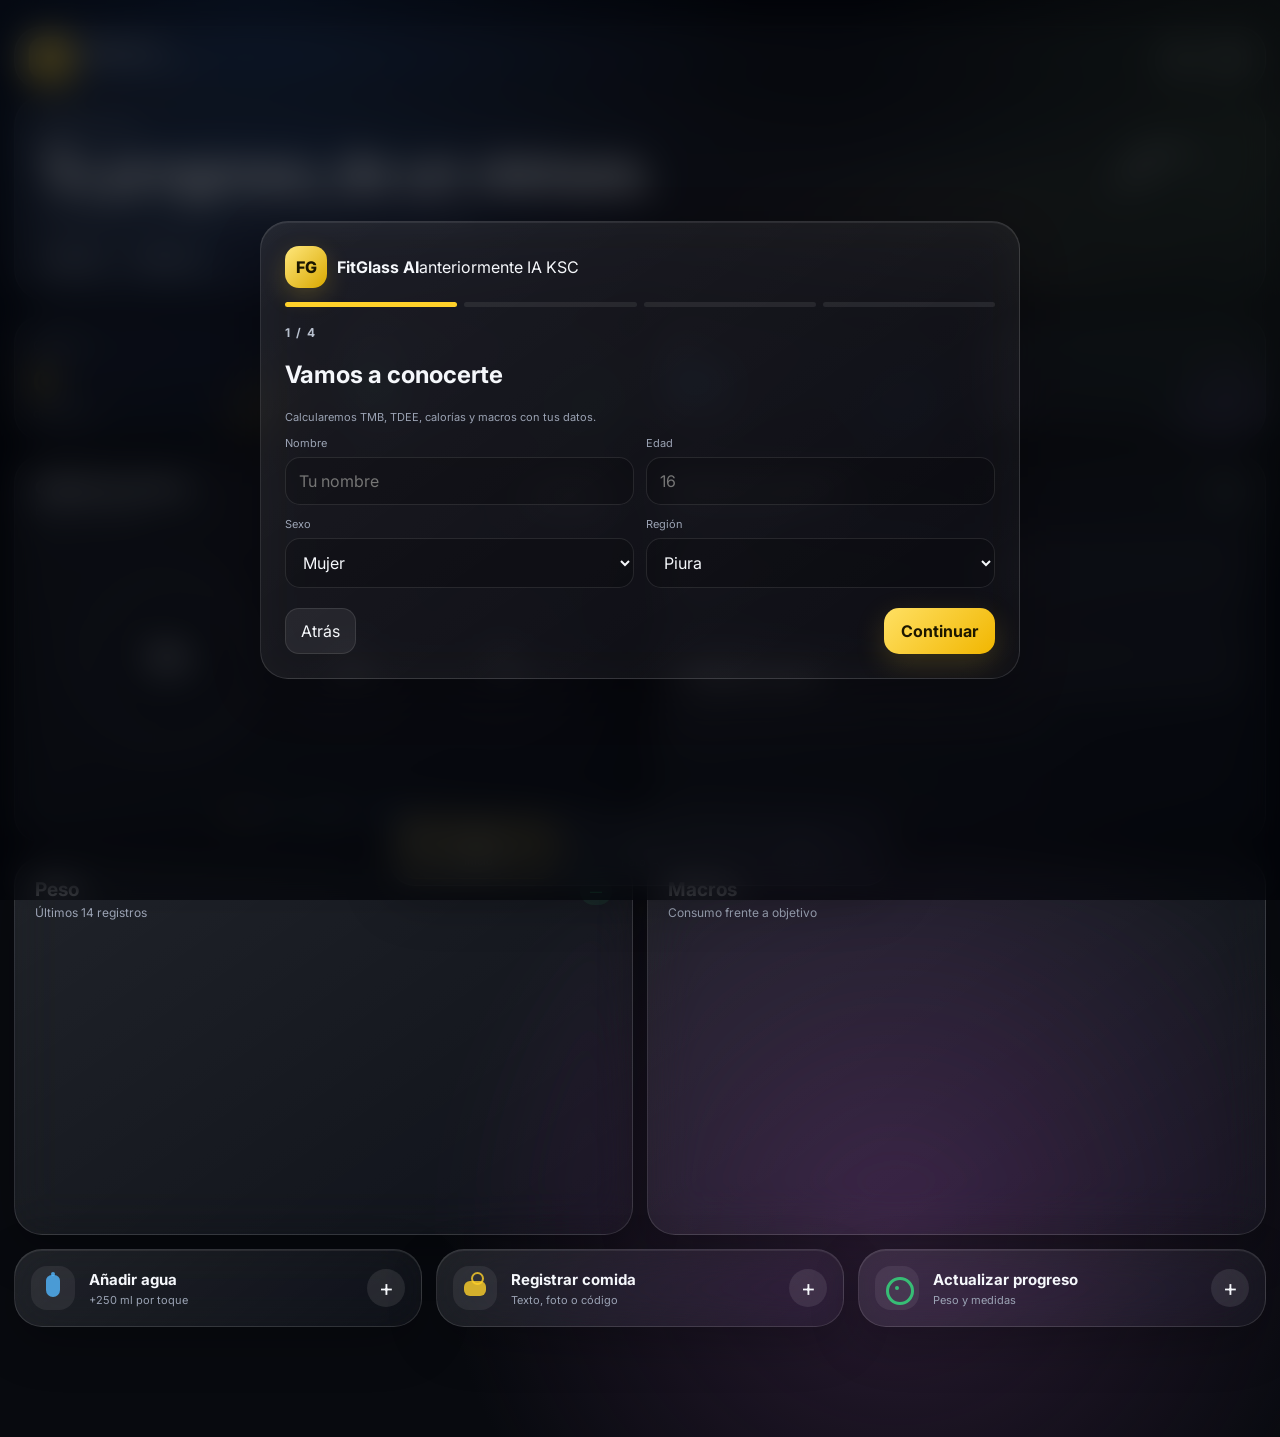
==== index.html @ 75a575fc "Add files via upload" ====
<!doctype html>
<html lang="es">
<head>
  <meta charset="utf-8">
  <meta name="viewport" content="width=device-width,initial-scale=1,viewport-fit=cover">
  <meta name="theme-color" content="#0b0d12">
  <meta name="description" content="FitGlass AI — anteriormente IA KSC. Aplicación web de nutrición inteligente para Eureka.">
  <link rel="manifest" href="manifest.json">
  <link rel="icon" href="data:image/svg+xml,%3Csvg xmlns='http://www.w3.org/2000/svg' viewBox='0 0 64 64'%3E%3Crect rx='18' width='64' height='64' fill='%2311141b'/%3E%3Ccircle cx='32' cy='32' r='20' fill='none' stroke='%23ffd12a' stroke-width='5' stroke-dasharray='82 44'/%3E%3Ccircle cx='32' cy='32' r='11' fill='%23fff' fill-opacity='.12'/%3E%3C/svg%3E">
  <title>FitGlass AI — anteriormente IA KSC</title>
  <link rel="preconnect" href="https://fonts.googleapis.com">
  <link rel="preconnect" href="https://fonts.gstatic.com" crossorigin>
  <link href="https://fonts.googleapis.com/css2?family=Inter:wght@400;500;600;700;800&display=swap" rel="stylesheet">
  <link rel="stylesheet" href="styles.css">
</head>
<body>
  <div class="ambient ambient-a"></div>
  <div class="ambient ambient-b"></div>
  <div class="ambient ambient-c"></div>
  <div class="noise"></div>

  <div id="onboarding" class="screen-overlay hidden">
    <div class="glass onboarding-card">
      <div class="brand-row"><div class="brand-mark">FG</div><div><strong>FitGlass AI</strong><span>anteriormente IA KSC</span></div></div>
      <div class="stepper" id="stepper"></div>
      <div id="onboardingContent"></div>
    </div>
  </div>

  <header class="topbar glass">
    <div class="brand-row">
      <div class="brand-mark glow">FG</div>
      <div class="brand-copy"><strong>FitGlass AI</strong><span>anteriormente IA KSC</span></div>
    </div>
    <div class="top-actions">
      <button class="icon-btn" id="profileBtn" title="Perfil" aria-label="Perfil"><span class="svg-icon person"></span></button>
      <button class="icon-btn" id="settingsBtn" title="Ajustes" aria-label="Ajustes"><span class="svg-icon gear"></span></button>
    </div>
  </header>

  <main class="app-shell">
    <section id="view-home" class="view active">
      <div class="hero glass-strong">
        <div class="hero-copy">
          <div class="eyebrow" id="greeting">Buenos días</div>
          <h1 id="heroTitle">Tu progreso, de un vistazo.</h1>
          <p id="heroSubtitle">Configura tu perfil para calcular tus objetivos nutricionales.</p>
          <div class="hero-meta"><span class="pill" id="regionPill">Región —</span><span class="pill" id="goalPill">Objetivo —</span></div>
        </div>
        <div class="profile-orb"><img id="profileImage" alt="Foto de perfil"><div class="orb-ring"></div></div>
      </div>

      <div class="grid-4 stats-grid">
        <article class="glass stat-card accent-yellow"><span>Calorías</span><strong id="caloriesValue">0</strong><small>de <b id="caloriesGoal">0</b> kcal</small></article>
        <article class="glass stat-card accent-green"><span>Proteína</span><strong id="proteinValue">0 g</strong><small>meta <b id="proteinGoal">0 g</b></small></article>
        <article class="glass stat-card accent-blue"><span>Agua</span><strong id="waterValue">0.0 L</strong><small>meta <b id="waterGoal">2.5 L</b></small></article>
        <article class="glass stat-card accent-purple"><span>Peso</span><strong id="weightValue">—</strong><small>meta <b id="targetWeightValue">—</b></small></article>
      </div>

      <div class="grid-2 main-grid">
        <article class="glass panel ring-panel">
          <div class="panel-head"><div><h2>Objetivos de hoy</h2><p>Balance nutricional</p></div><button class="tiny-btn" id="quickMealBtn">+ Añadir</button></div>
          <div class="rings-wrap">
            <div class="ring" data-ring="calories"><svg viewBox="0 0 200 200"><circle class="ring-track" cx="100" cy="100" r="78"></circle><circle class="ring-progress yellow" cx="100" cy="100" r="78"></circle></svg><div class="ring-center"><strong id="ringCalories">0%</strong><span>calorías</span></div></div>
            <div class="ring ring-small" data-ring="protein"><svg viewBox="0 0 200 200"><circle class="ring-track" cx="100" cy="100" r="78"></circle><circle class="ring-progress green" cx="100" cy="100" r="78"></circle></svg><div class="ring-center"><strong id="ringProtein">0%</strong><span>proteína</span></div></div>
            <div class="ring ring-small" data-ring="water"><svg viewBox="0 0 200 200"><circle class="ring-track" cx="100" cy="100" r="78"></circle><circle class="ring-progress blue" cx="100" cy="100" r="78"></circle></svg><div class="ring-center"><strong id="ringWater">0%</strong><span>agua</span></div></div>
          </div>
          <div class="legend-row"><span><i class="dot yellow"></i>Calorías</span><span><i class="dot green"></i>Proteína</span><span><i class="dot blue"></i>Agua</span></div>
        </article>

        <article class="glass panel">
          <div class="panel-head"><div><h2>Panorama regional</h2><p id="regionalTitle">Selecciona tu región</p></div><span class="region-badge" id="regionBadge">—</span></div>
          <div class="regional-grid">
            <div class="metric-tile"><span>Contexto</span><strong id="regionalContext">—</strong></div>
            <div class="metric-tile"><span>Foco</span><strong id="regionalFocus">—</strong></div>
            <div class="metric-tile wide"><span>Consejo del día</span><strong id="regionalTip">Configura tu perfil.</strong></div>
          </div>
          <div class="mini-note">Los indicadores regionales son educativos. No constituyen diagnóstico médico.</div>
        </article>
      </div>

      <div class="grid-2 main-grid">
        <article class="glass panel chart-panel"><div class="panel-head"><div><h2>Peso</h2><p>Últimos 14 registros</p></div><span id="weightDelta" class="delta">—</span></div><svg id="weightChart" class="chart" viewBox="0 0 700 250" preserveAspectRatio="none"></svg></article>
        <article class="glass panel chart-panel"><div class="panel-head"><div><h2>Macros</h2><p>Consumo frente a objetivo</p></div></div><div id="macroBars" class="macro-bars"></div></article>
      </div>

      <div class="grid-3 main-grid">
        <article class="glass panel action-card" data-action="water"><div class="action-icon water-icon"></div><div><h3>Añadir agua</h3><p>+250 ml por toque</p></div><button class="round-plus">+</button></article>
        <article class="glass panel action-card" data-action="meal"><div class="action-icon meal-icon"></div><div><h3>Registrar comida</h3><p>Texto, foto o código</p></div><button class="round-plus">+</button></article>
        <article class="glass panel action-card" data-action="progress"><div class="action-icon progress-icon"></div><div><h3>Actualizar progreso</h3><p>Peso y medidas</p></div><button class="round-plus">+</button></article>
      </div>
    </section>

    <section id="view-scan" class="view">
      <div class="glass-strong section-header"><div><div class="eyebrow">Cámara + visión</div><h1>Foto IA</h1><p>Analiza un plato y conviértelo en un registro nutricional.</p></div><span class="status-chip" id="cameraStatus">Cámara lista</span></div>
      <div class="scan-layout">
        <article class="glass camera-card">
          <video id="cameraPreview" autoplay playsinline muted></video>
          <div id="cameraPlaceholder" class="camera-placeholder"><div class="camera-mark"></div><h2>Activa la cámara</h2><p>El navegador solicitará permiso la primera vez.</p><button class="primary-btn" id="enableCameraBtn">Permitir cámara</button></div>
          <div class="camera-controls"><button class="icon-btn big" id="uploadPhotoBtn" title="Subir foto"><span class="svg-icon image"></span></button><button class="shutter" id="captureBtn" title="Tomar foto"></button><button class="icon-btn big" id="stopCameraBtn" title="Apagar cámara"><span class="svg-icon close"></span></button></div>
          <input type="file" id="photoInput" accept="image/*" capture="environment" hidden>
        </article>
        <article class="glass panel result-card">
          <div class="panel-head"><div><h2>Análisis</h2><p>IA nutricional</p></div><span class="ai-badge">AI</span></div>
          <div id="analysisResult" class="analysis-empty"><div class="sparkle"></div><h3>Aún no hay análisis</h3><p>Toma una foto de tu comida para iniciar.</p></div>
        </article>
      </div>
      <div class="glass panel privacy-note"><span class="shield"></span><div><strong>Permisos y privacidad</strong><p>La cámara solo se activa después de tu permiso. Las fotos pueden permanecer localmente en tu dispositivo, según el modo elegido.</p></div></div>
    </section>

    <section id="view-coach" class="view">
      <div class="glass-strong section-header"><div><div class="eyebrow">Asistente restringido</div><h1>Coach</h1><p>Solo responde sobre nutrición, alimentación y bienestar relacionado.</p></div><span class="status-chip green">Nutrición</span></div>
      <div class="coach-layout">
        <article class="glass panel chat-panel"><div id="chatMessages" class="chat-messages"></div><div class="chat-composer"><textarea id="chatInput" rows="1" placeholder="Pregunta sobre nutrición…"></textarea><button class="primary-btn" id="sendChatBtn">Enviar</button></div></article>
        <aside class="glass panel coach-side"><h2>Contexto de tu perfil</h2><div id="coachProfile"></div><div class="coach-rule"><span class="shield"></span><p>El Coach puede orientar. No diagnostica enfermedades ni sustituye a profesionales de salud.</p></div></aside>
      </div>
    </section>
  </main>

  <nav class="bottom-nav glass" aria-label="Navegación">
    <button class="nav-item active" data-view="home"><span class="svg-icon home"></span><span>Inicio</span></button>
    <button class="nav-item" data-view="scan"><span class="svg-icon image"></span><span>Foto IA</span></button>
    <button class="nav-item" data-view="coach"><span class="svg-icon spark"></span><span>Coach</span></button>
  </nav>

  <div id="toast" class="toast"></div>
  <div id="modalHost"></div>

  <script src="config.js"></script>
  <script src="app.js"></script>
</body>
</html>
---- styles.css ----
:root{
  --bg:#080a0f;--bg2:#11151d;--glass:rgba(22,26,35,.58);--glass2:rgba(16,20,28,.78);--border:rgba(255,255,255,.12);--text:#f5f7fb;--muted:#9ba3b4;--yellow:#ffd12a;--green:#35e07f;--blue:#53b8ff;--purple:#b58cff;--danger:#ff6b77;--shadow:0 20px 80px rgba(0,0,0,.32);--blur:24px;--ease:cubic-bezier(.2,.8,.2,1)
}
*{box-sizing:border-box}html,body{margin:0;min-height:100%;font-family:Inter,system-ui,sans-serif;background:radial-gradient(circle at 20% 0%,#152642 0,transparent 28%),radial-gradient(circle at 100% 10%,#283028 0,transparent 24%),radial-gradient(circle at 70% 85%,#2a1b32 0,transparent 30%),var(--bg);color:var(--text);overflow-x:hidden}body{padding:14px 14px 110px}
button,input,textarea,select{font:inherit}button{border:0;color:inherit;cursor:pointer}.hidden{display:none!important}
.ambient{position:fixed;z-index:-2;border-radius:999px;filter:blur(70px);opacity:.35;pointer-events:none;mix-blend-mode:screen}.ambient-a{width:38vw;height:38vw;left:-8vw;top:8vh;background:#204b9a;animation:floatA 18s ease-in-out infinite}.ambient-b{width:32vw;height:32vw;right:-7vw;top:26vh;background:#693a97;animation:floatB 22s ease-in-out infinite}.ambient-c{width:42vw;height:28vw;left:28vw;bottom:-14vw;background:#146b64;animation:floatC 20s ease-in-out infinite}.noise{position:fixed;inset:0;pointer-events:none;z-index:-1;opacity:.03;background-image:url("data:image/svg+xml,%3Csvg xmlns='http://www.w3.org/2000/svg' width='160' height='160' viewBox='0 0 160 160'%3E%3Cfilter id='n'%3E%3CfeTurbulence type='fractalNoise' baseFrequency='.9' numOctaves='3' stitchTiles='stitch'/%3E%3C/filter%3E%3Crect width='100%25' height='100%25' filter='url(%23n)' opacity='.35'/%3E%3C/svg%3E")}
@keyframes floatA{50%{transform:translate(10vw,4vh) scale(1.1)}}@keyframes floatB{50%{transform:translate(-8vw,-5vh) scale(.9)}}@keyframes floatC{50%{transform:translate(5vw,-6vh)}}
.glass,.glass-strong{background:linear-gradient(145deg,rgba(255,255,255,.10),rgba(255,255,255,.035));border:1px solid var(--border);backdrop-filter:blur(var(--blur)) saturate(160%);-webkit-backdrop-filter:blur(var(--blur)) saturate(160%);box-shadow:inset 0 1px 0 rgba(255,255,255,.08),0 16px 50px rgba(0,0,0,.24)}.glass{border-radius:28px}.glass-strong{border-radius:32px;background:linear-gradient(150deg,rgba(255,255,255,.13),rgba(255,255,255,.04))}
.topbar{max-width:1320px;margin:0 auto 16px;padding:10px 14px;display:flex;align-items:center;justify-content:space-between;position:sticky;top:12px;z-index:30}.brand-row{display:flex;align-items:center;gap:10px}.brand-mark{width:42px;height:42px;border-radius:14px;display:grid;place-items:center;background:linear-gradient(135deg,#ffe77c,#d9a800);color:#1b1600;font-weight:800;box-shadow:0 8px 24px rgba(255,210,43,.2)}.brand-mark.glow{box-shadow:0 0 0 1px rgba(255,255,255,.12),0 10px 30px rgba(255,210,43,.22)}.brand-copy{display:flex;flex-direction:column;line-height:1.05}.brand-copy span{font-size:11px;color:var(--muted);margin-top:4px}.brand-copy strong{font-size:15px}.top-actions{display:flex;gap:8px}.icon-btn{width:42px;height:42px;border-radius:14px;background:rgba(255,255,255,.07);border:1px solid rgba(255,255,255,.08);display:grid;place-items:center;transition:.25s var(--ease)}.icon-btn:hover{transform:translateY(-2px);background:rgba(255,255,255,.12)}
.app-shell{max-width:1320px;margin:auto}.view{display:none;animation:enter .45s var(--ease)}.view.active{display:block}@keyframes enter{from{opacity:0;transform:translateY(8px)}to{opacity:1;transform:none}}
.hero{padding:24px;display:flex;justify-content:space-between;align-items:center;gap:20px;min-height:190px;overflow:hidden;position:relative}.hero:after{content:"";position:absolute;inset:auto -10% -48% 35%;height:240px;background:radial-gradient(circle,#fff4a8 0,transparent 62%);opacity:.08;filter:blur(20px)}.hero-copy{max-width:800px}.eyebrow{font-size:12px;font-weight:700;letter-spacing:.13em;text-transform:uppercase;color:#b9c1cf}.hero h1,.section-header h1{font-size:clamp(30px,5vw,54px);line-height:1.02;margin:10px 0 8px;letter-spacing:-.035em}.hero p,.section-header p{color:var(--muted);margin:0;max-width:680px}.hero-meta{display:flex;gap:8px;margin-top:16px;flex-wrap:wrap}.pill,.status-chip,.region-badge,.ai-badge{padding:8px 12px;border-radius:999px;background:rgba(255,255,255,.08);border:1px solid rgba(255,255,255,.1);font-size:12px}.profile-orb{width:150px;height:150px;flex:none;position:relative;display:grid;place-items:center}.profile-orb img{width:110px;height:110px;border-radius:50%;object-fit:cover;border:1px solid rgba(255,255,255,.2);box-shadow:0 15px 45px rgba(0,0,0,.35)}.orb-ring{position:absolute;inset:6px;border-radius:50%;border:1px solid rgba(255,255,255,.18);box-shadow:inset 0 0 40px rgba(255,255,255,.05)}
.grid-4{display:grid;grid-template-columns:repeat(4,1fr);gap:14px;margin-top:14px}.grid-3{display:grid;grid-template-columns:repeat(3,1fr);gap:14px}.grid-2{display:grid;grid-template-columns:repeat(2,1fr);gap:14px}.main-grid{margin-top:14px}.stats-grid .stat-card{min-height:120px;padding:18px;position:relative;overflow:hidden}.stat-card:after{content:"";position:absolute;right:-30px;bottom:-45px;width:120px;height:120px;border-radius:50%;filter:blur(16px);opacity:.12;background:currentColor}.stat-card span{font-size:13px;color:var(--muted)}.stat-card strong{display:block;font-size:30px;margin:9px 0 3px;letter-spacing:-.03em}.stat-card small{color:var(--muted)}.accent-yellow{color:var(--yellow)}.accent-green{color:var(--green)}.accent-blue{color:var(--blue)}.accent-purple{color:var(--purple)}
.panel{padding:20px;min-height:100%}.panel-head{display:flex;justify-content:space-between;gap:16px;align-items:flex-start}.panel-head h2{margin:0;font-size:19px}.panel-head p{margin:4px 0 0;color:var(--muted);font-size:12px}.tiny-btn{padding:9px 12px;border-radius:12px;background:rgba(255,255,255,.07);border:1px solid rgba(255,255,255,.1)}
.rings-wrap{display:flex;justify-content:center;align-items:center;gap:4px;min-height:290px}.ring{width:210px;height:210px;position:relative}.ring-small{width:150px;height:150px}.ring svg{width:100%;height:100%;transform:rotate(-90deg)}.ring-track,.ring-progress{fill:none;stroke-width:11}.ring-track{stroke:rgba(255,255,255,.08)}.ring-progress{stroke-linecap:round;stroke-dasharray:490;stroke-dashoffset:490;transition:stroke-dashoffset .8s var(--ease)}.yellow{stroke:var(--yellow)}.green{stroke:var(--green)}.blue{stroke:var(--blue)}.ring-center{position:absolute;inset:0;display:grid;place-content:center;text-align:center}.ring-center strong{font-size:28px}.ring-small .ring-center strong{font-size:21px}.ring-center span{font-size:11px;color:var(--muted)}.legend-row{display:flex;justify-content:center;gap:20px;color:var(--muted);font-size:11px;flex-wrap:wrap}.dot{display:inline-block;width:7px;height:7px;border-radius:50%;margin-right:5px}.dot.yellow{background:var(--yellow)}.dot.green{background:var(--green)}.dot.blue{background:var(--blue)}
.regional-grid{display:grid;grid-template-columns:1fr 1fr;gap:10px;margin-top:18px}.metric-tile{padding:14px;border-radius:18px;background:rgba(255,255,255,.045);border:1px solid rgba(255,255,255,.06)}.metric-tile.wide{grid-column:1/-1}.metric-tile span{font-size:11px;color:var(--muted)}.metric-tile strong{display:block;margin-top:6px;font-size:15px;line-height:1.35}.mini-note{margin-top:14px;color:#7e8695;font-size:10px;line-height:1.5}
.chart{width:100%;height:280px;margin-top:10px}.delta{font-size:12px;color:var(--green);padding:6px 10px;background:rgba(53,224,127,.08);border-radius:999px}.macro-bars{display:flex;flex-direction:column;gap:18px;margin-top:28px}.macro-row{display:grid;grid-template-columns:86px 1fr 55px;gap:10px;align-items:center;font-size:12px}.macro-row label{color:var(--muted)}.bar{height:12px;border-radius:999px;background:rgba(255,255,255,.06);overflow:hidden}.bar i{display:block;height:100%;border-radius:inherit;transform-origin:left;transition:transform .7s var(--ease);transform:scaleX(0)}.bar.yellow i{background:var(--yellow)}.bar.green i{background:var(--green)}.bar.blue i{background:var(--blue)}.macro-row b{text-align:right}
.action-card{display:flex;align-items:center;gap:14px;padding:16px}.action-card h3{margin:0 0 4px;font-size:15px}.action-card p{margin:0;font-size:11px;color:var(--muted)}.action-icon{width:44px;height:44px;border-radius:16px;background:rgba(255,255,255,.07);position:relative;flex:none}.action-icon:before,.action-icon:after{content:"";position:absolute;background:currentColor;border-radius:8px;opacity:.8}.water-icon{color:var(--blue)}.water-icon:before{width:14px;height:22px;left:15px;top:9px;border-radius:12px 12px 15px 15px}.water-icon:after{width:4px;height:4px;left:20px;top:6px}.meal-icon{color:var(--yellow)}.meal-icon:before{width:22px;height:15px;left:11px;top:15px;border-radius:6px}.meal-icon:after{width:9px;height:9px;left:18px;top:6px;border:2px solid currentColor;background:transparent;border-radius:50%}.progress-icon{color:var(--green)}.progress-icon:before{width:22px;height:22px;left:11px;top:11px;border:3px solid currentColor;background:transparent;border-radius:50%}.progress-icon:after{width:4px;height:4px;left:20px;top:20px}.round-plus{margin-left:auto;width:38px;height:38px;border-radius:50%;background:rgba(255,255,255,.09);font-size:23px}
.section-header{padding:24px;margin-bottom:14px;display:flex;align-items:center;justify-content:space-between}.status-chip.green{color:var(--green);border-color:rgba(53,224,127,.2);background:rgba(53,224,127,.08)}
.scan-layout,.coach-layout{display:grid;grid-template-columns:1.2fr .8fr;gap:14px}.camera-card{min-height:640px;padding:0;overflow:hidden;position:relative}.camera-card video{width:100%;height:100%;min-height:640px;object-fit:cover;background:#050608}.camera-placeholder{position:absolute;inset:0;display:grid;place-content:center;text-align:center;padding:26px;background:linear-gradient(180deg,rgba(2,4,7,.22),rgba(2,4,7,.65))}.camera-placeholder h2{margin:14px 0 6px}.camera-placeholder p{margin:0 0 20px;color:var(--muted);font-size:13px}.camera-mark{width:70px;height:70px;border-radius:22px;margin:auto;border:2px solid rgba(255,255,255,.4);position:relative}.camera-mark:after{content:"";position:absolute;inset:16px;border-radius:14px;border:2px solid rgba(255,255,255,.4)}.camera-controls{position:absolute;bottom:18px;left:0;right:0;display:flex;justify-content:center;align-items:center;gap:22px}.shutter{width:72px;height:72px;border-radius:50%;background:#fff;border:6px solid rgba(255,255,255,.25);box-shadow:0 12px 40px rgba(0,0,0,.3)}.icon-btn.big{width:54px;height:54px;border-radius:18px}.result-card{min-height:640px}.analysis-empty{height:560px;display:grid;place-content:center;text-align:center;color:var(--muted);padding:24px}.analysis-empty h3{color:var(--text);margin:14px 0 8px}.sparkle{width:58px;height:58px;margin:auto;border-radius:18px;background:radial-gradient(circle at 30% 30%,#fff 0 4%,transparent 5%),radial-gradient(circle at 70% 70%,#ffd95c 0 5%,transparent 6%),linear-gradient(135deg,rgba(255,209,42,.3),rgba(181,140,255,.3));box-shadow:0 0 40px rgba(255,209,42,.16)}
.analysis-result{display:flex;flex-direction:column;gap:12px}.food-line{display:flex;justify-content:space-between;gap:10px;padding:12px;border-radius:16px;background:rgba(255,255,255,.04);border:1px solid rgba(255,255,255,.06)}.food-line small{color:var(--muted)}.analysis-total{margin-top:4px;padding:16px;border-radius:18px;background:linear-gradient(135deg,rgba(255,209,42,.12),rgba(181,140,255,.08));border:1px solid rgba(255,255,255,.08)}.analysis-total strong{font-size:30px}.privacy-note,.coach-rule{margin-top:14px;padding:16px;display:flex;gap:12px;align-items:flex-start}.shield{width:28px;height:28px;border-radius:10px;display:inline-block;background:rgba(83,184,255,.12);border:1px solid rgba(83,184,255,.2);position:relative;flex:none}.shield:before{content:"";position:absolute;inset:7px 8px;border-radius:4px 4px 9px 9px;border:1px solid var(--blue)}.privacy-note p,.coach-rule p{margin:5px 0 0;color:var(--muted);font-size:12px;line-height:1.5}
.chat-panel{display:flex;flex-direction:column;min-height:640px}.chat-messages{flex:1;overflow:auto;padding:8px 2px 20px;display:flex;flex-direction:column;gap:12px}.bubble{max-width:82%;padding:13px 15px;border-radius:20px;line-height:1.45;font-size:13px}.bubble.ai{align-self:flex-start;background:rgba(255,255,255,.06);border:1px solid rgba(255,255,255,.08);border-bottom-left-radius:8px}.bubble.user{align-self:flex-end;background:linear-gradient(135deg,#ffe269,#d9a900);color:#1a1600;border-bottom-right-radius:8px}.chat-composer{display:flex;gap:8px;align-items:flex-end;margin-top:10px}.chat-composer textarea{flex:1;resize:none;min-height:46px;max-height:140px;padding:13px;border-radius:16px;color:var(--text);background:rgba(0,0,0,.18);border:1px solid rgba(255,255,255,.1);outline:none}.primary-btn{padding:13px 17px;border-radius:15px;background:linear-gradient(135deg,#ffe063,#f1b600);color:#1c1700;font-weight:700;box-shadow:0 10px 30px rgba(255,209,42,.18)}.primary-btn:hover{filter:brightness(1.06);transform:translateY(-1px)}.coach-side{height:max-content}.coach-side h2{margin-top:0}.coach-profile-grid{display:grid;grid-template-columns:1fr 1fr;gap:8px}.cp{padding:11px;border-radius:15px;background:rgba(255,255,255,.04)}.cp small{display:block;color:var(--muted);margin-bottom:3px}.cp strong{font-size:13px}
.bottom-nav{position:fixed;z-index:50;left:50%;bottom:14px;transform:translateX(-50%);width:min(500px,calc(100vw - 28px));display:grid;grid-template-columns:repeat(3,1fr);padding:6px;border-radius:25px}.nav-item{background:transparent;border-radius:19px;padding:10px 7px;display:grid;gap:5px;place-items:center;color:#7f8797;font-size:11px}.nav-item.active{background:linear-gradient(180deg,rgba(255,209,42,.2),rgba(255,209,42,.08));color:var(--text);border:1px solid rgba(255,209,42,.15)}
.screen-overlay{position:fixed;inset:0;z-index:100;display:grid;place-items:center;padding:16px;background:rgba(1,3,7,.64);backdrop-filter:blur(18px)}.onboarding-card{width:min(760px,100%);padding:24px;max-height:92vh;overflow:auto}.onboarding-card .brand-row{margin-bottom:14px}.stepper{display:flex;gap:7px;margin-bottom:18px}.stepper i{flex:1;height:5px;border-radius:999px;background:rgba(255,255,255,.08)}.stepper i.on{background:var(--yellow)}.ob-grid{display:grid;grid-template-columns:1fr 1fr;gap:12px}.field{display:flex;flex-direction:column;gap:7px}.field.full{grid-column:1/-1}.field label{font-size:11px;color:var(--muted)}.field input,.field select{width:100%;padding:13px;border-radius:15px;background:rgba(0,0,0,.18);border:1px solid rgba(255,255,255,.1);color:var(--text);outline:none}.ob-actions{display:flex;justify-content:space-between;gap:10px;margin-top:20px}.secondary-btn{padding:12px 15px;border-radius:14px;background:rgba(255,255,255,.07);border:1px solid rgba(255,255,255,.1)}.profile-picker{display:flex;gap:14px;align-items:center;padding:12px;border:1px dashed rgba(255,255,255,.14);border-radius:18px}.profile-picker img{width:70px;height:70px;object-fit:cover;border-radius:18px;background:#111}.helper{font-size:11px;color:var(--muted);line-height:1.5;margin-top:8px}
.toast{position:fixed;z-index:200;left:50%;bottom:92px;transform:translate(-50%,15px);padding:11px 15px;border-radius:14px;background:rgba(18,22,30,.92);border:1px solid rgba(255,255,255,.13);box-shadow:0 20px 60px rgba(0,0,0,.35);opacity:0;pointer-events:none;transition:.25s var(--ease);font-size:12px}.toast.show{opacity:1;transform:translate(-50%,0)}
.modal{position:fixed;inset:0;z-index:180;display:grid;place-items:center;padding:16px;background:rgba(0,0,0,.55);backdrop-filter:blur(18px)}.modal-card{width:min(620px,100%);padding:22px}.modal-head{display:flex;justify-content:space-between;align-items:center}.modal-head h2{margin:0}.form-stack{display:grid;gap:12px;margin-top:14px}
.svg-icon{width:20px;height:20px;display:block;position:relative;color:currentColor}.svg-icon:before,.svg-icon:after{content:"";position:absolute;border:1.7px solid currentColor;box-sizing:border-box}.svg-icon.home:before{left:2px;right:2px;bottom:2px;height:12px;border-top:0;border-radius:3px}.svg-icon.home:after{width:14px;height:14px;left:3px;top:0;transform:rotate(45deg);border-bottom:0;border-right:0;border-radius:3px}.svg-icon.person:before{width:7px;height:7px;left:7px;top:1px;border-radius:50%}.svg-icon.person:after{width:15px;height:8px;left:2px;bottom:1px;border-radius:10px 10px 5px 5px}.svg-icon.gear:before{inset:2px;border-radius:50%}.svg-icon.gear:after{width:6px;height:6px;left:7px;top:7px;border-radius:50%;box-shadow:0 -7px 0 -2px currentColor,0 7px 0 -2px currentColor,7px 0 0 -2px currentColor,-7px 0 0 -2px currentColor}.svg-icon.image:before{inset:2px;border-radius:5px}.svg-icon.image:after{width:6px;height:6px;left:10px;bottom:6px;border-radius:50%;box-shadow:-5px -2px 0 -1px currentColor}.svg-icon.close:before,.svg-icon.close:after{width:18px;height:2px;left:1px;top:9px;border:0;background:currentColor;border-radius:999px}.svg-icon.close:before{transform:rotate(45deg)}.svg-icon.close:after{transform:rotate(-45deg)}.svg-icon.spark:before{width:8px;height:8px;left:6px;top:6px;transform:rotate(45deg);border-radius:2px}.svg-icon.spark:after{width:3px;height:3px;left:14px;top:2px;background:currentColor;border:0;border-radius:50%;box-shadow:-11px 15px 0 0 currentColor}
@media(max-width:900px){body{padding:10px 10px 100px}.grid-4{grid-template-columns:1fr 1fr}.grid-2,.scan-layout,.coach-layout{grid-template-columns:1fr}.grid-3{grid-template-columns:1fr}.rings-wrap{min-height:240px}.ring{width:175px;height:175px}.ring-small{width:118px;height:118px}.camera-card,.result-card,.chat-panel{min-height:520px}.camera-card video{min-height:520px}.analysis-empty{height:440px}.ob-grid{grid-template-columns:1fr}.hero{min-height:170px}.profile-orb{width:108px;height:108px}.profile-orb img{width:84px;height:84px}}
@media(max-width:620px){.topbar{top:7px}.brand-mark{width:38px;height:38px}.brand-copy strong{font-size:13px}.hero{padding:18px;align-items:flex-start}.hero h1{font-size:32px}.profile-orb{display:none}.stats-grid .stat-card{min-height:105px;padding:14px}.stat-card strong{font-size:24px}.rings-wrap{gap:0;justify-content:space-between}.ring{width:155px;height:155px}.ring-small{width:105px;height:105px}.ring-center strong{font-size:22px}.ring-small .ring-center strong{font-size:17px}.section-header{padding:18px;flex-direction:column;align-items:flex-start}.camera-card video{min-height:420px}.camera-card{min-height:420px}.result-card{min-height:440px}.chat-panel{min-height:520px}.onboarding-card{padding:17px}.ob-actions{position:sticky;bottom:-1px;padding-top:10px;background:linear-gradient(180deg,transparent,var(--glass2) 25%)}}
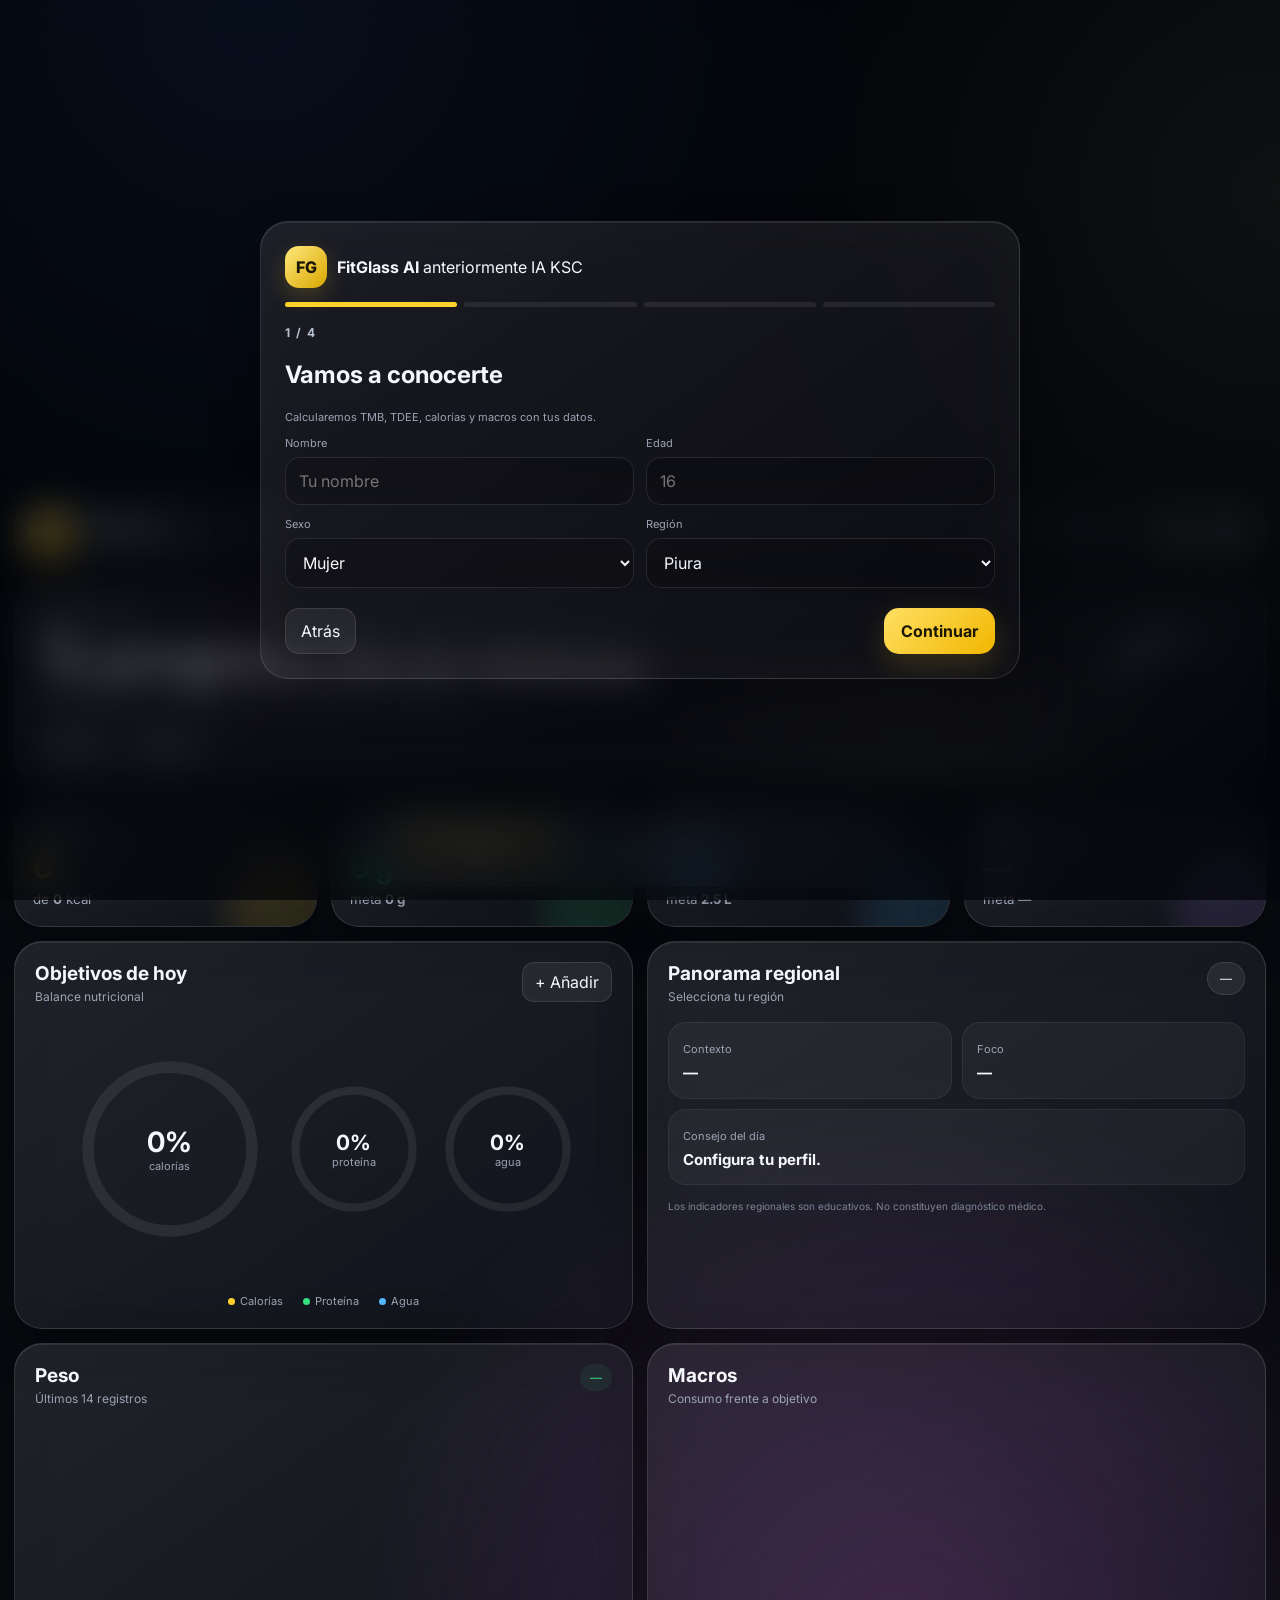
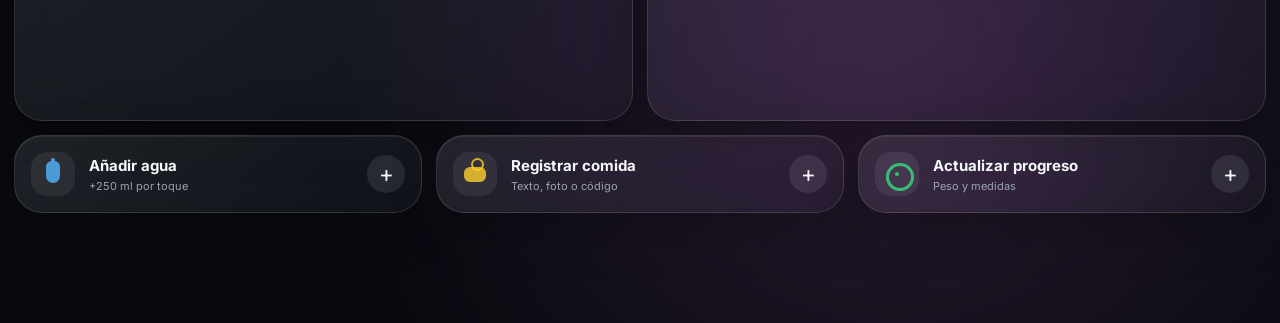
==== commit 520bdf31: "Add files via upload" ====
--- a/index.html
+++ b/index.html
@@ -12,29 +12,52 @@
   <link rel="preconnect" href="https://fonts.gstatic.com" crossorigin>
   <link href="https://fonts.googleapis.com/css2?family=Inter:wght@400;500;600;700;800&display=swap" rel="stylesheet">
   <link rel="stylesheet" href="styles.css">
+<script src="firebase-sync.js" defer></script>
+<script src="enhancements.js" defer></script>
 </head>
 <body>
-  <div class="ambient ambient-a"></div>
-  <div class="ambient ambient-b"></div>
-  <div class="ambient ambient-c"></div>
-  <div class="noise"></div>
+  <div class="ambient ambient-a">
+</div>
+  <div class="ambient ambient-b">
+</div>
+  <div class="ambient ambient-c">
+</div>
+  <div class="noise">
+</div>
 
   <div id="onboarding" class="screen-overlay hidden">
     <div class="glass onboarding-card">
-      <div class="brand-row"><div class="brand-mark">FG</div><div><strong>FitGlass AI</strong><span>anteriormente IA KSC</span></div></div>
-      <div class="stepper" id="stepper"></div>
-      <div id="onboardingContent"></div>
+      <div class="brand-row">
+<div class="brand-mark">FG</div>
+<div>
+<strong>FitGlass AI</strong>
+<span>anteriormente IA KSC</span>
+</div>
+</div>
+      <div class="stepper" id="stepper">
+</div>
+      <div id="onboardingContent">
+</div>
     </div>
   </div>
 
   <header class="topbar glass">
     <div class="brand-row">
       <div class="brand-mark glow">FG</div>
-      <div class="brand-copy"><strong>FitGlass AI</strong><span>anteriormente IA KSC</span></div>
+      <div class="brand-copy">
+<strong>FitGlass AI</strong>
+<span>anteriormente IA KSC</span>
+</div>
     </div>
     <div class="top-actions">
-      <button class="icon-btn" id="profileBtn" title="Perfil" aria-label="Perfil"><span class="svg-icon person"></span></button>
-      <button class="icon-btn" id="settingsBtn" title="Ajustes" aria-label="Ajustes"><span class="svg-icon gear"></span></button>
+      <button class="icon-btn" id="profileBtn" title="Perfil" aria-label="Perfil">
+<span class="svg-icon person">
+</span>
+</button>
+      <button class="icon-btn" id="settingsBtn" title="Ajustes" aria-label="Ajustes">
+<span class="svg-icon gear">
+</span>
+</button>
     </div>
   </header>
 
@@ -45,88 +68,310 @@
           <div class="eyebrow" id="greeting">Buenos días</div>
           <h1 id="heroTitle">Tu progreso, de un vistazo.</h1>
           <p id="heroSubtitle">Configura tu perfil para calcular tus objetivos nutricionales.</p>
-          <div class="hero-meta"><span class="pill" id="regionPill">Región —</span><span class="pill" id="goalPill">Objetivo —</span></div>
+          <div class="hero-meta">
+<span class="pill" id="regionPill">Región —</span>
+<span class="pill" id="goalPill">Objetivo —</span>
+</div>
         </div>
-        <div class="profile-orb"><img id="profileImage" alt="Foto de perfil"><div class="orb-ring"></div></div>
+        <div class="profile-orb">
+<img id="profileImage" alt="Foto de perfil">
+<div class="orb-ring">
+</div>
+</div>
       </div>
 
       <div class="grid-4 stats-grid">
-        <article class="glass stat-card accent-yellow"><span>Calorías</span><strong id="caloriesValue">0</strong><small>de <b id="caloriesGoal">0</b> kcal</small></article>
-        <article class="glass stat-card accent-green"><span>Proteína</span><strong id="proteinValue">0 g</strong><small>meta <b id="proteinGoal">0 g</b></small></article>
-        <article class="glass stat-card accent-blue"><span>Agua</span><strong id="waterValue">0.0 L</strong><small>meta <b id="waterGoal">2.5 L</b></small></article>
-        <article class="glass stat-card accent-purple"><span>Peso</span><strong id="weightValue">—</strong><small>meta <b id="targetWeightValue">—</b></small></article>
+        <article class="glass stat-card accent-yellow">
+<span>Calorías</span>
+<strong id="caloriesValue">0</strong>
+<small>de <b id="caloriesGoal">0</b> kcal</small>
+</article>
+        <article class="glass stat-card accent-green">
+<span>Proteína</span>
+<strong id="proteinValue">0 g</strong>
+<small>meta <b id="proteinGoal">0 g</b>
+</small>
+</article>
+        <article class="glass stat-card accent-blue">
+<span>Agua</span>
+<strong id="waterValue">0.0 L</strong>
+<small>meta <b id="waterGoal">2.5 L</b>
+</small>
+</article>
+        <article class="glass stat-card accent-purple">
+<span>Peso</span>
+<strong id="weightValue">—</strong>
+<small>meta <b id="targetWeightValue">—</b>
+</small>
+</article>
       </div>
 
       <div class="grid-2 main-grid">
         <article class="glass panel ring-panel">
-          <div class="panel-head"><div><h2>Objetivos de hoy</h2><p>Balance nutricional</p></div><button class="tiny-btn" id="quickMealBtn">+ Añadir</button></div>
+          <div class="panel-head">
+<div>
+<h2>Objetivos de hoy</h2>
+<p>Balance nutricional</p>
+</div>
+<button class="tiny-btn" id="quickMealBtn">+ Añadir</button>
+</div>
           <div class="rings-wrap">
-            <div class="ring" data-ring="calories"><svg viewBox="0 0 200 200"><circle class="ring-track" cx="100" cy="100" r="78"></circle><circle class="ring-progress yellow" cx="100" cy="100" r="78"></circle></svg><div class="ring-center"><strong id="ringCalories">0%</strong><span>calorías</span></div></div>
-            <div class="ring ring-small" data-ring="protein"><svg viewBox="0 0 200 200"><circle class="ring-track" cx="100" cy="100" r="78"></circle><circle class="ring-progress green" cx="100" cy="100" r="78"></circle></svg><div class="ring-center"><strong id="ringProtein">0%</strong><span>proteína</span></div></div>
-            <div class="ring ring-small" data-ring="water"><svg viewBox="0 0 200 200"><circle class="ring-track" cx="100" cy="100" r="78"></circle><circle class="ring-progress blue" cx="100" cy="100" r="78"></circle></svg><div class="ring-center"><strong id="ringWater">0%</strong><span>agua</span></div></div>
+            <div class="ring" data-ring="calories">
+<svg viewBox="0 0 200 200">
+<circle class="ring-track" cx="100" cy="100" r="78">
+</circle>
+<circle class="ring-progress yellow" cx="100" cy="100" r="78">
+</circle>
+</svg>
+<div class="ring-center">
+<strong id="ringCalories">0%</strong>
+<span>calorías</span>
+</div>
+</div>
+            <div class="ring ring-small" data-ring="protein">
+<svg viewBox="0 0 200 200">
+<circle class="ring-track" cx="100" cy="100" r="78">
+</circle>
+<circle class="ring-progress green" cx="100" cy="100" r="78">
+</circle>
+</svg>
+<div class="ring-center">
+<strong id="ringProtein">0%</strong>
+<span>proteína</span>
+</div>
+</div>
+            <div class="ring ring-small" data-ring="water">
+<svg viewBox="0 0 200 200">
+<circle class="ring-track" cx="100" cy="100" r="78">
+</circle>
+<circle class="ring-progress blue" cx="100" cy="100" r="78">
+</circle>
+</svg>
+<div class="ring-center">
+<strong id="ringWater">0%</strong>
+<span>agua</span>
+</div>
+</div>
           </div>
-          <div class="legend-row"><span><i class="dot yellow"></i>Calorías</span><span><i class="dot green"></i>Proteína</span><span><i class="dot blue"></i>Agua</span></div>
+          <div class="legend-row">
+<span>
+<i class="dot yellow">
+</i>Calorías</span>
+<span>
+<i class="dot green">
+</i>Proteína</span>
+<span>
+<i class="dot blue">
+</i>Agua</span>
+</div>
         </article>
 
         <article class="glass panel">
-          <div class="panel-head"><div><h2>Panorama regional</h2><p id="regionalTitle">Selecciona tu región</p></div><span class="region-badge" id="regionBadge">—</span></div>
+          <div class="panel-head">
+<div>
+<h2>Panorama regional</h2>
+<p id="regionalTitle">Selecciona tu región</p>
+</div>
+<span class="region-badge" id="regionBadge">—</span>
+</div>
           <div class="regional-grid">
-            <div class="metric-tile"><span>Contexto</span><strong id="regionalContext">—</strong></div>
-            <div class="metric-tile"><span>Foco</span><strong id="regionalFocus">—</strong></div>
-            <div class="metric-tile wide"><span>Consejo del día</span><strong id="regionalTip">Configura tu perfil.</strong></div>
+            <div class="metric-tile">
+<span>Contexto</span>
+<strong id="regionalContext">—</strong>
+</div>
+            <div class="metric-tile">
+<span>Foco</span>
+<strong id="regionalFocus">—</strong>
+</div>
+            <div class="metric-tile wide">
+<span>Consejo del día</span>
+<strong id="regionalTip">Configura tu perfil.</strong>
+</div>
           </div>
           <div class="mini-note">Los indicadores regionales son educativos. No constituyen diagnóstico médico.</div>
         </article>
       </div>
 
       <div class="grid-2 main-grid">
-        <article class="glass panel chart-panel"><div class="panel-head"><div><h2>Peso</h2><p>Últimos 14 registros</p></div><span id="weightDelta" class="delta">—</span></div><svg id="weightChart" class="chart" viewBox="0 0 700 250" preserveAspectRatio="none"></svg></article>
-        <article class="glass panel chart-panel"><div class="panel-head"><div><h2>Macros</h2><p>Consumo frente a objetivo</p></div></div><div id="macroBars" class="macro-bars"></div></article>
+        <article class="glass panel chart-panel">
+<div class="panel-head">
+<div>
+<h2>Peso</h2>
+<p>Últimos 14 registros</p>
+</div>
+<span id="weightDelta" class="delta">—</span>
+</div>
+<svg id="weightChart" class="chart" viewBox="0 0 700 250" preserveAspectRatio="none">
+</svg>
+</article>
+        <article class="glass panel chart-panel">
+<div class="panel-head">
+<div>
+<h2>Macros</h2>
+<p>Consumo frente a objetivo</p>
+</div>
+</div>
+<div id="macroBars" class="macro-bars">
+</div>
+</article>
       </div>
 
       <div class="grid-3 main-grid">
-        <article class="glass panel action-card" data-action="water"><div class="action-icon water-icon"></div><div><h3>Añadir agua</h3><p>+250 ml por toque</p></div><button class="round-plus">+</button></article>
-        <article class="glass panel action-card" data-action="meal"><div class="action-icon meal-icon"></div><div><h3>Registrar comida</h3><p>Texto, foto o código</p></div><button class="round-plus">+</button></article>
-        <article class="glass panel action-card" data-action="progress"><div class="action-icon progress-icon"></div><div><h3>Actualizar progreso</h3><p>Peso y medidas</p></div><button class="round-plus">+</button></article>
+        <article class="glass panel action-card" data-action="water">
+<div class="action-icon water-icon">
+</div>
+<div>
+<h3>Añadir agua</h3>
+<p>+250 ml por toque</p>
+</div>
+<button class="round-plus">+</button>
+</article>
+        <article class="glass panel action-card" data-action="meal">
+<div class="action-icon meal-icon">
+</div>
+<div>
+<h3>Registrar comida</h3>
+<p>Texto, foto o código</p>
+</div>
+<button class="round-plus">+</button>
+</article>
+        <article class="glass panel action-card" data-action="progress">
+<div class="action-icon progress-icon">
+</div>
+<div>
+<h3>Actualizar progreso</h3>
+<p>Peso y medidas</p>
+</div>
+<button class="round-plus">+</button>
+</article>
       </div>
     </section>
 
     <section id="view-scan" class="view">
-      <div class="glass-strong section-header"><div><div class="eyebrow">Cámara + visión</div><h1>Foto IA</h1><p>Analiza un plato y conviértelo en un registro nutricional.</p></div><span class="status-chip" id="cameraStatus">Cámara lista</span></div>
+      <div class="glass-strong section-header">
+<div>
+<div class="eyebrow">Cámara + visión</div>
+<h1>Foto IA</h1>
+<p>Analiza un plato y conviértelo en un registro nutricional.</p>
+</div>
+<span class="status-chip" id="cameraStatus">Cámara lista</span>
+</div>
       <div class="scan-layout">
         <article class="glass camera-card">
-          <video id="cameraPreview" autoplay playsinline muted></video>
-          <div id="cameraPlaceholder" class="camera-placeholder"><div class="camera-mark"></div><h2>Activa la cámara</h2><p>El navegador solicitará permiso la primera vez.</p><button class="primary-btn" id="enableCameraBtn">Permitir cámara</button></div>
-          <div class="camera-controls"><button class="icon-btn big" id="uploadPhotoBtn" title="Subir foto"><span class="svg-icon image"></span></button><button class="shutter" id="captureBtn" title="Tomar foto"></button><button class="icon-btn big" id="stopCameraBtn" title="Apagar cámara"><span class="svg-icon close"></span></button></div>
+          <video id="cameraPreview" autoplay playsinline muted>
+</video>
+          <div id="cameraPlaceholder" class="camera-placeholder">
+<div class="camera-mark">
+</div>
+<h2>Activa la cámara</h2>
+<p>El navegador solicitará permiso la primera vez.</p>
+<button class="primary-btn" id="enableCameraBtn">Permitir cámara</button>
+</div>
+          <div class="camera-controls">
+<button class="icon-btn big" id="uploadPhotoBtn" title="Subir foto">
+<span class="svg-icon image">
+</span>
+</button>
+<button class="shutter" id="captureBtn" title="Tomar foto">
+</button>
+<button class="icon-btn big" id="stopCameraBtn" title="Apagar cámara">
+<span class="svg-icon close">
+</span>
+</button>
+</div>
           <input type="file" id="photoInput" accept="image/*" capture="environment" hidden>
         </article>
         <article class="glass panel result-card">
-          <div class="panel-head"><div><h2>Análisis</h2><p>IA nutricional</p></div><span class="ai-badge">AI</span></div>
-          <div id="analysisResult" class="analysis-empty"><div class="sparkle"></div><h3>Aún no hay análisis</h3><p>Toma una foto de tu comida para iniciar.</p></div>
+          <div class="panel-head">
+<div>
+<h2>Análisis</h2>
+<p>IA nutricional</p>
+</div>
+<span class="ai-badge">AI</span>
+</div>
+          <div id="analysisResult" class="analysis-empty">
+<div class="sparkle">
+</div>
+<h3>Aún no hay análisis</h3>
+<p>Toma una foto de tu comida para iniciar.</p>
+</div>
         </article>
       </div>
-      <div class="glass panel privacy-note"><span class="shield"></span><div><strong>Permisos y privacidad</strong><p>La cámara solo se activa después de tu permiso. Las fotos pueden permanecer localmente en tu dispositivo, según el modo elegido.</p></div></div>
+      <div class="glass panel privacy-note">
+<span class="shield">
+</span>
+<div>
+<strong>Permisos y privacidad</strong>
+<p>La cámara solo se activa después de tu permiso. Las fotos pueden permanecer localmente en tu dispositivo, según el modo elegido.</p>
+</div>
+</div>
     </section>
 
     <section id="view-coach" class="view">
-      <div class="glass-strong section-header"><div><div class="eyebrow">Asistente restringido</div><h1>Coach</h1><p>Solo responde sobre nutrición, alimentación y bienestar relacionado.</p></div><span class="status-chip green">Nutrición</span></div>
+      <div class="glass-strong section-header">
+<div>
+<div class="eyebrow">Asistente restringido</div>
+<h1>Coach</h1>
+<p>Solo responde sobre nutrición, alimentación y bienestar relacionado.</p>
+</div>
+<span class="status-chip green">Nutrición</span>
+</div>
       <div class="coach-layout">
-        <article class="glass panel chat-panel"><div id="chatMessages" class="chat-messages"></div><div class="chat-composer"><textarea id="chatInput" rows="1" placeholder="Pregunta sobre nutrición…"></textarea><button class="primary-btn" id="sendChatBtn">Enviar</button></div></article>
-        <aside class="glass panel coach-side"><h2>Contexto de tu perfil</h2><div id="coachProfile"></div><div class="coach-rule"><span class="shield"></span><p>El Coach puede orientar. No diagnostica enfermedades ni sustituye a profesionales de salud.</p></div></aside>
+        <article class="glass panel chat-panel">
+<div id="chatMessages" class="chat-messages">
+</div>
+<div class="chat-composer">
+<textarea id="chatInput" rows="1" placeholder="Pregunta sobre nutrición…">
+</textarea>
+<button class="primary-btn" id="sendChatBtn">Enviar</button>
+</div>
+</article>
+        <aside class="glass panel coach-side">
+<h2>Contexto de tu perfil</h2>
+<div id="coachProfile">
+</div>
+<div class="coach-rule">
+<span class="shield">
+</span>
+<p>El Coach puede orientar. No diagnostica enfermedades ni sustituye a profesionales de salud.</p>
+</div>
+</aside>
       </div>
     </section>
   </main>
 
   <nav class="bottom-nav glass" aria-label="Navegación">
-    <button class="nav-item active" data-view="home"><span class="svg-icon home"></span><span>Inicio</span></button>
-    <button class="nav-item" data-view="scan"><span class="svg-icon image"></span><span>Foto IA</span></button>
-    <button class="nav-item" data-view="coach"><span class="svg-icon spark"></span><span>Coach</span></button>
+    <button class="nav-item active" data-view="home">
+<span class="svg-icon home">
+</span>
+<span>Inicio</span>
+</button>
+    <button class="nav-item" data-view="scan">
+<span class="svg-icon image">
+</span>
+<span>Foto IA</span>
+</button>
+    <button class="nav-item" data-view="coach">
+<span class="svg-icon spark">
+</span>
+<span>Coach</span>
+</button>
   </nav>
 
-  <div id="toast" class="toast"></div>
-  <div id="modalHost"></div>
+  <div id="toast" class="toast">
+</div>
+  <div id="modalHost">
+</div>
 
   <script src="config.js"></script>
+  <script src="regional-data.js"></script>
+  <script src="nutrition-engine.js"></script>
+  <script src="api-clients.js"></script>
+  <script src="food-catalog.js"></script>
+  <script src="health-screen.js"></script>
+  <script src="svg-icons.js"></script>
+  <script src="demo-dataset.js"></script>
+  <script src="ui-effects.js"></script>
   <script src="app.js"></script>
 </body>
 </html>
--- a/styles.css
+++ b/styles.css
@@ -26,3 +26,23 @@
 .svg-icon{width:20px;height:20px;display:block;position:relative;color:currentColor}.svg-icon:before,.svg-icon:after{content:"";position:absolute;border:1.7px solid currentColor;box-sizing:border-box}.svg-icon.home:before{left:2px;right:2px;bottom:2px;height:12px;border-top:0;border-radius:3px}.svg-icon.home:after{width:14px;height:14px;left:3px;top:0;transform:rotate(45deg);border-bottom:0;border-right:0;border-radius:3px}.svg-icon.person:before{width:7px;height:7px;left:7px;top:1px;border-radius:50%}.svg-icon.person:after{width:15px;height:8px;left:2px;bottom:1px;border-radius:10px 10px 5px 5px}.svg-icon.gear:before{inset:2px;border-radius:50%}.svg-icon.gear:after{width:6px;height:6px;left:7px;top:7px;border-radius:50%;box-shadow:0 -7px 0 -2px currentColor,0 7px 0 -2px currentColor,7px 0 0 -2px currentColor,-7px 0 0 -2px currentColor}.svg-icon.image:before{inset:2px;border-radius:5px}.svg-icon.image:after{width:6px;height:6px;left:10px;bottom:6px;border-radius:50%;box-shadow:-5px -2px 0 -1px currentColor}.svg-icon.close:before,.svg-icon.close:after{width:18px;height:2px;left:1px;top:9px;border:0;background:currentColor;border-radius:999px}.svg-icon.close:before{transform:rotate(45deg)}.svg-icon.close:after{transform:rotate(-45deg)}.svg-icon.spark:before{width:8px;height:8px;left:6px;top:6px;transform:rotate(45deg);border-radius:2px}.svg-icon.spark:after{width:3px;height:3px;left:14px;top:2px;background:currentColor;border:0;border-radius:50%;box-shadow:-11px 15px 0 0 currentColor}
 @media(max-width:900px){body{padding:10px 10px 100px}.grid-4{grid-template-columns:1fr 1fr}.grid-2,.scan-layout,.coach-layout{grid-template-columns:1fr}.grid-3{grid-template-columns:1fr}.rings-wrap{min-height:240px}.ring{width:175px;height:175px}.ring-small{width:118px;height:118px}.camera-card,.result-card,.chat-panel{min-height:520px}.camera-card video{min-height:520px}.analysis-empty{height:440px}.ob-grid{grid-template-columns:1fr}.hero{min-height:170px}.profile-orb{width:108px;height:108px}.profile-orb img{width:84px;height:84px}}
 @media(max-width:620px){.topbar{top:7px}.brand-mark{width:38px;height:38px}.brand-copy strong{font-size:13px}.hero{padding:18px;align-items:flex-start}.hero h1{font-size:32px}.profile-orb{display:none}.stats-grid .stat-card{min-height:105px;padding:14px}.stat-card strong{font-size:24px}.rings-wrap{gap:0;justify-content:space-between}.ring{width:155px;height:155px}.ring-small{width:105px;height:105px}.ring-center strong{font-size:22px}.ring-small .ring-center strong{font-size:17px}.section-header{padding:18px;flex-direction:column;align-items:flex-start}.camera-card video{min-height:420px}.camera-card{min-height:420px}.result-card{min-height:440px}.chat-panel{min-height:520px}.onboarding-card{padding:17px}.ob-actions{position:sticky;bottom:-1px;padding-top:10px;background:linear-gradient(180deg,transparent,var(--glass2) 25%)}}
+\n/* Enhancement layer */\n:root{--mx:50%;--my:50%;--ambient-shift:0px;--px:0px;--py:0px}\n.glass-card,.glass-panel{position:relative;isolation:isolate}\n.glass-card::before,.glass-panel::before{content:"";position:absolute;inset:0;border-radius:inherit;background:radial-gradient(480px circle at var(--mx) var(--my),rgba(255,255,255,.075),transparent 55%);pointer-events:none;z-index:-1;opacity:.85}\n.glass-card:hover,.glass-panel:hover{box-shadow:0 34px 100px rgba(0,0,0,.42),inset 0 1px 0 rgba(255,255,255,.055)}\n.fg-ripple{position:absolute;width:4px;height:4px;border-radius:50%;pointer-events:none;background:rgba(255,255,255,.42);transform:translate(-50%,-50%) scale(1);animation:fgRipple .65s ease-out forwards;mix-blend-mode:screen}\n@keyframes fgRipple{to{width:180px;height:180px;opacity:0;transform:translate(-50%,-50%) scale(1)}}\n.reveal-on-scroll{opacity:0;transform:translateY(14px);transition:.55s var(--ease)}\n.reveal-on-scroll.revealed{opacity:1;transform:none}\n.reduced-motion *{animation-play-state:paused!important}\n
+/* ============================================================
+   FitGlass AI — Enhanced visual layer
+   ============================================================ */
+:root{--fg-cyan:#75e6ff;--fg-violet:#9789ff;--fg-pink:#d98bff;--fg-mint:#77efc5}
+.fg-plus-background{position:relative!important;overflow:hidden}.fg-plus-background::before{content:"";position:absolute;inset:-8%;background-image:var(--fg-image),radial-gradient(circle at 30% 20%,rgba(117,230,255,.20),transparent 34%),radial-gradient(circle at 80% 30%,rgba(151,137,255,.19),transparent 33%);background-size:cover;filter:blur(34px) saturate(150%);opacity:.18;transform:scale(1.12);pointer-events:none}.fg-plus-background::after{content:"";position:absolute;inset:0;background:linear-gradient(125deg,rgba(3,9,15,.92),rgba(3,9,15,.62) 52%,rgba(8,8,18,.84));pointer-events:none}.fg-plus-background>*{position:relative;z-index:1}
+.plus-nav-item{margin-top:2px}.plus-nav-mark{width:19px;height:19px;display:grid;place-items:center;border-radius:7px;background:rgba(117,230,255,.07);color:#9feaff;font:700 9px "Space Grotesk";flex:none}.plus-nav-item.active .plus-nav-mark{background:linear-gradient(135deg,rgba(117,230,255,.25),rgba(151,137,255,.2));color:#fff}
+#fg-plus-toast{position:fixed;right:18px;top:84px;z-index:9999;padding:12px 15px;border:1px solid rgba(255,255,255,.15);border-radius:14px;background:rgba(10,17,26,.86);backdrop-filter:blur(20px);box-shadow:0 18px 55px rgba(0,0,0,.3);font-size:10px;opacity:0;transform:translateY(-8px);transition:.25s ease;pointer-events:none}#fg-plus-toast.show{opacity:1;transform:none}
+.fg-plus-view{display:none}.fg-plus-view.active{display:block}
+.plus-hero{padding:25px;min-height:285px;display:grid;grid-template-columns:1fr 250px;align-items:center;position:relative;overflow:hidden;background:radial-gradient(circle at 73% 30%,rgba(117,230,255,.09),transparent 30%),linear-gradient(135deg,rgba(255,255,255,.055),rgba(255,255,255,.012)),var(--glass)}.plus-hero h2{margin-top:9px}.plus-hero p{max-width:600px;font-size:11px;margin-top:9px}.plus-chip-row{display:flex;flex-wrap:wrap;gap:6px;margin-top:14px}.plus-chip-row span{padding:7px 9px;border-radius:999px;border:1px solid var(--line);background:rgba(255,255,255,.03);font-size:8px;color:#b4c2d0}.plus-orbit{width:200px;height:200px;justify-self:center;position:relative;display:grid;place-items:center}.plus-orbit::before,.plus-orbit::after{content:"";position:absolute;border-radius:50%;border:1px solid rgba(117,230,255,.18)}.plus-orbit::before{inset:13px}.plus-orbit::after{inset:31px;border-color:rgba(151,137,255,.2)}.plus-orbit i{position:absolute;inset:4px;border:1px dashed rgba(255,255,255,.07);border-radius:50%;animation:spin 18s linear infinite}.plus-orbit i:last-child{inset:23px;animation-duration:12s;animation-direction:reverse}.plus-orbit-core{width:74px;height:74px;border-radius:25px;display:grid;place-items:center;background:linear-gradient(135deg,#8ceeff,#8d80ff);color:#07111b;font:700 18px "Space Grotesk";box-shadow:0 20px 55px rgba(117,192,255,.2)}
+.plus-stat-grid{display:grid;grid-template-columns:repeat(4,1fr);gap:10px;margin-top:11px}.plus-stat{padding:16px}.plus-stat span,.plus-stat small{display:block;color:var(--muted);font-size:8px}.plus-stat strong{display:block;font:700 27px "Space Grotesk";margin:7px 0 4px}.plus-grid-2{display:grid;grid-template-columns:1.15fr .85fr;gap:10px;margin-top:11px}.plus-grid-2>article{padding:19px}.plus-reco{margin-top:13px}.reco-line{height:1px;background:var(--line);margin:10px 0}.plus-reco strong,.plus-reco span{display:block}.plus-reco strong{font-size:10px}.plus-reco span{font-size:9px;color:var(--muted);margin-top:3px}.plus-permission-actions{display:grid;grid-template-columns:1fr 1fr;gap:7px;margin:13px 0 9px}.plus-callout{margin-top:11px;padding:16px;display:flex;gap:12px;align-items:center}.plus-callout-icon{width:48px;height:48px;border-radius:15px;display:grid;place-items:center;background:linear-gradient(135deg,rgba(117,230,255,.09),rgba(151,137,255,.08));color:#9eeaff;font:700 10px "Space Grotesk";flex:none}.plus-callout div:nth-child(2){flex:1}.plus-callout strong,.plus-callout p{display:block}.plus-callout strong{font-size:11px}.plus-callout p{font-size:9px;margin-top:3px}
+.official-grid{display:grid;grid-template-columns:repeat(3,1fr);gap:9px}.official-item{padding:15px;border:1px solid var(--line);border-radius:16px;background:rgba(255,255,255,.025)}.official-item span,.official-item strong,.official-item a{display:block}.official-item span{font:700 8px "Space Grotesk";color:#8ea0b5}.official-item strong{font-size:11px;margin-top:6px}.official-item a{color:#9feaff;font-size:8px;text-decoration:none;margin-top:9px}.public-data-grid{display:grid;grid-template-columns:repeat(3,1fr);gap:9px;margin-top:11px}.public-data{padding:17px}.public-data span,.public-data small{display:block;color:var(--muted);font-size:8px}.public-data strong{display:block;font:700 30px "Space Grotesk";margin:8px 0 5px}.scientific-note{padding:18px;margin-top:11px}.scientific-note h3{margin-top:6px}.scientific-note p{font-size:9px;margin-top:6px}
+.plus-barcode-layout{display:grid;grid-template-columns:.85fr 1.15fr;gap:11px}.barcode-box{padding:19px}.barcode-animation{height:190px;border-radius:18px;margin-bottom:15px;background:linear-gradient(145deg,#0d2631,#151827);border:1px solid var(--line);display:flex;align-items:center;justify-content:center;gap:3px;overflow:hidden}.barcode-animation span{width:3px;height:90px;background:linear-gradient(#8eefff,#8d83ff);opacity:.75}.barcode-animation span:nth-child(2),.barcode-animation span:nth-child(5){height:120px}.barcode-actions{display:grid;grid-template-columns:1fr 1fr;gap:7px;margin-top:10px}.barcode-box>small{display:block;color:var(--muted);font-size:8px;margin-top:9px}.product-head-plus{display:flex;align-items:center;gap:10px}.product-head-plus img,.product-placeholder{width:65px;height:65px;border-radius:14px;object-fit:cover;background:linear-gradient(135deg,#163441,#282c4d);display:grid;place-items:center;color:#a5ebff;font:700 16px "Space Grotesk";flex:none}.product-head-plus strong,.product-head-plus small{display:block}.product-head-plus strong{font-size:11px}.product-head-plus small{font-size:8px;color:var(--muted);margin-top:3px}.nutrition-table-plus{width:100%;border-collapse:collapse;margin-top:13px;font-size:8px}.nutrition-table-plus td{padding:7px 5px;border-bottom:1px solid var(--line)}.nutrition-table-plus td:last-child{text-align:right;font:700 9px "Space Grotesk"}.local-products{padding:19px;margin-top:11px}.local-product-grid-plus{display:grid;grid-template-columns:repeat(3,1fr);gap:8px}.local-product-plus{padding:11px;border:1px solid var(--line);border-radius:13px;background:rgba(255,255,255,.025)}.local-product-plus strong,.local-product-plus small{display:block}.local-product-plus strong{font-size:9px}.local-product-plus small{font-size:8px;color:var(--muted);margin-top:3px}.empty-plus{text-align:center;padding:28px;color:var(--muted);font-size:9px}
+.timer-layout{display:grid;grid-template-columns:1fr .7fr;gap:11px}.premium-timer{padding:21px}.timer-ring{width:270px;height:270px;position:relative;margin:0 auto 14px}.timer-ring svg{width:100%;height:100%;transform:rotate(-90deg)}.timer-ring .timer-track,.timer-ring .timer-value{fill:none;stroke-width:13}.timer-ring .timer-track{stroke:rgba(255,255,255,.05)}.timer-ring .timer-value{stroke:url(#plus-timer-grad);stroke-linecap:round;stroke-dasharray:596.9;stroke-dashoffset:0}.timer-ring>div{position:absolute;inset:0;display:grid;place-content:center;text-align:center}.timer-ring strong{font:700 40px "Space Grotesk"}.timer-ring small{font-size:9px;color:var(--muted);margin-top:4px}.timer-presets-plus{display:grid;grid-template-columns:repeat(4,1fr);gap:6px}.timer-presets-plus button{min-height:35px;border:1px solid var(--line);border-radius:10px;color:var(--muted);font-size:8px}.timer-presets-plus button.active{color:white;background:rgba(255,255,255,.07)}.timer-buttons-plus{display:grid;grid-template-columns:1.2fr 1fr 1fr;gap:6px;margin-top:8px}.timer-ideas{padding:19px}.idea-card{padding:12px;border:1px solid var(--line);border-radius:13px;background:rgba(255,255,255,.025);margin-top:8px}.idea-card strong,.idea-card small{display:block}.idea-card strong{font-size:10px}.idea-card small{font-size:8px;color:var(--muted);margin-top:3px}
+.streak-hero-grid{display:grid;grid-template-columns:1fr 1fr;gap:10px}.streak-big{padding:20px;min-height:160px}.streak-big>span,.streak-big>small{display:block;color:var(--muted);font-size:8px}.streak-big strong{display:block;font:700 48px "Space Grotesk";margin:10px 0 4px}.streak-big.perfect strong{background:linear-gradient(90deg,var(--fg-mint),var(--fg-cyan));-webkit-background-clip:text;background-clip:text;color:transparent}.full-calendar-card{padding:20px;margin-top:11px}.calendar-nav{display:flex;gap:4px}.calendar-nav button{min-height:30px;min-width:31px;border:1px solid var(--line);border-radius:9px;color:var(--muted);font-size:9px}.week-head,.full-calendar-grid{display:grid;grid-template-columns:repeat(7,1fr);gap:5px}.week-head{margin-top:15px}.week-head span{text-align:center;color:var(--muted-2);font-size:8px}.full-calendar-grid{margin-top:5px}.calendar-blank{aspect-ratio:1}.calendar-cell-plus{aspect-ratio:1;border:1px solid var(--line);border-radius:9px;display:grid;place-items:center;font-size:8px;color:var(--muted);background:rgba(255,255,255,.02)}.calendar-cell-plus.done{background:rgba(117,230,255,.14);color:#ddfbff}.calendar-cell-plus.perfect{background:linear-gradient(135deg,rgba(117,239,197,.18),rgba(151,137,255,.16));border-color:rgba(117,239,197,.25);color:#edfff7}.calendar-cell-plus.today{box-shadow:inset 0 0 0 1px rgba(255,255,255,.34)}
+.presentation-board{min-height:600px;padding:55px;display:grid;place-content:center;text-align:center;position:relative;overflow:hidden;background:radial-gradient(circle at 50% 20%,rgba(117,230,255,.09),transparent 29%),linear-gradient(145deg,rgba(255,255,255,.065),rgba(255,255,255,.015)),var(--glass)}.presentation-brand{width:78px;height:78px;border-radius:25px;display:grid;place-items:center;margin:0 auto 18px;background:linear-gradient(135deg,#8cefff,#8e82ff);color:#07111b;font:700 17px "Space Grotesk";box-shadow:0 18px 60px rgba(117,189,255,.22)}.presentation-board h2{font-size:50px;margin-top:10px}.presentation-board>p{max-width:700px;margin:12px auto;font-size:12px}.presentation-rings{display:flex;justify-content:center;gap:35px;margin-top:35px}.presentation-rings div{width:145px;height:145px;border:1px solid var(--line);border-radius:50%;display:grid;place-content:center;background:radial-gradient(circle,rgba(117,230,255,.07),transparent 62%);box-shadow:inset 0 0 35px rgba(117,230,255,.04)}.presentation-rings strong{display:block;font:700 31px "Space Grotesk"}.presentation-rings small{font-size:9px;color:var(--muted)}.presentation-bottom{display:flex;justify-content:center;gap:12px;flex-wrap:wrap;margin-top:30px}.presentation-bottom span{padding:7px 9px;border-radius:999px;border:1px solid var(--line);font-size:8px;color:#b1bfcd}.presentation-mode .topbar,.presentation-mode .sidebar,.presentation-mode .bottom-nav{display:none!important}.presentation-mode .main-content{width:100%;margin:0;padding:30px}.presentation-mode .page-heading{display:none}.presentation-mode .presentation-board{min-height:calc(100vh - 60px);border-radius:30px}
+.coach-plus-banner{padding:9px 10px;margin-bottom:9px;border:1px solid rgba(117,230,255,.12);border-radius:12px;background:rgba(117,230,255,.035);display:flex;gap:6px;align-items:baseline;flex-wrap:wrap}.coach-plus-banner b{font-size:8px;color:#9feaff}.coach-plus-banner span{font-size:8px;color:var(--muted)}
+@media(max-width:1180px){.plus-stat-grid{grid-template-columns:repeat(2,1fr)}.plus-grid-2,.plus-barcode-layout,.timer-layout{grid-template-columns:1fr}.official-grid,.public-data-grid{grid-template-columns:1fr 1fr}.local-product-grid-plus{grid-template-columns:1fr 1fr}.presentation-rings{gap:15px}.presentation-rings div{width:120px;height:120px}}
+@media(max-width:820px){.plus-hero{grid-template-columns:1fr}.plus-orbit{margin-top:20px}.plus-stat-grid{grid-template-columns:1fr 1fr}.official-grid,.public-data-grid,.streak-hero-grid{grid-template-columns:1fr}.timer-buttons-plus{grid-template-columns:1fr 1fr}.presentation-board{padding:35px 18px}.presentation-board h2{font-size:34px}.presentation-rings{display:grid;grid-template-columns:1fr 1fr}.presentation-rings div{width:130px;height:130px;margin:auto}}
+@media(max-width:560px){.plus-stat-grid{grid-template-columns:1fr 1fr}.plus-permission-actions{grid-template-columns:1fr}.barcode-actions{grid-template-columns:1fr}.local-product-grid-plus{grid-template-columns:1fr}.timer-ring{width:235px;height:235px}.timer-presets-plus{grid-template-columns:1fr 1fr}.timer-buttons-plus{grid-template-columns:1fr}.presentation-rings{grid-template-columns:1fr}.presentation-rings div{width:145px;height:145px}}
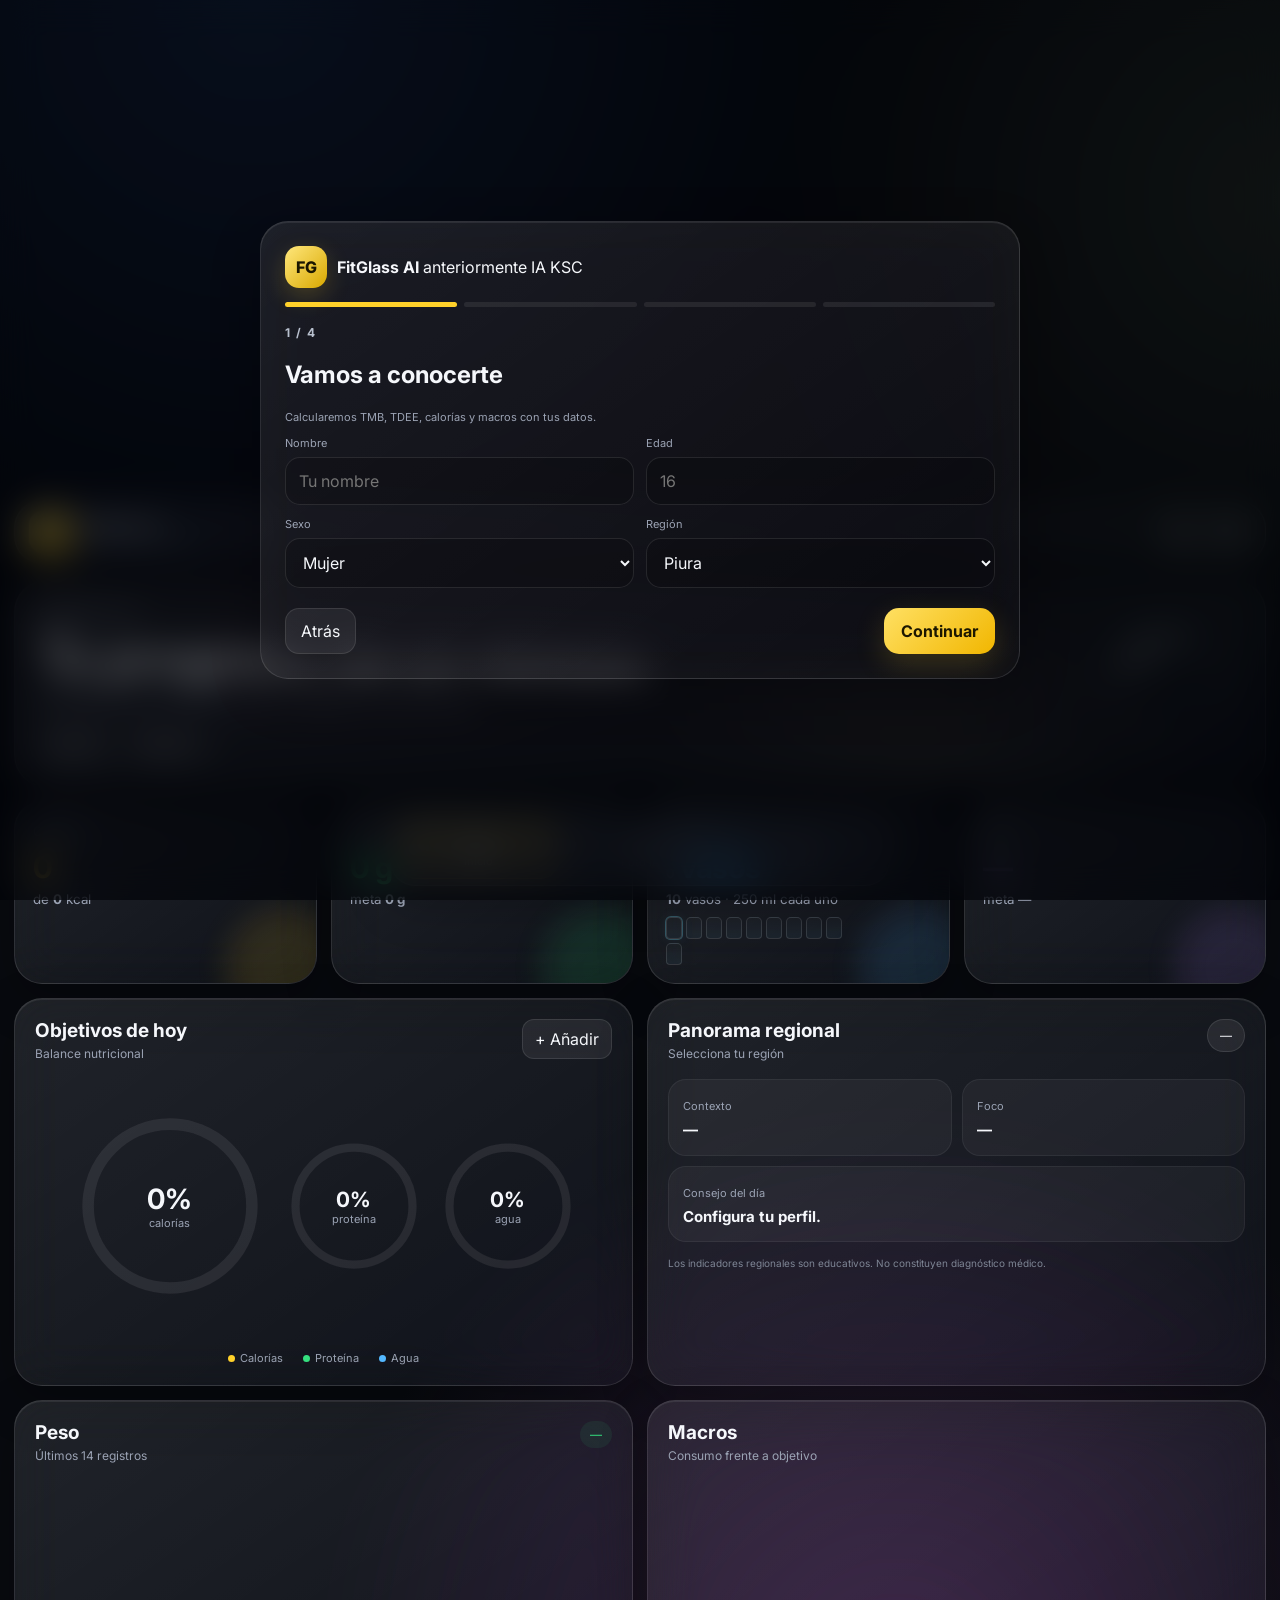
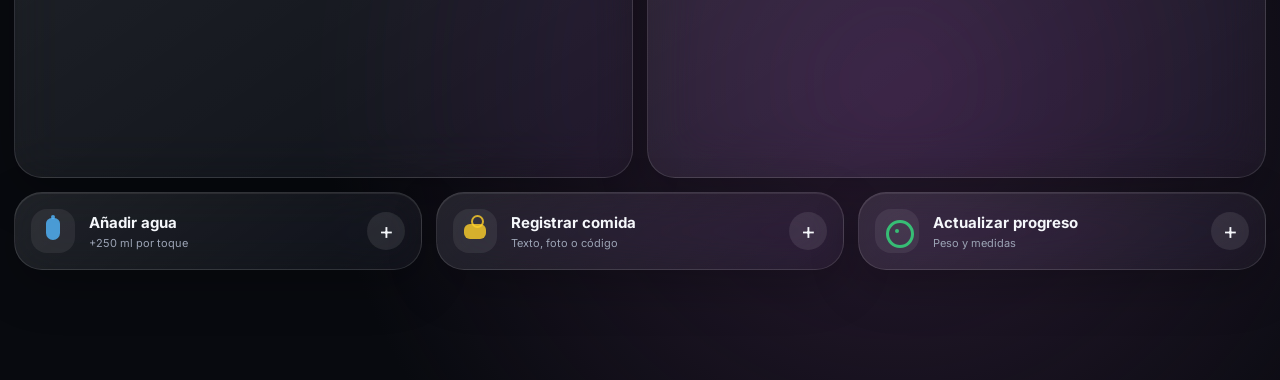
==== commit d044a2a0: "Add files via upload" ====
--- a/index.html
+++ b/index.html
@@ -92,11 +92,11 @@
 <small>meta <b id="proteinGoal">0 g</b>
 </small>
 </article>
-        <article class="glass stat-card accent-blue">
+        <article class="glass stat-card accent-blue water-stat-plus">
 <span>Agua</span>
-<strong id="waterValue">0.0 L</strong>
-<small>meta <b id="waterGoal">2.5 L</b>
-</small>
+<strong><span id="waterValue">0</span> vasos</strong>
+<small><b id="waterGoal">0</b> vasos · 250 ml cada uno</small>
+<div id="waterGlassesHome" class="water-glasses-home" aria-label="Vasos de agua"></div>
 </article>
         <article class="glass stat-card accent-purple">
 <span>Peso</span>
--- a/styles.css
+++ b/styles.css
@@ -46,3 +46,11 @@
 @media(max-width:1180px){.plus-stat-grid{grid-template-columns:repeat(2,1fr)}.plus-grid-2,.plus-barcode-layout,.timer-layout{grid-template-columns:1fr}.official-grid,.public-data-grid{grid-template-columns:1fr 1fr}.local-product-grid-plus{grid-template-columns:1fr 1fr}.presentation-rings{gap:15px}.presentation-rings div{width:120px;height:120px}}
 @media(max-width:820px){.plus-hero{grid-template-columns:1fr}.plus-orbit{margin-top:20px}.plus-stat-grid{grid-template-columns:1fr 1fr}.official-grid,.public-data-grid,.streak-hero-grid{grid-template-columns:1fr}.timer-buttons-plus{grid-template-columns:1fr 1fr}.presentation-board{padding:35px 18px}.presentation-board h2{font-size:34px}.presentation-rings{display:grid;grid-template-columns:1fr 1fr}.presentation-rings div{width:130px;height:130px;margin:auto}}
 @media(max-width:560px){.plus-stat-grid{grid-template-columns:1fr 1fr}.plus-permission-actions{grid-template-columns:1fr}.barcode-actions{grid-template-columns:1fr}.local-product-grid-plus{grid-template-columns:1fr}.timer-ring{width:235px;height:235px}.timer-presets-plus{grid-template-columns:1fr 1fr}.timer-buttons-plus{grid-template-columns:1fr}.presentation-rings{grid-template-columns:1fr}.presentation-rings div{width:145px;height:145px}}
+
+/* Water by glasses */
+.water-stat-plus{position:relative;overflow:hidden}
+.water-glasses-home{display:flex;flex-wrap:wrap;gap:4px;margin-top:9px;max-width:190px}
+.water-glass-home{width:16px;height:22px;border-radius:5px 5px 4px 4px;border:1px solid rgba(255,255,255,.12);background:linear-gradient(to top,rgba(117,230,255,.06),rgba(255,255,255,.02));position:relative;overflow:hidden;cursor:pointer}
+.water-glass-home:after{content:"";position:absolute;left:2px;right:2px;bottom:2px;height:0;border-radius:3px;background:linear-gradient(180deg,#75e6ff,#6aaeff);transition:height .25s ease}
+.water-glass-home.full:after{height:78%}
+.water-glass-home.current{box-shadow:0 0 0 1px rgba(117,230,255,.28),0 0 13px rgba(117,230,255,.08)}
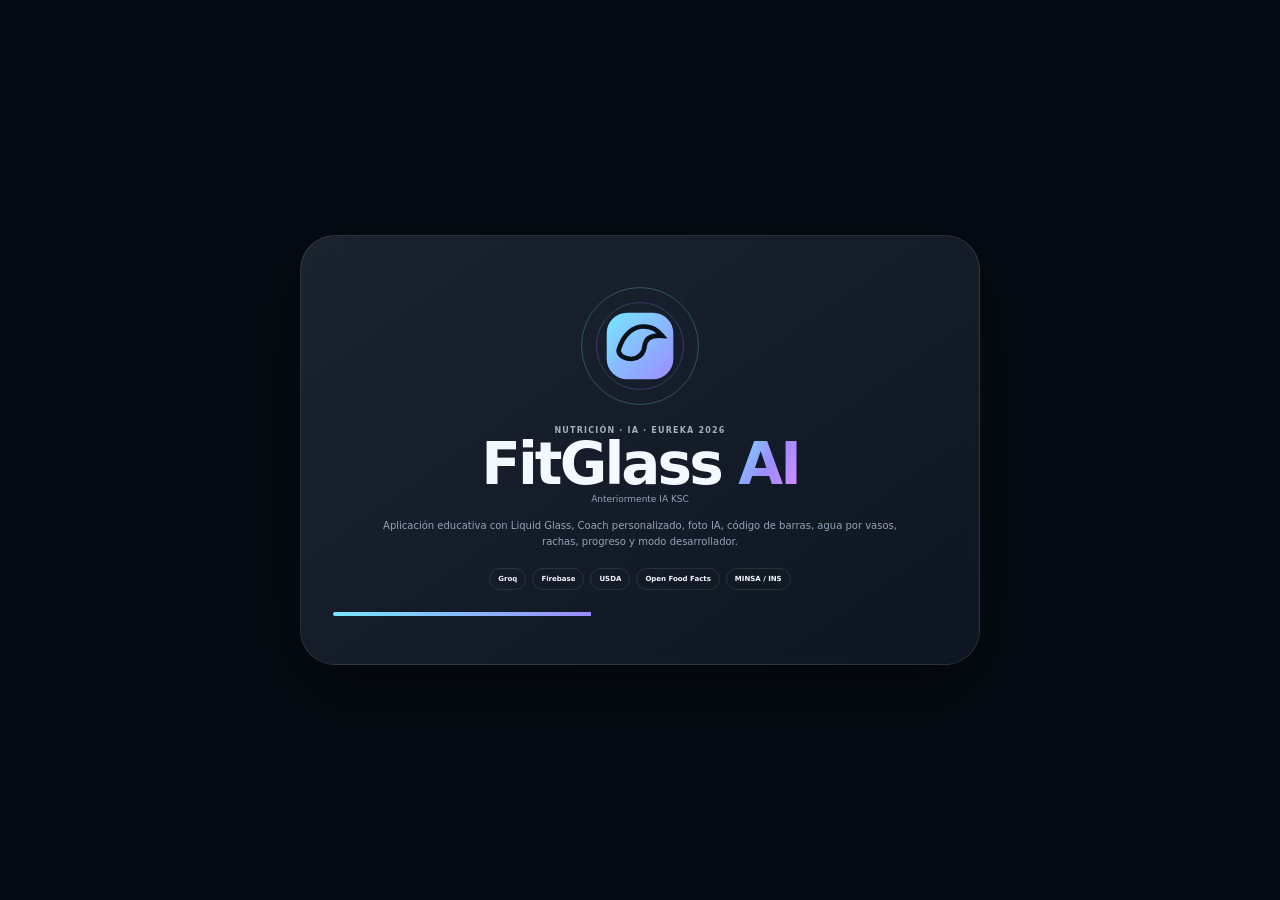
==== commit 0224829e: "Rename index (1).html to index.html" ====
--- a/index.html
+++ b/index.html
@@ -1,377 +1,87 @@
-<!doctype html>
-<html lang="es">
-<head>
-  <meta charset="utf-8">
-  <meta name="viewport" content="width=device-width,initial-scale=1,viewport-fit=cover">
-  <meta name="theme-color" content="#0b0d12">
-  <meta name="description" content="FitGlass AI — anteriormente IA KSC. Aplicación web de nutrición inteligente para Eureka.">
-  <link rel="manifest" href="manifest.json">
-  <link rel="icon" href="data:image/svg+xml,%3Csvg xmlns='http://www.w3.org/2000/svg' viewBox='0 0 64 64'%3E%3Crect rx='18' width='64' height='64' fill='%2311141b'/%3E%3Ccircle cx='32' cy='32' r='20' fill='none' stroke='%23ffd12a' stroke-width='5' stroke-dasharray='82 44'/%3E%3Ccircle cx='32' cy='32' r='11' fill='%23fff' fill-opacity='.12'/%3E%3C/svg%3E">
-  <title>FitGlass AI — anteriormente IA KSC</title>
-  <link rel="preconnect" href="https://fonts.googleapis.com">
-  <link rel="preconnect" href="https://fonts.gstatic.com" crossorigin>
-  <link href="https://fonts.googleapis.com/css2?family=Inter:wght@400;500;600;700;800&display=swap" rel="stylesheet">
-  <link rel="stylesheet" href="styles.css">
-<script src="firebase-sync.js" defer></script>
-<script src="enhancements.js" defer></script>
-</head>
-<body>
-  <div class="ambient ambient-a">
-</div>
-  <div class="ambient ambient-b">
-</div>
-  <div class="ambient ambient-c">
-</div>
-  <div class="noise">
-</div>
+<!doctype html><html lang="es"><head><meta charset="utf-8"><meta name="viewport" content="width=device-width,initial-scale=1"><meta name="theme-color" content="#06111b"><title>FitGlass AI — anteriormente IA KSC</title><style>
+:root{--bg:#050b12;--p:rgba(14,25,38,.68);--l:rgba(255,255,255,.1);--t:#f4f8ff;--m:#93a4b8;--c:#76e7ff;--v:#9b8cff;--k:#df8cff;--g:#77efc6;--r:24px;--side:250px}*{box-sizing:border-box}html,body{margin:0;background:var(--bg);color:var(--t);font-family:Inter,system-ui,sans-serif}body.light{--bg:#e7eff6;--p:rgba(255,255,255,.7);--l:rgba(10,30,50,.12);--t:#172536;--m:#5b6d80}button,input,textarea{font:inherit}button{border:0;color:inherit;cursor:pointer}svg{fill:none;stroke:currentColor;stroke-width:1.7;stroke-linecap:round;stroke-linejoin:round}.hidden{display:none!important}.glass{background:linear-gradient(145deg,rgba(255,255,255,.07),rgba(255,255,255,.012)),var(--p);border:1px solid var(--l);box-shadow:0 26px 75px rgba(0,0,0,.32);backdrop-filter:blur(28px) saturate(145%)}p{margin:0;color:var(--m);font-size:10px;line-height:1.6}h1,h2,h3{margin:0;letter-spacing:-.05em}h1{font-size:clamp(35px,4vw,58px);line-height:1.03}h1 span,h2 span{background:linear-gradient(120deg,var(--c),var(--v),var(--k));-webkit-background-clip:text;color:transparent}.eyebrow,.k{font-size:8px;font-weight:800;letter-spacing:.15em;color:#a0afc0;text-transform:uppercase}.primary,.ghost,.pill,.icon{min-height:42px;border-radius:13px;display:inline-flex;align-items:center;justify-content:center;gap:7px}.primary{padding:0 15px;background:linear-gradient(135deg,#94efff,#8e82ff);color:#06111a;font-weight:800;box-shadow:0 14px 35px rgba(126,175,255,.2)}.ghost{padding:0 13px;background:rgba(255,255,255,.035);border:1px solid var(--l)}.pill{padding:7px 10px;background:rgba(255,255,255,.035);border:1px solid var(--l);font-size:8px}.icon{width:40px;padding:0;background:rgba(255,255,255,.035);border:1px solid var(--l)}.field{display:flex;flex-direction:column;gap:5px}.field span{font-size:8px;color:#a5b5c5}.field input,.field textarea{width:100%;padding:11px 12px;border:1px solid var(--l);border-radius:12px;background:rgba(255,255,255,.035);color:var(--t);outline:0}.two,.grid2{display:grid;grid-template-columns:1fr 1fr;gap:10px}.toast{position:fixed;z-index:500;right:14px;top:80px;min-width:240px;max-width:350px;padding:11px 13px;border:1px solid var(--l);border-radius:14px;background:rgba(7,13,20,.94);box-shadow:0 20px 55px #0006;animation:up .2s}.toast strong,.toast small{display:block}.toast strong{font-size:9px}.toast small{font-size:8px;color:#aeb9c4}@keyframes up{from{opacity:0;transform:translateY(8px)}to{opacity:1;transform:none}}@keyframes drift{to{transform:translate(5vw,5vh) scale(1.08)}}@keyframes scan{50%{transform:translateY(270px)}}@keyframes spin{to{transform:rotate(360deg)}}
+#bg{position:fixed;inset:0;z-index:-10;overflow:hidden;background:radial-gradient(circle at 8% 8%,#76e7ff1f,transparent 28%),radial-gradient(circle at 85% 14%,#9b8cff22,transparent 30%),radial-gradient(circle at 55% 100%,#df8cff12,transparent 30%),linear-gradient(145deg,#03080d,#09131e 60%,#0c111a)}#bg:after{content:"";position:absolute;inset:-15%;background:repeating-linear-gradient(115deg,transparent 0 110px,#fff000 110px 112px);opacity:.02}.blob{position:absolute;border-radius:50%;filter:blur(80px);opacity:.28;animation:drift 17s ease-in-out infinite alternate}.b1{width:48vw;height:42vw;left:-15vw;top:-11vw;background:#4ddfff}.b2{width:52vw;height:44vw;right:-14vw;top:12vh;background:#8d70ff;animation-delay:-6s}.b3{width:44vw;height:38vw;left:33vw;bottom:-20vw;background:#d26ff0;animation-delay:-10s}.orb{position:absolute;border-radius:50%;border:1px solid #fff1;background:linear-gradient(135deg,#fff1,#fff000);width:180px;height:180px;left:7vw;top:23vh;animation:drift 20s ease-in-out infinite alternate}.orb2{width:270px;height:270px;left:auto;right:5vw;top:auto;bottom:3vh}
+.splash{min-height:100vh;display:grid;place-items:center;padding:20px}.splash-card{width:min(680px,100%);text-align:center;padding:48px 32px;border-radius:35px;position:relative;overflow:hidden}.logo{width:124px;height:124px;margin:auto auto 18px;display:grid;place-items:center;position:relative}.logo img{width:74px;height:74px;border-radius:23px}.logo i{position:absolute;inset:3px;border:1px solid #76e7ff44;border-radius:50%;animation:spin 11s linear infinite}.logo i+i{inset:18px;border-color:#9b8cff44;animation-direction:reverse;animation-duration:16s}.splash h1{font-size:58px}.splash p{max-width:520px;margin:14px auto 18px}.tech{display:flex;gap:6px;justify-content:center;flex-wrap:wrap}.tech b{font-size:7px;font-weight:700;padding:6px 8px;border:1px solid var(--l);border-radius:99px}.loader{height:4px;background:#fff0;border-radius:99px;overflow:hidden;margin-top:22px}.loader i{display:block;width:42%;height:100%;background:linear-gradient(90deg,var(--c),var(--v));animation:load 1.5s infinite}@keyframes load{to{transform:translateX(260%)}}
+.ob{min-height:100vh;display:grid;place-items:center;padding:12px}.ob-shell{width:min(1120px,100%);min-height:calc(100vh - 24px);display:flex;flex-direction:column}.ob-top{display:flex;justify-content:space-between;align-items:center}.brand{display:flex;gap:8px;align-items:center}.mark{width:37px;height:37px;border-radius:12px;display:grid;place-items:center;background:linear-gradient(135deg,var(--c),var(--v));color:#06111a;font-size:10px;font-weight:900}.brand strong,.brand small{display:block}.brand strong{font-size:11px}.brand small{font-size:7px;color:var(--m)}.stepbar{height:4px;border-radius:99px;background:#fff1;overflow:hidden;margin-top:10px}.stepbar i{display:block;width:12.5%;height:100%;background:linear-gradient(90deg,var(--c),var(--v));transition:.3s}.ob-main{flex:1;display:grid;align-items:center;padding:25px 0}.step{display:none;animation:up .25s}.step.active{display:block}.step h2{font-size:43px;margin-top:8px}.step>p{margin-top:7px;max-width:760px}.ob-photo{display:grid;grid-template-columns:275px 1fr;gap:28px;align-items:center;margin-top:22px}.avatar{width:145px;height:145px;margin:auto;padding:5px;border-radius:50%;background:conic-gradient(var(--c),var(--v),var(--k),var(--c))}.avatar-in{width:100%;height:100%;border-radius:50%;display:grid;place-items:center;overflow:hidden;background:#08131e}.avatar-in img{width:100%;height:100%;object-fit:cover}.avatar-in svg{width:40px;color:#789}.center{text-align:center}.actions{display:flex;justify-content:center;gap:6px;margin-top:10px}.measure-grid{display:grid;grid-template-columns:repeat(3,1fr);gap:10px;margin-top:21px}.measure{padding:15px;border:1px solid var(--l);border-radius:17px;background:#fff000}.measure label{font-size:8px;color:var(--m)}.measure div{position:relative}.measure input{width:100%;padding:3px 45px 3px 0;background:none;border:0;color:var(--t);outline:0;font-size:30px;font-weight:800}.measure em{position:absolute;right:0;top:50%;transform:translateY(-50%);font-size:8px;color:var(--m);font-style:normal}.stats4{display:grid;grid-template-columns:repeat(4,1fr);gap:8px;margin-top:9px}.mini{padding:12px;border-radius:15px}.mini span,.mini small{display:block;font-size:7px;color:var(--m)}.mini strong{display:block;font-size:22px;margin:4px 0}.choices{display:grid;gap:7px;margin-top:20px;max-width:820px}.choice{display:grid;grid-template-columns:34px 1fr 24px;gap:9px;align-items:center;text-align:left;padding:12px;border:1px solid var(--l);border-radius:15px;background:#fff000}.choice.active{border-color:#76e7ff55;background:linear-gradient(100deg,#76e7ff10,#9b8cff10)}.choice .num{width:30px;height:30px;display:grid;place-items:center;border-radius:9px;background:#fff000;font-size:8px;color:#a5d9eb}.choice strong,.choice small{display:block}.choice strong{font-size:9px}.choice small{font-size:7px;color:var(--m)}.check{width:22px;height:22px;border-radius:7px;border:1px solid var(--l);display:grid;place-items:center;color:transparent}.active .check{background:linear-gradient(135deg,var(--c),var(--v));color:#06111a;border:0}.goalgrid,.regiongrid{display:grid;grid-template-columns:repeat(3,1fr);gap:9px;margin-top:20px}.regiongrid{grid-template-columns:1fr 1fr}.goal,.region{padding:13px;border:1px solid var(--l);border-radius:18px;background:#fff000;text-align:left}.goal.active,.region.active{border-color:#9b8cff55;background:#9b8cff0d}.bars{height:38px;display:flex;gap:4px;align-items:flex-end;margin:26px 0 9px}.bars i{width:8px;border-radius:5px;background:linear-gradient(180deg,var(--c),var(--v))}.bars i:nth-child(1){height:12px}.bars i:nth-child(2){height:25px}.bars i:nth-child(3){height:37px}.goal strong,.goal small,.region strong,.region small{display:block}.goal strong,.region strong{font-size:16px}.goal small,.region small{font-size:7px;color:var(--m)}.summary{display:grid;grid-template-columns:repeat(3,1fr);gap:8px;padding:12px;border-radius:15px;margin-top:9px}.summary span,.summary strong{display:block}.summary span{font-size:7px;color:var(--m)}.summary strong{font-size:17px;margin-top:4px}.region-art{height:150px;position:relative;overflow:hidden}.piura{background:linear-gradient(155deg,#4faad2 0 42%,#dfb869 42% 72%,#2e563c 72%)}.cusco{background:linear-gradient(155deg,#536b98 0 35%,#76958f 35% 56%,#5c4b72 56% 72%,#1b392f 72%)}.region-art:before{content:"";position:absolute;right:13%;top:10%;width:70px;height:70px;border-radius:50%;background:#fff5b6bb}.perm{display:grid;gap:7px;margin-top:18px}.perm div{display:grid;grid-template-columns:31px 1fr auto;align-items:center;gap:8px;padding:11px;border:1px solid var(--l);border-radius:13px;background:#fff000}.perm b{width:30px;height:30px;border-radius:9px;display:grid;place-items:center;background:#76e7ff12;color:var(--c);font-size:8px}.perm strong,.perm small{display:block}.perm strong{font-size:9px}.perm small{font-size:7px;color:var(--m)}.ob-foot{display:flex}.ob-foot span{flex:1}
+.topbar{position:fixed;top:0;left:0;right:0;height:70px;z-index:80;display:flex;align-items:center;justify-content:space-between;padding:0 22px;background:#040a10a0;border-bottom:1px solid var(--l);backdrop-filter:blur(24px)}.top-left,.top-right{display:flex;align-items:center;gap:7px}.profile{display:flex;align-items:center;gap:6px;padding:3px 7px 3px 3px;border:1px solid var(--l);border-radius:99px;background:#fff000}.profile img{width:28px;height:28px;border-radius:50%;object-fit:cover}.profile span{font-size:9px;font-weight:800}.sync{font-size:8px;color:var(--m)}.sync i{display:inline-block;width:6px;height:6px;border-radius:50%;background:var(--amber);margin-right:4px}.sync.online i{background:var(--g)}.layout{padding-top:70px}.sidebar{position:fixed;left:0;top:70px;bottom:0;width:var(--side);z-index:70;border-right:1px solid var(--l);background:#050b12ae;backdrop-filter:blur(22px)}.sidep{margin:14px;padding:14px;border-radius:18px;text-align:center}.sidep img{width:54px;height:54px;border-radius:50%;object-fit:cover}.sidep strong,.sidep small{display:block}.sidep strong{font-size:10px;margin-top:6px}.sidep small{font-size:7px;color:var(--m)}.nav{display:grid;gap:2px;padding:0 9px}.navlabel{font-size:7px;color:#748398;padding:6px 11px;letter-spacing:.14em;font-weight:800}.nav button{display:flex;align-items:center;gap:9px;padding:10px 11px;border-radius:12px;background:none;color:#8a9aac;text-align:left}.nav button.active,.nav button:hover{background:linear-gradient(90deg,#76e7ff12,#9b8cff10);color:#fff}.nav button span:first-child{width:18px;text-align:center}.nav button span:nth-child(2){font-size:9px;font-weight:700;flex:1}.nav em{font-style:normal;font-size:7px;color:var(--c)}.sidebottom{position:absolute;left:14px;right:14px;bottom:14px}.about{width:100%;padding:10px;border-radius:11px;background:#fff000;display:flex;justify-content:space-between;font-size:8px}.sidebottom small{display:block;text-align:center;font-size:6px;color:var(--m);margin-top:6px}.content{margin-left:var(--side);width:calc(100% - var(--side));padding:28px 27px 76px}.view{display:none;max-width:1520px;margin:auto}.view.active{display:block;animation:up .2s}.page-title{display:flex;justify-content:space-between;align-items:flex-end;gap:12px;margin-bottom:18px}.page-title p{margin-top:5px}.hero{min-height:340px;padding:30px;border-radius:30px;display:grid;grid-template-columns:1.2fr .8fr;position:relative;overflow:hidden}.hero:before{content:"";position:absolute;inset:-10%;background:radial-gradient(circle at 25% 30%,#76e7ff18,transparent 22%),radial-gradient(circle at 78% 24%,#9b8cff1f,transparent 24%),radial-gradient(circle at 55% 90%,#df8cff10,transparent 22%),linear-gradient(145deg,#0a1b2a,#0e1724);filter:blur(4px)}.hero>*{position:relative;z-index:1}.hero h2{font-size:41px;margin-top:7px}.hero-stats{display:flex;gap:24px;flex-wrap:wrap;margin-top:24px}.hero-stats div{display:grid;grid-template-columns:auto auto}.hero-stats span{grid-column:1/-1;font-size:7px;color:var(--m)}.hero-stats strong{font-size:25px}.hero-stats small{font-size:8px;color:var(--m);align-self:end}.hero-actions{display:flex;gap:6px;flex-wrap:wrap;margin-top:19px}.hero-right{display:grid;place-items:center}.ring{width:220px;height:220px;position:relative}.ring svg{width:100%;height:100%;transform:rotate(-90deg)}.ring circle{fill:none;stroke-width:15}.track{stroke:#fff000}.ringv{stroke:url(#rg);stroke-linecap:round;stroke-dasharray:534;stroke-dashoffset:534;transition:.6s}.ring div{position:absolute;inset:0;display:grid;place-content:center;text-align:center}.ring strong{font-size:42px}.ring span{font-size:8px;color:var(--m)}.kpis{display:grid;grid-template-columns:repeat(4,1fr);gap:9px;margin-top:10px}.kpi{padding:14px;border-radius:17px}.kh{display:flex;justify-content:space-between;font-size:8px;color:var(--m)}.kh b{width:25px;height:25px;border-radius:8px;display:grid;place-items:center;background:#fff000;color:#b9ecff}.km{margin-top:10px;font-size:8px;color:var(--m)}.km strong{font-size:26px;color:var(--t)}.bar{height:6px;background:#fff000;border-radius:99px;overflow:hidden;margin:9px 0 6px}.bar i{display:block;width:0;height:100%;background:linear-gradient(90deg,var(--c),var(--v));border-radius:inherit}.water-row{display:flex;gap:2px;flex-wrap:wrap;margin-top:5px}.wv{width:15px;height:15px;padding:0;background:none;color:#60758b;font-size:10px}.wv.full{color:var(--c)}.cardgrid{display:grid;grid-template-columns:1.35fr .8fr;gap:10px}.card{padding:17px;border-radius:22px;margin-top:10px}.chart{height:275px}.chart svg,.weightchart svg{width:100%;height:100%}.chart-line{fill:none;stroke:url(#lineG);stroke-width:3;stroke-linecap:round}.chart-area{fill:url(#areaG)}.chart-dot{fill:#eaffff;stroke:#11222f;stroke-width:4}.goal-line{stroke:#fff2;stroke-dasharray:5 7}.chart-label{fill:#728398;font-size:9px}.score{text-align:center}.score-ring{width:185px;height:185px;position:relative;margin:9px auto}.score-ring svg{width:100%;height:100%;transform:rotate(-90deg)}.score-ring circle{fill:none;stroke-width:12}.scorev{stroke:url(#lineG);stroke-linecap:round;stroke-dasharray:439;stroke-dashoffset:439;transition:.6s}.score-ring div{position:absolute;inset:0;display:grid;place-content:center}.score-ring strong{font-size:37px}.score-ring span{font-size:8px;color:var(--m)}.scoreletter{font-size:8px;color:var(--g)}.regional{display:grid;grid-template-columns:175px 1fr;gap:11px;margin-top:11px}.regional p{margin-top:6px}.tags{display:flex;flex-wrap:wrap;gap:4px;margin-top:8px}.tags span{font-size:7px;padding:5px 7px;border:1px solid var(--l);border-radius:99px;color:#b5c2cf}.streaks{display:grid;grid-template-columns:1fr 1fr;gap:7px;margin-top:10px}.streakbox{padding:10px;border:1px solid var(--l);border-radius:12px}.streakbox strong,.streakbox span{display:block}.streakbox strong{font-size:28px}.streakbox span{font-size:7px;color:var(--m)}.mini-cal{display:grid;grid-template-columns:repeat(7,1fr);gap:3px;margin-top:9px}.mini-cal i{height:18px;border:1px solid var(--l);border-radius:5px;background:#fff000}.mini-cal i.done{background:#76e7ff14}.mini-cal i.perfect{background:#74efc517}.quick{display:grid;grid-template-columns:repeat(4,1fr);gap:7px}.quick button{margin-top:10px;padding:12px;text-align:left;border-radius:15px}.quick b{display:grid;place-items:center;width:29px;height:29px;border-radius:9px;background:#76e7ff10;color:var(--c);font-size:8px}.quick strong,.quick small{display:block}.quick strong{font-size:8px;margin-top:9px}.quick small{font-size:7px;color:var(--m)}
+.split,.barcodegrid,.plannergrid,.coachgrid{display:grid;grid-template-columns:1fr 1fr;gap:10px}.stage,.barcode-stage{height:540px;position:relative;overflow:hidden;border:1px solid var(--l);border-radius:20px;background:#08131d}.stage video,.stage img,.barcode-stage video{position:absolute;inset:0;width:100%;height:100%;object-fit:cover}.empty{position:absolute;inset:0;display:grid;place-content:center;justify-items:center;text-align:center;background:radial-gradient(circle at 50% 40%,#76e7ff12,transparent 32%)}.empty b{width:54px;height:54px;border-radius:17px;display:grid;place-items:center;background:#fff000;border:1px solid var(--l);color:var(--c);font-size:8px}.empty strong{font-size:11px;margin-top:7px}.empty small{font-size:7px;color:var(--m)}.scanbox{position:absolute;inset:17% 13% 24%;border:1px solid #76e7ff66;border-radius:17px}.scanline{position:absolute;left:15%;right:15%;top:19%;height:2px;background:linear-gradient(90deg,transparent,var(--c),transparent);animation:scan 2.8s linear infinite}.camera-controls{display:grid;grid-template-columns:1fr 58px 1fr;gap:7px;align-items:center;margin-top:9px}.shutter{width:55px;height:55px;border-radius:50%;justify-self:center;padding:4px;border:2px solid #fffbbb;background:none}.shutter i{display:block;width:100%;height:100%;border-radius:50%;background:linear-gradient(135deg,var(--c),var(--v))}.analysis{min-height:610px}.analysis-list{min-height:330px;margin-top:10px;padding:8px;border:1px dashed #fff2;border-radius:16px}.analysis-item{display:grid;grid-template-columns:1fr auto;gap:7px;padding:9px;border:1px solid var(--l);border-radius:11px;margin-bottom:6px}.analysis-item strong,.analysis-item small{display:block}.analysis-item strong{font-size:8px}.analysis-item small{font-size:7px;color:var(--m)}.total{display:flex;justify-content:space-between;align-items:baseline;margin-top:10px}.total strong{font-size:29px}.total span,.total small{font-size:8px;color:var(--m)}.macro3{display:grid;grid-template-columns:repeat(3,1fr);gap:5px;margin-top:7px}.macro3 div{padding:8px;border:1px solid var(--l);border-radius:10px;font-size:8px}.macro3 strong{font-size:11px}.recent{display:grid;grid-template-columns:repeat(3,1fr);gap:6px;margin-top:9px}.recent article{border:1px solid var(--l);border-radius:11px;overflow:hidden}.recent article>div{height:75px;background:#142431}.recent img{width:100%;height:100%;object-fit:cover}.recent strong,.recent small{display:block;padding:0 7px}.recent strong{font-size:7px;margin-top:5px}.recent small{font-size:6px;color:var(--m)}.coach{min-height:670px;display:flex;flex-direction:column;padding:0;overflow:hidden}.coachhead{display:flex;gap:8px;align-items:center;padding:12px;border-bottom:1px solid var(--l)}.coachavatar{width:39px;height:39px;display:grid;place-items:center;border-radius:12px;background:linear-gradient(135deg,var(--c),var(--v));color:#06111a;font-weight:900;font-size:9px}.coachhead div:nth-child(2){flex:1}.coachhead strong,.coachhead small{display:block}.coachhead strong{font-size:9px}.coachhead small{font-size:7px;color:var(--m)}.meta{display:flex;gap:4px;flex-wrap:wrap;padding:8px;border-bottom:1px solid var(--l)}.meta span{font-size:7px;padding:5px 6px;border:1px solid var(--l);border-radius:99px;color:#b2becb}.chat{flex:1;overflow:auto;min-height:450px;padding:11px;display:flex;flex-direction:column;gap:6px}.msg{max-width:84%;padding:10px 11px;border-radius:14px;font-size:8px;line-height:1.6;white-space:pre-wrap}.ai{align-self:flex-start;border:1px solid var(--l);background:#fff000;border-top-left-radius:5px}.me{align-self:flex-end;background:#76e7ff10;border:1px solid #9b8cff22;border-top-right-radius:5px}.chatform{display:grid;grid-template-columns:1fr 43px;gap:5px;padding:8px;border-top:1px solid var(--l)}.chatform textarea{min-height:44px;border:1px solid var(--l);border-radius:11px;background:#fff000;color:var(--t);padding:9px;resize:none;outline:0}.chatform button{border-radius:11px;background:linear-gradient(135deg,var(--c),var(--v));color:#06111a}.suggest{display:flex;gap:4px;flex-wrap:wrap;padding:0 8px 8px}.suggest button{font-size:7px;padding:6px 7px;border:1px solid var(--l);border-radius:99px;background:#fff000}.contextgrid{display:grid;grid-template-columns:1fr 1fr;gap:5px;margin-top:9px}.contextgrid div{padding:8px;border:1px solid var(--l);border-radius:10px}.contextgrid small,.contextgrid strong{display:block}.contextgrid small{font-size:6px;color:var(--m)}.contextgrid strong{font-size:8px;margin-top:2px}.safety{display:flex;gap:8px}.safety>b{width:29px;height:29px;display:grid;place-items:center;background:#74efc50d;color:var(--g);border-radius:8px;font-size:7px;flex:none}
+.barcode-stage{height:510px}.barcodeframe{position:absolute;left:11%;right:11%;top:37%;height:125px;border:1px solid #fff3;border-radius:16px}.barcodelaser{position:absolute;left:12%;right:12%;top:49%;height:2px;background:linear-gradient(90deg,transparent,var(--c),transparent);animation:scan 2.4s infinite}.barcodecontrols{display:grid;grid-template-columns:140px 1fr 90px;gap:6px;margin-top:8px}.barcodecontrols input{width:100%;height:42px;border:1px solid var(--l);border-radius:12px;background:#fff000;color:var(--t);padding:0 10px;outline:0}.product{min-height:340px;padding:10px;border:1px dashed #fff2;border-radius:15px;margin-top:9px}.producthead{display:flex;gap:9px;align-items:center}.producthead img,.ph{width:62px;height:62px;border-radius:13px;object-fit:cover;background:#142431}.producthead strong,.producthead small{display:block}.producthead strong{font-size:9px}.producthead small{font-size:7px;color:var(--m)}.nutri{width:100%;border-collapse:collapse;margin-top:12px;font-size:8px}.nutri td{padding:6px 3px;border-bottom:1px solid var(--l)}.nutri td:last-child{text-align:right;font-weight:800}.stack{display:grid;gap:5px;margin-top:7px}.products{display:grid;grid-template-columns:repeat(3,1fr);gap:6px;margin-top:9px}.pc{padding:9px;border:1px solid var(--l);border-radius:11px}.pc strong,.pc small{display:block}.pc strong{font-size:8px}.pc small{font-size:7px;color:var(--m)}.healthhero{min-height:220px;padding:23px;border-radius:25px;display:grid;grid-template-columns:1fr 190px;align-items:center}.healthart{width:170px;height:170px;justify-self:end;border:1px solid var(--l);border-radius:38px;display:grid;place-items:center;background:linear-gradient(145deg,#76e7ff10,#9b8cff10);position:relative}.healthart strong{font-size:39px;background:linear-gradient(135deg,var(--c),var(--v));-webkit-background-clip:text;color:transparent}.sources{display:grid;grid-template-columns:repeat(3,1fr);gap:6px}.source{padding:10px;border:1px solid var(--l);border-radius:11px}.source span,.source strong,.source small,.source a{display:block}.source span{font-size:6px;color:var(--m)}.source strong{font-size:8px;margin-top:3px}.source small{font-size:6px;color:var(--m);margin-top:2px}.source a{font-size:6px;color:var(--c);text-decoration:none;margin-top:5px}.hb{display:grid;grid-template-columns:1fr 90px;gap:6px;align-items:end;margin-top:10px}.hbresult{padding:9px;border:1px solid var(--l);border-radius:11px;margin-top:7px;font-size:8px}.plannergrid{grid-template-columns:1fr 1fr}.meal{display:grid;grid-template-columns:45px 1fr auto;gap:7px;align-items:center;padding:9px;border:1px solid var(--l);border-radius:11px;margin-top:6px}.meal span{font-size:7px;color:#a6e1ee}.meal strong,.meal small{display:block}.meal strong{font-size:8px}.meal small{font-size:6px;color:var(--m)}.timer{width:210px;height:210px;position:relative;margin:10px auto}.timer svg{width:100%;height:100%;transform:rotate(-90deg)}.timer circle{fill:none;stroke-width:13}.timerv{stroke:var(--c);stroke-linecap:round;stroke-dasharray:522;stroke-dashoffset:0}.timer div{position:absolute;inset:0;display:grid;place-content:center;text-align:center}.timer strong{font-size:32px}.timer span{font-size:7px;color:var(--m)}.presets{display:grid;grid-template-columns:repeat(4,1fr);gap:4px}.presets button{min-height:29px;border:1px solid var(--l);border-radius:8px;background:#fff000;font-size:7px}.presets .active{background:#fff1;color:#fff}.calendar{display:grid;grid-template-columns:repeat(7,1fr);gap:5px;margin-top:12px}.calendar i{aspect-ratio:1;border:1px solid var(--l);border-radius:8px;display:grid;place-items:center;font-size:7px;color:var(--m);font-style:normal}.calendar i.done{background:#76e7ff12}.calendar i.perfect{background:#74efc518}.profilegrid{display:grid;grid-template-columns:1fr 320px;gap:10px}.fields3{display:grid;grid-template-columns:repeat(3,1fr);gap:8px}.seg{display:flex;gap:3px;padding:3px;border:1px solid var(--l);border-radius:10px;margin-top:5px}.seg button{flex:1;min-height:29px;border-radius:8px;background:none;color:var(--m);font-size:7px}.seg .active{background:#fff1;color:#fff}.devgrid{display:grid;grid-template-columns:1fr 1fr;gap:7px;margin-top:11px}.devcard{padding:11px;border:1px solid var(--l);border-radius:13px;background:#fff000}.devcard header{display:flex;justify-content:space-between;align-items:center}.status{font-size:7px;padding:5px 6px;border-radius:99px;border:1px solid var(--l);color:var(--m)}.status.ok{color:var(--g);background:#74efc508}.status.fail{color:var(--r);background:#ff9daf08}.devlog{font:7px ui-monospace,monospace;white-space:pre-wrap;max-height:180px;overflow:auto;color:#aeb9c5;margin-top:7px}.devfields{display:grid;gap:6px;margin-top:8px}.devfields input{height:37px;border:1px solid var(--l);border-radius:10px;background:#fff000;color:var(--t);padding:0 9px;outline:0}.apirow{display:grid;grid-template-columns:1fr auto;gap:5px;align-items:end}.bottom{display:none}
+@media(max-width:1180px){.kpis{grid-template-columns:1fr 1fr}.cardgrid,.profilegrid,.coachgrid,.split,.barcodegrid,.plannergrid{grid-template-columns:1fr}.quick{grid-template-columns:1fr 1fr}.sources,.products{grid-template-columns:1fr 1fr}.devgrid{grid-template-columns:1fr 1fr}}
+@media(max-width:820px){:root{--side:232px}.mobile{display:inline-flex!important}.sidebar{transform:translateX(-105%);transition:.25s}.sidebar.open{transform:none}.content{width:100%;margin:0;padding:20px 11px 88px}.bottom{position:fixed;display:grid;grid-template-columns:repeat(5,1fr);left:7px;right:7px;bottom:7px;height:63px;z-index:90;border:1px solid var(--l);border-radius:20px;background:#07101ada;backdrop-filter:blur(22px)}.bottom button{display:grid;place-items:center;align-content:center;font-size:9px;color:#8a9aac}.bottom span{font-size:7px}.bottom .center b{width:41px;height:41px;border-radius:13px;display:grid;place-items:center;background:linear-gradient(135deg,var(--c),var(--v));color:#06111a;margin-top:-19px;font-size:9px}.bottom .active{color:#fff}.topbar{padding:0 10px}.profile span,.sync span{display:none}.hero{grid-template-columns:1fr;min-height:590px;padding:22px}.hero-right{margin-top:7px}.page-title{align-items:flex-start;flex-direction:column}.grid2,.two,.fields3,.goalgrid,.regiongrid,.measure-grid,.stats4,.kpis,.quick,.sources,.products{grid-template-columns:1fr 1fr}.ob-photo{grid-template-columns:1fr}.healthhero{grid-template-columns:1fr}.healthart{justify-self:center}.regional{grid-template-columns:1fr}.devgrid{grid-template-columns:1fr}}
+@media(max-width:560px){.splash h1{font-size:46px}.grid2,.two,.fields3,.goalgrid,.regiongrid,.measure-grid,.stats4,.kpis,.quick,.sources,.products{grid-template-columns:1fr}.hero{min-height:590px}.hero-actions{display:grid}.hero-actions>*{width:100%}.stage,.barcode-stage{height:420px}.camera-controls{grid-template-columns:1fr 58px 1fr}.recent{grid-template-columns:1fr}.barcodecontrols{grid-template-columns:1fr}.meal-table-head,.meal-row{grid-template-columns:1.3fr .7fr .6fr}.meal-row>*:nth-child(n+4){display:none}}
+</style></head><body>
+<div id="bg"><div class="blob b1"></div><div class="blob b2"></div><div class="blob b3"></div><div class="orb"></div><div class="orb orb2"></div></div><div id="toasts"></div>
+<svg width="0" height="0" style="position:absolute"><defs><linearGradient id="rg" x1="0" x2="1"><stop stop-color="#76e7ff"/><stop offset=".55" stop-color="#9b8cff"/><stop offset="1" stop-color="#df8cff"/></linearGradient><linearGradient id="lineG" x1="0" x2="1"><stop stop-color="#76e7ff"/><stop offset="1" stop-color="#9b8cff"/></linearGradient><linearGradient id="areaG" x1="0" y1="0" x2="0" y2="1"><stop stop-color="#76e7ff" stop-opacity=".14"/><stop offset="1" stop-color="#76e7ff" stop-opacity="0"/></linearGradient></defs></svg>
+<section id="splash" class="splash"><div class="splash-card glass"><div class="logo"><i></i><i></i><img src="data:image/svg+xml,%3Csvg xmlns='http://www.w3.org/2000/svg' viewBox='0 0 80 80'%3E%3Cdefs%3E%3ClinearGradient id='g' x1='0' y1='0' x2='1' y2='1'%3E%3Cstop stop-color='%2376e7ff'/%3E%3Cstop offset='1' stop-color='%239b8cff'/%3E%3C/linearGradient%3E%3C/defs%3E%3Crect x='4' y='4' width='72' height='72' rx='22' fill='url(%23g)'/%3E%3Cpath d='M17 44c5-17 16-26 29-25 7 0 13 4 18 10-12-1-18 3-19 11-1 9-6 13-14 14-8 0-15-4-14-10Z' fill='none' stroke='%2306111a' stroke-width='5' stroke-linecap='round'/%3E%3C/svg%3E" alt=""></div><div class="eyebrow">NUTRICIÓN · IA · EUREKA 2026</div><h1>FitGlass <span>AI</span></h1><div style="font-size:9px;color:var(--m)">Anteriormente IA KSC</div><p>Aplicación educativa con Liquid Glass, Coach personalizado, foto IA, código de barras, agua por vasos, rachas, progreso y modo desarrollador.</p><div class="tech"><b>Groq</b><b>Firebase</b><b>USDA</b><b>Open Food Facts</b><b>MINSA / INS</b></div><div class="loader"><i></i></div></div></section>
+<section id="onboarding" class="ob hidden"><div class="ob-shell"><header class="ob-top"><div class="brand"><b class="mark">FG</b><div><strong>FitGlass AI</strong><small>Anteriormente IA KSC</small></div></div><span class="pill"><b id="sn">1</b> / 8</span></header><div class="stepbar"><i id="sp"></i></div><main class="ob-main">
+<article class="step active" data-s="1"><span class="k">01 · IDENTIDAD</span><h2>Empecemos por ti.</h2><p>Estos datos son obligatorios para personalizar el Coach y los cálculos.</p><div class="ob-photo"><div class="center"><div class="avatar"><div class="avatar-in" id="obAvatar"><svg viewBox="0 0 24 24"><circle cx="12" cy="8" r="4"/><path d="M4 21a8 8 0 0 1 16 0"/></svg></div></div><div class="actions"><label class="ghost"><span>Foto</span><input id="obPhoto" type="file" accept="image/*" hidden></label><button class="ghost" id="obPhotoCam">Cámara</button></div></div><div class="two"><label class="field"><span>Nombre</span><input id="obName" placeholder="Tu nombre"></label><label class="field"><span>Edad</span><input id="obAge" type="number" min="10" max="100" value="16"></label><div class="field"><span>Sexo</span><div class="select" data-id="obSex"><button class="trigger"><span>Masculino</span><span>⌄</span></button><div class="menu"><button data-v="male" class="active">Masculino</button><button data-v="female">Femenino</button></div><input id="obSex" type="hidden" value="male"></div></div></div></div></article>
+<article class="step" data-s="2"><span class="k">02 · MEDICIÓN</span><h2>Tu punto de partida.</h2><p>Peso, altura y cintura alimentan los indicadores.</p><div class="measure-grid"><label class="measure"><label>Peso</label><div><input id="obW" type="number" value="70" step=".1"><em>kg</em></div></label><label class="measure"><label>Altura</label><div><input id="obH" type="number" value="170"><em>cm</em></div></label><label class="measure"><label>Cintura</label><div><input id="obWaist" type="number" value="80" step=".1"><em>cm</em></div></label></div><div class="stats4"><div class="mini glass"><span>IMC</span><strong id="obBMI">—</strong><small id="obBMIText">—</small></div><div class="mini glass"><span>CINTURA/ALTURA</span><strong id="obWH">—</strong><small>relación</small></div><div class="mini glass"><span>TMB</span><strong id="obBMR">—</strong><small>kcal</small></div><div class="mini glass"><span>TDEE</span><strong id="obTDEE">—</strong><small>estimado</small></div></div></article>
+<article class="step" data-s="3"><span class="k">03 · ACTIVIDAD</span><h2>¿Cuánto te mueves?</h2><p>Selector visual, sin menú gris nativo.</p><div class="choices" id="obAct"><button class="choice" data-v="sedentary"><span class="num">01</span><span><strong>Sedentaria</strong><small>Movimiento muy bajo</small></span><span class="check">✓</span></button><button class="choice" data-v="light"><span class="num">02</span><span><strong>Ligera</strong><small>Movimiento ligero</small></span><span class="check">✓</span></button><button class="choice active" data-v="moderate"><span class="num">03</span><span><strong>Moderada</strong><small>Actividad frecuente</small></span><span class="check">✓</span></button><button class="choice" data-v="active"><span class="num">04</span><span><strong>Alta</strong><small>Actividad elevada</small></span><span class="check">✓</span></button></div></article>
+<article class="step" data-s="4"><span class="k">04 · OBJETIVO</span><h2>¿Qué quieres conseguir?</h2><p>La meta cambia la energía y proteína.</p><div class="goalgrid" id="obGoal"><button class="goal" data-v="lose"><span>01</span><div class="bars"><i></i><i></i><i></i></div><strong>Perder grasa</strong><small>Déficit moderado</small></button><button class="goal active" data-v="maintain"><span>02</span><div class="bars"><i></i><i></i><i></i></div><strong>Mantener</strong><small>Equilibrio</small></button><button class="goal" data-v="gain"><span>03</span><div class="bars"><i></i><i></i><i></i></div><strong>Ganar músculo</strong><small>Superávit controlado</small></button></div><div class="summary glass"><div><span>Meta</span><strong id="obTarget">—</strong></div><div><span>Proteína</span><strong id="obProt">—</strong></div><div><span>Agua</span><strong id="obWater">—</strong></div></div></article>
+<article class="step" data-s="5"><span class="k">05 · REGIÓN</span><h2>El contexto también cuenta.</h2><p>Solo dos regiones educativas.</p><div class="regiongrid" id="obRegion"><button class="region active" data-v="piura"><div class="region-art piura"></div><div class="region-info"><span>01</span><strong>Piura</strong><small>Costa norte · hidratación</small></div></button><button class="region" data-v="cusco"><div class="region-art cusco"></div><div class="region-info"><span>02</span><strong>Cusco</strong><small>Altitud · hierro</small></div></button></div><div class="context glass" style="margin-top:9px;padding:11px;border-radius:14px"><strong id="obRegionName">Piura</strong><p id="obRegionCopy" style="margin-top:3px">—</p></div></article>
+<article class="step" data-s="6"><span class="k">06 · PREFERENCIAS</span><h2>Haz que el Coach te conozca.</h2><p>3 favoritos y 1 alimento a evitar son obligatorios.</p><div class="two" style="margin-top:20px"><label class="field"><span>Ingredientes que te gustan</span><textarea id="obLikes" rows="8" placeholder="pollo, pescado, arroz, avena"></textarea></label><label class="field"><span>Ingredientes que quieres evitar</span><textarea id="obAvoids" rows="8" placeholder="bebidas azucaradas, frituras"></textarea></label></div></article>
+<article class="step" data-s="7"><span class="k">07 · SALUD EDUCATIVA</span><h2>Laboratorio, no diagnóstico.</h2><p>La hemoglobina es opcional y solo se interpreta educativamente.</p><div class="two" style="margin-top:20px"><label class="field"><span>Hemoglobina (g/dL)</span><input id="obHB" type="number" step=".1"></label><label class="field"><span>Temperatura habitual (°C)</span><input id="obTemp" type="number" value="30"></label></div></article>
+<article class="step" data-s="8"><span class="k">08 · PERMISOS</span><h2>Activa la experiencia.</h2><p>Se solicitan justo cuando las funciones los necesitan.</p><div class="perm"><div><b>N</b><span><strong>Notificaciones</strong><small>Agua, comida y constancia.</small></span><button class="ghost" id="obNotify">Pedir</button></div><div><b>C</b><span><strong>Cámara</strong><small>Foto IA y foto de perfil.</small></span><button class="ghost" id="obCamera">Probar</button></div><div><b>L</b><span><strong>Ubicación</strong><small>Opcional.</small></span><button class="ghost" id="obLoc">Pedir</button></div></div></article>
+</main><footer class="ob-foot"><button class="ghost hidden" id="obBack">Atrás</button><span></span><button class="primary" id="obNext">Continuar</button></footer></div></section>
 
-  <div id="onboarding" class="screen-overlay hidden">
-    <div class="glass onboarding-card">
-      <div class="brand-row">
-<div class="brand-mark">FG</div>
-<div>
-<strong>FitGlass AI</strong>
-<span>anteriormente IA KSC</span>
-</div>
-</div>
-      <div class="stepper" id="stepper">
-</div>
-      <div id="onboardingContent">
-</div>
-    </div>
-  </div>
+<section id="app" class="hidden"><header class="topbar"><div class="top-left"><button id="mobileMenu" class="icon mobile">☰</button><div class="brand"><b class="mark">FG</b><div><strong>FitGlass AI</strong><small>Anteriormente IA KSC</small></div></div></div><div class="top-right"><span class="sync" id="sync"><i></i><span>Local</span></span><button class="icon" id="notifyTop">◌</button><button class="icon" id="theme">◐</button><button class="profile" id="topProfile"><img id="topAvatar"><span id="topName">Perfil</span></button></div></header><div class="layout"><aside class="sidebar" id="sidebar"><div class="sidep glass"><img id="sideAvatar"><strong id="sideName">Perfil</strong><small id="sideMeta">—</small></div><nav class="nav"><div class="navlabel">PRINCIPAL</div><button class="active" data-view="home"><span>⌂</span><span>Inicio</span></button><button data-view="photo"><span>◎</span><span>Foto IA</span><em>AI</em></button><button data-view="coach"><span>◌</span><span>Coach</span></button><div class="navlabel">HERRAMIENTAS</div><button data-view="barcode"><span>▦</span><span>Código de barras</span></button><button data-view="health"><span>♡</span><span>Salud preventiva</span></button><button data-view="regional"><span>⌁</span><span>Insights regionales</span></button><button data-view="planner"><span>◷</span><span>Planificador</span></button><div class="navlabel">PROGRESO</div><button data-view="history"><span>▤</span><span>Rachas</span></button><button data-view="progress"><span>▥</span><span>Progreso</span></button><button data-view="profile"><span>◯</span><span>Perfil</span></button></nav><div class="sidebottom"><button class="about" id="about">Sobre el proyecto <b>→</b></button><small>v4.2 · Eureka 2026 · Single HTML</small></div></aside>
+<main class="content">
+<section id="view-home" class="view active"><header class="page-title"><div><span class="eyebrow">RESUMEN DIARIO</span><h1 id="homeTitle">Hola</h1><p id="homeSub">Tu panel está listo.</p></div><div class="page-actions"><span class="pill" id="homeDate">Hoy</span><button class="ghost" id="weightBtn">Registrar peso</button></div></header><article class="hero glass"><div><span class="k">OBJETIVO DE HOY</span><h2>Tu nutrición, <span>en una vista.</span></h2><p id="heroDesc" style="margin-top:7px">Registra comida y agua.</p><div class="hero-stats"><div><span>OBJETIVO</span><strong id="htarget">0</strong><small>kcal</small></div><div><span>CONSUMIDAS</span><strong id="hconsumed">0</strong><small>kcal</small></div><div><span>RESTANTES</span><strong id="hremain">0</strong><small>kcal</small></div></div><div class="hero-actions"><button class="primary" data-target="photo">Analizar comida</button><button class="ghost" id="hwater">+ 1 vaso</button><button class="ghost" id="hnotify">Recordarme</button></div></div><div class="hero-right"><div class="ring"><svg viewBox="0 0 220 220"><circle class="track" cx="110" cy="110" r="85"/><circle class="ringv" id="hring" cx="110" cy="110" r="85"/></svg><div><strong id="hringnum">0</strong><span>kcal</span></div></div></div></article><div class="kpis"><article class="kpi glass"><div class="kh"><span>PROTEÍNA</span><b>P</b></div><div class="km"><strong id="hp">0</strong> / <span id="hpt">0</span> g</div><div class="bar"><i id="hpb"></i></div><div class="km" id="hpp">0%</div></article><article class="kpi glass"><div class="kh"><span>CARBOHIDRATOS</span><b>C</b></div><div class="km"><strong id="hc">0</strong> / <span id="hct">0</span> g</div><div class="bar"><i id="hcb"></i></div><div class="km" id="hcp">0%</div></article><article class="kpi glass"><div class="kh"><span>GRASAS</span><b>G</b></div><div class="km"><strong id="hg">0</strong> / <span id="hgt">0</span> g</div><div class="bar"><i id="hgb"></i></div><div class="km" id="hgp">0%</div></article><article class="kpi glass"><div class="kh"><span>AGUA · VASOS</span><b>W</b></div><div class="km"><strong id="hw">0</strong> / <span id="hwt">8</span></div><div class="water-row" id="waterRow"></div><div class="km"><button id="addWater" class="ghost" style="min-height:24px;padding:0 7px;font-size:7px">+ 1 vaso</button> <span id="hwp">0%</span></div></article></div><div class="cardgrid"><article class="glass card"><header class="card-head"><div><span class="k">ANALÍTICA</span><h3>Balance semanal</h3></div></header><div class="chart"><svg id="weekChart" viewBox="0 0 780 290" preserveAspectRatio="none"></svg></div></article><article class="glass card score"><header class="card-head"><div style="text-align:left"><span class="k">FITNESS SCORE</span><h3>Hoy</h3></div><span class="scoreletter" id="scoreLetter">C</span></header><div class="score-ring"><svg viewBox="0 0 190 190"><circle class="track" cx="95" cy="95" r="70"/><circle class="scorev" id="scoreRing" cx="95" cy="95" r="70"/></svg><div><strong id="scoreNum">0</strong><span>/100</span></div></div><p id="scoreCopy">Registra comida y agua.</p></article></div><div class="grid2"><article class="glass card"><header class="card-head"><div><span class="k">CONTEXTO REGIONAL</span><h3 id="regionTitle">Piura</h3></div><span class="pill" id="regionPill">Costa norte</span></header><div class="regional"><div id="regionArt" class="region-art piura"></div><div><h3 style="font-size:15px" id="regionFocus">Hidratación</h3><p id="regionDesc">—</p><div class="tags" id="regionTags"></div></div></div></article><article class="glass card"><header class="card-head"><div><span class="k">RACHAS</span><h3>Constancia</h3></div></header><div class="streaks"><div class="streakbox"><strong id="daily">0</strong><span>Racha diaria</span></div><div class="streakbox"><strong id="perfect">0</strong><span>Racha perfecta</span></div></div><div id="miniCal" class="mini-cal"></div></article></div><div class="quick"><button class="glass" data-target="barcode"><b>B</b><strong>Código de barras</strong><small>OFF + base local</small></button><button class="glass" data-target="health"><b>H</b><strong>Salud preventiva</strong><small>MINSA / INS</small></button><button class="glass" data-target="planner"><b>T</b><strong>Temporizador</strong><small>5 · 10 · 15 · 25</small></button><button class="glass" data-target="coach"><b>AI</b><strong>Coach personal</strong><small>Lee tu perfil</small></button></div></section>
+<section id="view-photo" class="view"><header class="page-title"><div><span class="eyebrow">VISIÓN NUTRICIONAL</span><h1>Foto <span>IA</span></h1><p>Pide permiso antes de abrir cámara.</p></div><span class="pill" id="visionState">Modo local</span></header><div class="split"><article class="glass card"><div class="stage"><video id="foodVideo" playsinline muted></video><img id="foodImage" hidden><canvas id="foodCanvas" hidden></canvas><div class="scanbox"></div><div class="scanline"></div><div class="empty" id="foodEmpty"><b>CAM</b><strong>Cámara preparada</strong><small>Activa para pedir permiso.</small></div></div><div class="camera-controls"><button class="ghost" id="foodCam">Activar cámara</button><button class="shutter" id="foodCapture" disabled><i></i></button><label class="ghost"><span>Elegir foto</span><input id="foodFile" type="file" accept="image/*" hidden></label></div></article><article class="glass card analysis"><header class="card-head"><div><span class="k">RESULTADO</span><h3>Análisis</h3></div><span class="pill" id="foodConf">Esperando</span></header><div class="analysis-list" id="foodList"><div class="empty" style="position:relative;min-height:300px;background:none"><b>AI</b><strong>Sube una foto o prueba demo</strong></div></div><div class="total"><span>Total</span><strong id="foodKcal">0</strong><small>kcal</small></div><div class="macro3"><div>P <strong id="foodP">0</strong> g</div><div>C <strong id="foodC">0</strong> g</div><div>G <strong id="foodG">0</strong> g</div></div><div class="two" style="margin-top:8px"><button class="primary" id="saveFood" disabled>Agregar al día</button><button class="ghost" id="demoFood">Probar demo</button></div></article></div><article class="glass card"><header class="card-head"><div><span class="k">RECIENTES</span><h3>Mis análisis</h3></div></header><div id="recent" class="recent"></div></article></section>
+<section id="view-coach" class="view"><header class="page-title"><div><span class="eyebrow">ASISTENTE PERSONAL</span><h1>Coach <span>IA</span></h1><p>El contexto del perfil se inyecta en cada consulta.</p></div><span class="pill">Solo nutrición</span></header><div class="coachgrid"><article class="glass coach"><header class="coachhead"><div class="coachavatar">FG</div><div><strong>FitGlass Coach</strong><small id="coachState">Perfil detectado</small></div><button class="icon" id="clearChat">↺</button></header><div class="meta" id="coachMeta"></div><div id="chat" class="chat"></div><form id="chatForm" class="chatform"><textarea id="chatInput" rows="1" placeholder="Pregunta por calorías, proteína, agua, recetas, hierro..."></textarea><button>→</button></form><div class="suggest"><button data-q="Analiza mi día según mi perfil.">Analiza mi día</button><button data-q="¿Qué me falta de proteína?">Proteína</button><button data-q="Dame una cena usando mis favoritos.">Cena</button><button data-q="¿Cómo mejorar mi hidratación?">Hidratación</button></div></article><aside><article class="glass card"><header class="card-head"><div><span class="k">PERFIL DETECTADO</span><h3>Contexto</h3></div></header><div class="contextgrid" id="coachContext"></div></article><article class="glass card safety"><b>AI</b><div><strong style="font-size:9px">Solo nutrición</strong><p>No diagnostica ni receta medicamentos.</p></div></article><article class="glass card"><header class="card-head"><div><span class="k">PREFERENCIAS</span><h3>Favoritos</h3></div></header><p id="coachLikes">—</p></article></aside></div></section>
+<section id="view-barcode" class="view"><header class="page-title"><div><span class="eyebrow">IDENTIFICACIÓN</span><h1>Código de <span>barras</span></h1><p>Open Food Facts y base local editable.</p></div></header><div class="barcodegrid"><article class="glass card"><div class="barcode-stage"><video id="barVideo" playsinline muted></video><div class="barcodeframe"></div><div class="barcodelaser"></div><div class="empty" id="barEmpty"><b>BAR</b><strong>Escáner preparado</strong><small>Escribe el código o activa la cámara.</small></div></div><div class="barcodecontrols"><button class="ghost" id="barCam">Activar cámara</button><input id="barInput" placeholder="EAN / UPC" inputmode="numeric"><button class="primary" id="barLookup">Buscar</button></div></article><article class="glass card"><header class="card-head"><div><span class="k">FICHA</span><h3>Producto</h3></div><span class="pill" id="prodStatus">Sin consulta</span></header><div class="product" id="prodResult"><div class="empty" style="position:relative;min-height:290px;background:none"><b>UPC</b><strong>Consulta un código</strong></div></div><div class="stack"><button class="ghost" id="saveProduct" disabled>Guardar producto</button><button class="ghost" id="improveProduct" disabled>Mejorar con IA</button></div></article></div><article class="glass card"><header class="card-head"><div><span class="k">BASE LOCAL</span><h3>Productos creados</h3></div><div><button class="ghost" id="exportProducts" style="min-height:27px;font-size:7px">Exportar</button><label class="ghost" style="min-height:27px;font-size:7px">Importar<input id="importProducts" type="file" accept=".json" hidden></label></div></header><div class="products" id="products"></div></article></section>
+<section id="view-health" class="view"><header class="page-title"><div><span class="eyebrow">EDUCACIÓN PREVENTIVA</span><h1>Salud <span>preventiva</span></h1><p>Educación con fuentes oficiales, sin diagnóstico.</p></div></header><article class="glass healthhero"><div><span class="k">TU CONTEXTO</span><h2 id="healthTitle">Perfil</h2><p id="healthCopy" style="margin-top:7px">—</p></div><div class="healthart"><strong>Hb</strong></div></article><div class="grid2"><article class="glass card"><header class="card-head"><div><span class="k">HEMOGLOBINA</span><h3>Lectura educativa</h3></div></header><div class="hb"><label class="field"><span>g/dL</span><input id="hbValue" type="number" step=".1"></label><button class="primary" id="hbCheck">Evaluar</button></div><div class="hbresult hidden" id="hbResult"></div></article><article class="glass card"><header class="card-head"><div><span class="k">HÁBITOS</span><h3>Chequeo del día</h3></div><strong id="habitPct">0%</strong></header><div id="habits" class="perm"></div></article></div><article class="glass card"><header class="card-head"><div><span class="k">FUENTES</span><h3>MINSA / INS</h3></div></header><div class="sources" id="sources"></div></article></section>
+<section id="view-regional" class="view"><header class="page-title"><div><span class="eyebrow">EUREKA · DATOS</span><h1>Insights <span>regionales</span></h1><p>Se distingue dato nacional de contexto regional.</p></div></header><article class="glass card"><div class="regional"><div id="regionalArt" class="region-art piura"></div><div><span class="k">REGIÓN ACTIVA</span><h2 id="regionalTitle">Piura</h2><p id="regionalCopy" style="margin-top:7px">—</p><div class="tags" id="regionalTags"></div></div></div></article><div class="grid2"><article class="glass card"><span class="k">EXCESO DE PESO · PERÚ</span><h2 style="margin-top:6px">62.2%</h2><p>Dato nacional citado por MINSA desde ENDES 2024.</p></article><article class="glass card"><span class="k">OBESIDAD · 15+</span><h2 style="margin-top:6px">25.7%</h2><p>Dato nacional 2024 citado por MINSA desde INEI.</p></article></div></section>
+<section id="view-planner" class="view"><header class="page-title"><div><span class="eyebrow">ORGANIZACIÓN</span><h1>Planificador</h1><p>Comidas y temporizador.</p></div><button class="primary" id="addPlan">Añadir comida</button></header><div class="plannergrid"><article class="glass card"><header class="card-head"><div><span class="k">HOY</span><h3>Plan</h3></div></header><div id="mealList"></div></article><article class="glass card"><header class="card-head"><div><span class="k">FOCUS</span><h3>Temporizador</h3></div></header><div class="timer"><svg viewBox="0 0 220 220"><circle class="track" cx="110" cy="110" r="83"/><circle class="timerv" id="timerRing" cx="110" cy="110" r="83"/></svg><div><strong id="timerValue">10:00</strong><span id="timerLabel">Preparación</span></div></div><div class="presets"> <button data-min="5">5</button><button data-min="10" class="active">10</button><button data-min="15">15</button><button data-min="25">25</button></div><div class="two" style="margin-top:8px"><button class="primary" id="timerStart">Iniciar</button><button class="ghost" id="timerSound">Sonido: no</button></div></article></div></section>
+<section id="view-history" class="view"><header class="page-title"><div><span class="eyebrow">CONSTANCIA</span><h1>Rachas</h1><p>Diaria = actividad. Perfecta = calorías + proteína + agua.</p></div><button class="ghost" id="backup">Exportar JSON</button></header><div class="grid2"><article class="glass card"><header class="card-head"><h3>Racha diaria</h3><strong id="hdaily">0</strong></header><div class="calendar" id="calendar"></div></article><article class="glass card"><header class="card-head"><h3>Racha perfecta</h3><strong id="hperfect">0</strong></header><p style="margin-top:7px">Calorías ±10 %, proteína ≥90 %, agua ≥90 %.</p></article></div><article class="glass card"><div id="mealTable"></div></article></section>
+<section id="view-progress" class="view"><header class="page-title"><div><span class="eyebrow">EVOLUCIÓN</span><h1>Progreso</h1><p>Peso, notas y fotos.</p></div><button class="primary" id="newWeight">Registrar peso</button></header><div class="grid2"><article class="glass card"><header class="card-head"><h3>Tendencia</h3><strong id="latest">—</strong></header><div class="weightchart"><svg id="weightChart" viewBox="0 0 800 350"></svg></div></article><article class="glass card"><header class="card-head"><h3>Indicadores</h3></header><div id="indicators"></div></article></div><article class="glass card"><header class="card-head"><h3>Notas + fotos</h3><button class="ghost" id="addPhoto">Agregar foto</button></header><div id="progressList"></div></article></section>
+<section id="view-profile" class="view"><header class="page-title"><div><span class="eyebrow">PERSONALIZACIÓN</span><h1>Perfil</h1><p>El Coach lo vuelve a leer en cada consulta.</p></div><button class="primary" id="saveProfile">Guardar cambios</button></header><div class="profilegrid"><article class="glass card"><div style="display:flex;gap:12px;align-items:center;margin-bottom:18px"><div class="avatar"><div class="avatar-in"><img id="profilePhoto"></div></div><div><span class="k">PERFIL DETECTADO</span><h2 id="profileName">—</h2><p id="profileRegion">—</p></div></div><div class="fields3"><label class="field"><span>Nombre</span><input id="pfName"></label><label class="field"><span>Edad</span><input id="pfAge" type="number"></label><div class="field"><span>Sexo</span><div class="select" data-id="pfSex"><button class="trigger"><span>Masculino</span><span>⌄</span></button><div class="menu"><button data-v="male">Masculino</button><button data-v="female">Femenino</button></div><input id="pfSex" type="hidden"></div></div><label class="field"><span>Peso</span><input id="pfW" type="number" step=".1"></label><label class="field"><span>Altura</span><input id="pfH" type="number"></label><label class="field"><span>Cintura</span><input id="pfWaist" type="number" step=".1"></label></div><div class="seg" id="pfGoal"><button data-v="lose">Perder</button><button data-v="maintain">Mantener</button><button data-v="gain">Ganar</button></div><div class="seg" id="pfRegion"><button data-v="piura">Piura</button><button data-v="cusco">Cusco</button></div><div class="seg" id="pfActivity"><button data-v="sedentary">Baja</button><button data-v="light">Ligera</button><button data-v="moderate">Media</button><button data-v="active">Alta</button></div><div class="two" style="margin-top:12px"><label class="field"><span>Favoritos</span><textarea id="pfLikes" rows="5"></textarea></label><label class="field"><span>Evitar</span><textarea id="pfAvoids" rows="5"></textarea></label></div></article><aside><article class="glass card"><header class="card-head"><h3>Estimaciones</h3></header><div id="pfStats"></div></article><article class="glass card"><button class="ghost" style="width:100%" id="pfNotify">Notificaciones</button><button class="ghost" style="width:100%;margin-top:5px" id="pfCamera">Cámara</button><button class="ghost" style="width:100%;margin-top:5px" id="pfLoc">Ubicación</button><button class="ghost" style="width:100%;margin-top:5px;color:var(--r)" id="reset">Restablecer</button></article></aside></div></section>
+</main></div><nav class="bottom"><button data-view="home">⌂<span>Inicio</span></button><button data-view="photo">◎<span>Foto</span></button><button class="center" data-view="coach"><b>AI</b><span>Coach</span></button><button data-view="history">▤<span>Rachas</span></button><button data-view="profile">◯<span>Perfil</span></button></nav></section>
 
-  <header class="topbar glass">
-    <div class="brand-row">
-      <div class="brand-mark glow">FG</div>
-      <div class="brand-copy">
-<strong>FitGlass AI</strong>
-<span>anteriormente IA KSC</span>
-</div>
-    </div>
-    <div class="top-actions">
-      <button class="icon-btn" id="profileBtn" title="Perfil" aria-label="Perfil">
-<span class="svg-icon person">
-</span>
-</button>
-      <button class="icon-btn" id="settingsBtn" title="Ajustes" aria-label="Ajustes">
-<span class="svg-icon gear">
-</span>
-</button>
-    </div>
-  </header>
-
-  <main class="app-shell">
-    <section id="view-home" class="view active">
-      <div class="hero glass-strong">
-        <div class="hero-copy">
-          <div class="eyebrow" id="greeting">Buenos días</div>
-          <h1 id="heroTitle">Tu progreso, de un vistazo.</h1>
-          <p id="heroSubtitle">Configura tu perfil para calcular tus objetivos nutricionales.</p>
-          <div class="hero-meta">
-<span class="pill" id="regionPill">Región —</span>
-<span class="pill" id="goalPill">Objetivo —</span>
-</div>
-        </div>
-        <div class="profile-orb">
-<img id="profileImage" alt="Foto de perfil">
-<div class="orb-ring">
-</div>
-</div>
-      </div>
-
-      <div class="grid-4 stats-grid">
-        <article class="glass stat-card accent-yellow">
-<span>Calorías</span>
-<strong id="caloriesValue">0</strong>
-<small>de <b id="caloriesGoal">0</b> kcal</small>
-</article>
-        <article class="glass stat-card accent-green">
-<span>Proteína</span>
-<strong id="proteinValue">0 g</strong>
-<small>meta <b id="proteinGoal">0 g</b>
-</small>
-</article>
-        <article class="glass stat-card accent-blue water-stat-plus">
-<span>Agua</span>
-<strong><span id="waterValue">0</span> vasos</strong>
-<small><b id="waterGoal">0</b> vasos · 250 ml cada uno</small>
-<div id="waterGlassesHome" class="water-glasses-home" aria-label="Vasos de agua"></div>
-</article>
-        <article class="glass stat-card accent-purple">
-<span>Peso</span>
-<strong id="weightValue">—</strong>
-<small>meta <b id="targetWeightValue">—</b>
-</small>
-</article>
-      </div>
-
-      <div class="grid-2 main-grid">
-        <article class="glass panel ring-panel">
-          <div class="panel-head">
-<div>
-<h2>Objetivos de hoy</h2>
-<p>Balance nutricional</p>
-</div>
-<button class="tiny-btn" id="quickMealBtn">+ Añadir</button>
-</div>
-          <div class="rings-wrap">
-            <div class="ring" data-ring="calories">
-<svg viewBox="0 0 200 200">
-<circle class="ring-track" cx="100" cy="100" r="78">
-</circle>
-<circle class="ring-progress yellow" cx="100" cy="100" r="78">
-</circle>
-</svg>
-<div class="ring-center">
-<strong id="ringCalories">0%</strong>
-<span>calorías</span>
-</div>
-</div>
-            <div class="ring ring-small" data-ring="protein">
-<svg viewBox="0 0 200 200">
-<circle class="ring-track" cx="100" cy="100" r="78">
-</circle>
-<circle class="ring-progress green" cx="100" cy="100" r="78">
-</circle>
-</svg>
-<div class="ring-center">
-<strong id="ringProtein">0%</strong>
-<span>proteína</span>
-</div>
-</div>
-            <div class="ring ring-small" data-ring="water">
-<svg viewBox="0 0 200 200">
-<circle class="ring-track" cx="100" cy="100" r="78">
-</circle>
-<circle class="ring-progress blue" cx="100" cy="100" r="78">
-</circle>
-</svg>
-<div class="ring-center">
-<strong id="ringWater">0%</strong>
-<span>agua</span>
-</div>
-</div>
-          </div>
-          <div class="legend-row">
-<span>
-<i class="dot yellow">
-</i>Calorías</span>
-<span>
-<i class="dot green">
-</i>Proteína</span>
-<span>
-<i class="dot blue">
-</i>Agua</span>
-</div>
-        </article>
-
-        <article class="glass panel">
-          <div class="panel-head">
-<div>
-<h2>Panorama regional</h2>
-<p id="regionalTitle">Selecciona tu región</p>
-</div>
-<span class="region-badge" id="regionBadge">—</span>
-</div>
-          <div class="regional-grid">
-            <div class="metric-tile">
-<span>Contexto</span>
-<strong id="regionalContext">—</strong>
-</div>
-            <div class="metric-tile">
-<span>Foco</span>
-<strong id="regionalFocus">—</strong>
-</div>
-            <div class="metric-tile wide">
-<span>Consejo del día</span>
-<strong id="regionalTip">Configura tu perfil.</strong>
-</div>
-          </div>
-          <div class="mini-note">Los indicadores regionales son educativos. No constituyen diagnóstico médico.</div>
-        </article>
-      </div>
-
-      <div class="grid-2 main-grid">
-        <article class="glass panel chart-panel">
-<div class="panel-head">
-<div>
-<h2>Peso</h2>
-<p>Últimos 14 registros</p>
-</div>
-<span id="weightDelta" class="delta">—</span>
-</div>
-<svg id="weightChart" class="chart" viewBox="0 0 700 250" preserveAspectRatio="none">
-</svg>
-</article>
-        <article class="glass panel chart-panel">
-<div class="panel-head">
-<div>
-<h2>Macros</h2>
-<p>Consumo frente a objetivo</p>
-</div>
-</div>
-<div id="macroBars" class="macro-bars">
-</div>
-</article>
-      </div>
-
-      <div class="grid-3 main-grid">
-        <article class="glass panel action-card" data-action="water">
-<div class="action-icon water-icon">
-</div>
-<div>
-<h3>Añadir agua</h3>
-<p>+250 ml por toque</p>
-</div>
-<button class="round-plus">+</button>
-</article>
-        <article class="glass panel action-card" data-action="meal">
-<div class="action-icon meal-icon">
-</div>
-<div>
-<h3>Registrar comida</h3>
-<p>Texto, foto o código</p>
-</div>
-<button class="round-plus">+</button>
-</article>
-        <article class="glass panel action-card" data-action="progress">
-<div class="action-icon progress-icon">
-</div>
-<div>
-<h3>Actualizar progreso</h3>
-<p>Peso y medidas</p>
-</div>
-<button class="round-plus">+</button>
-</article>
-      </div>
-    </section>
-
-    <section id="view-scan" class="view">
-      <div class="glass-strong section-header">
-<div>
-<div class="eyebrow">Cámara + visión</div>
-<h1>Foto IA</h1>
-<p>Analiza un plato y conviértelo en un registro nutricional.</p>
-</div>
-<span class="status-chip" id="cameraStatus">Cámara lista</span>
-</div>
-      <div class="scan-layout">
-        <article class="glass camera-card">
-          <video id="cameraPreview" autoplay playsinline muted>
-</video>
-          <div id="cameraPlaceholder" class="camera-placeholder">
-<div class="camera-mark">
-</div>
-<h2>Activa la cámara</h2>
-<p>El navegador solicitará permiso la primera vez.</p>
-<button class="primary-btn" id="enableCameraBtn">Permitir cámara</button>
-</div>
-          <div class="camera-controls">
-<button class="icon-btn big" id="uploadPhotoBtn" title="Subir foto">
-<span class="svg-icon image">
-</span>
-</button>
-<button class="shutter" id="captureBtn" title="Tomar foto">
-</button>
-<button class="icon-btn big" id="stopCameraBtn" title="Apagar cámara">
-<span class="svg-icon close">
-</span>
-</button>
-</div>
-          <input type="file" id="photoInput" accept="image/*" capture="environment" hidden>
-        </article>
-        <article class="glass panel result-card">
-          <div class="panel-head">
-<div>
-<h2>Análisis</h2>
-<p>IA nutricional</p>
-</div>
-<span class="ai-badge">AI</span>
-</div>
-          <div id="analysisResult" class="analysis-empty">
-<div class="sparkle">
-</div>
-<h3>Aún no hay análisis</h3>
-<p>Toma una foto de tu comida para iniciar.</p>
-</div>
-        </article>
-      </div>
-      <div class="glass panel privacy-note">
-<span class="shield">
-</span>
-<div>
-<strong>Permisos y privacidad</strong>
-<p>La cámara solo se activa después de tu permiso. Las fotos pueden permanecer localmente en tu dispositivo, según el modo elegido.</p>
-</div>
-</div>
-    </section>
-
-    <section id="view-coach" class="view">
-      <div class="glass-strong section-header">
-<div>
-<div class="eyebrow">Asistente restringido</div>
-<h1>Coach</h1>
-<p>Solo responde sobre nutrición, alimentación y bienestar relacionado.</p>
-</div>
-<span class="status-chip green">Nutrición</span>
-</div>
-      <div class="coach-layout">
-        <article class="glass panel chat-panel">
-<div id="chatMessages" class="chat-messages">
-</div>
-<div class="chat-composer">
-<textarea id="chatInput" rows="1" placeholder="Pregunta sobre nutrición…">
-</textarea>
-<button class="primary-btn" id="sendChatBtn">Enviar</button>
-</div>
-</article>
-        <aside class="glass panel coach-side">
-<h2>Contexto de tu perfil</h2>
-<div id="coachProfile">
-</div>
-<div class="coach-rule">
-<span class="shield">
-</span>
-<p>El Coach puede orientar. No diagnostica enfermedades ni sustituye a profesionales de salud.</p>
-</div>
-</aside>
-      </div>
-    </section>
-  </main>
-
-  <nav class="bottom-nav glass" aria-label="Navegación">
-    <button class="nav-item active" data-view="home">
-<span class="svg-icon home">
-</span>
-<span>Inicio</span>
-</button>
-    <button class="nav-item" data-view="scan">
-<span class="svg-icon image">
-</span>
-<span>Foto IA</span>
-</button>
-    <button class="nav-item" data-view="coach">
-<span class="svg-icon spark">
-</span>
-<span>Coach</span>
-</button>
-  </nav>
-
-  <div id="toast" class="toast">
-</div>
-  <div id="modalHost">
-</div>
-
-  <script src="config.js"></script>
-  <script src="regional-data.js"></script>
-  <script src="nutrition-engine.js"></script>
-  <script src="api-clients.js"></script>
-  <script src="food-catalog.js"></script>
-  <script src="health-screen.js"></script>
-  <script src="svg-icons.js"></script>
-  <script src="demo-dataset.js"></script>
-  <script src="ui-effects.js"></script>
-  <script src="app.js"></script>
-</body>
-</html>
+<div id="camModal" class="modal hidden"><div class="modal-bg"></div><div class="modal-card glass" style="position:relative;width:min(620px,100%);padding:18px;border-radius:22px"><button class="modal-close" data-close>×</button><span class="k">CÁMARA</span><h2>Capturar</h2><video id="profileVideo" playsinline muted style="width:100%;max-height:56vh;border-radius:16px;margin-top:10px"></video><div class="two" style="margin-top:9px"><button class="ghost" data-close>Cancelar</button><button class="primary" id="captureProfile">Capturar</button></div></div></div>
+<div id="weightModal" class="modal hidden"><div class="modal-bg"></div><div class="modal-card glass" style="position:relative;width:min(500px,100%);padding:18px;border-radius:22px"><button class="modal-close" data-close>×</button><span class="k">PROGRESO</span><h2>Registrar peso</h2><div class="two" style="margin-top:10px"><label class="field"><span>Peso</span><input id="mw"></label><label class="field"><span>Nota</span><input id="mn"></label></div><button class="primary" style="margin-top:10px;width:100%" id="saveWeight">Guardar</button></div></div>
+<div id="planModal" class="modal hidden"><div class="modal-bg"></div><div class="modal-card glass" style="position:relative;width:min(500px,100%);padding:18px;border-radius:22px"><button class="modal-close" data-close>×</button><span class="k">PLAN</span><h2>Añadir comida</h2><div class="two" style="margin-top:10px"><label class="field"><span>Comida</span><input id="pn"></label><label class="field"><span>Hora</span><input id="pt" type="time" value="12:00"></label></div><div class="two" style="margin-top:7px"><label class="field"><span>kcal</span><input id="pk" type="number"></label><label class="field"><span>Proteína</span><input id="pp" type="number"></label></div><button class="primary" style="margin-top:10px;width:100%" id="savePlan">Guardar</button></div></div>
+<div id="productModal" class="modal hidden"><div class="modal-bg"></div><div class="modal-card glass" style="position:relative;width:min(600px,100%);padding:18px;border-radius:22px"><button class="modal-close" data-close>×</button><span class="k">FICHA LOCAL</span><h2>Crear producto</h2><div class="two" style="margin-top:9px"><label class="field"><span>Nombre</span><input id="ln"></label><label class="field"><span>Porción</span><input id="ls" value="100 g"></label></div><div class="two" style="margin-top:7px"><label class="field"><span>kcal</span><input id="lk" type="number"></label><label class="field"><span>Proteína</span><input id="lp" type="number"></label></div><div class="two" style="margin-top:7px"><label class="field"><span>Carbohidratos</span><input id="lc" type="number"></label><label class="field"><span>Grasas</span><input id="lg" type="number"></label></div><button class="primary" style="margin-top:10px;width:100%" id="saveLocal">Guardar</button></div></div>
+<div id="aboutModal" class="modal hidden"><div class="modal-bg"></div><div class="modal-card glass" style="position:relative;width:min(540px,100%);padding:18px;border-radius:22px"><button class="modal-close" data-close>×</button><span class="k">EUREKA 2026</span><h2>FitGlass AI</h2><p>Anteriormente IA KSC</p><div class="devcard" style="margin-top:12px"><span class="eyebrow">DISEÑADO POR</span><strong style="display:block;font-size:17px;margin-top:4px">Andre y Sebastian</strong><small style="display:block;color:var(--m);font-size:7px;margin-top:3px">IEP El Triunfo Castilla · 4.º de secundaria · aula Mateo García Pumacahua</small><button class="ghost" style="width:100%;margin-top:9px" id="authorMore">¿Quieres saber más de ellos?</button><p id="authorAnswer" class="hidden" style="margin-top:7px">Son Andre y Sebastian, estudiantes responsables del proyecto educativo.</p></div></div></div>
+<div id="devModal" class="modal hidden"><div class="modal-bg"></div><div class="modal-card glass" style="position:relative;width:min(960px,100%);max-height:92vh;overflow:auto;padding:18px;border-radius:22px"><button class="modal-close" data-close>×</button><span class="k">MODO DESARROLLADOR</span><h2>Diagnóstico FitGlass AI</h2><p style="margin-top:5px">Se abre con 4 pulsaciones rápidas de espacio. Comprueba funciones y APIs.</p><div class="devgrid"><div class="devcard"><header><strong>Claves</strong><span class="status" id="devCfg">—</span></header><div class="devfields"><div class="apirow"><input id="devGroq" type="password" placeholder="Groq API key"><button class="ghost" data-key="groq">Guardar</button></div><div class="apirow"><input id="devUSDA" type="password" placeholder="USDA API key"><button class="ghost" data-key="usda">Guardar</button></div><div class="apirow"><input id="devFB" placeholder='Firebase JSON'><button class="ghost" id="saveFB">Guardar</button></div></div><div class="small-note" style="font-size:7px;color:var(--m);margin-top:6px">GitHub Secrets no se pueden leer desde un navegador estático. Úsalos en build o backend.</div></div><div class="devcard"><header><strong>Pruebas</strong><span class="status" id="devAll">—</span></header><div class="devfields"><button class="ghost" data-test="browser">Navegador + localStorage</button><button class="ghost" data-test="notification">Notificaciones</button><button class="ghost" data-test="camera">Cámara</button><button class="ghost" data-test="off">Open Food Facts</button><button class="ghost" data-test="usda">USDA</button><button class="ghost" data-test="groq">Groq Chat</button><button class="ghost" data-test="vision">Groq Vision</button><button class="ghost" data-test="firebase">Firebase</button></div></div></div><div class="devcard" style="margin-top:8px"><header><strong>Log</strong><span class="status" id="devFn">—</span></header><div class="devlog" id="devLog">Sin pruebas.</div></div></div></div>
+<script>
+const KEY="fitglass-single-v42",REG={piura:{title:"Piura",pill:"Costa norte",focus:"Hidratación inteligente",desc:"Contexto educativo centrado en hidratación, frutas, verduras y hábitos apropiados para un entorno cálido.",tags:["Agua","Frutas","Verduras","Hábitos"]},cusco:{title:"Cusco",pill:"Altitud andina",focus:"Hierro y hemoglobina",desc:"Contexto educativo sobre hierro, vitamina C y el papel de la altitud al interpretar hemoglobina.",tags:["Hierro","Vitamina C","Altitud","Hemoglobina"]}};
+const SOURCES=[["MINSA","Guías Alimentarias","https://www.gob.pe/institucion/minsa/informes-publicaciones/314037-guias-alimentarias-para-la-poblacion-peruana"],["MINSA","Prevención de anemia","https://www.gob.pe/institucion/minsa/noticias/1190287-juntos-contra-la-anemia-minsa-recuerda-la-importancia-de-una-alimentacion-saludable-para-prevenir-la-anemia"],["MINSA / INS","NTS 213","https://www.gob.pe/institucion/minsa/normas-legales/5440166-251-2024-minsa"],["MINSA","Exceso de peso","https://www.gob.pe/institucion/minsa/noticias/1265287"],["MINSA","Obesidad","https://www.gob.pe/institucion/minsa/noticias/1262466"],["MINSA","Alimentación saludable","https://www.gob.pe/institucion/minsa/noticias/1357287-comer-saludable-previene-el-sobrepeso-y-la-obesidad"]];
+const DEMO={name:"Pollo a la plancha con arroz y ensalada",confidence:.88,note:"Resultado demo educativo; la foto no determina pesos exactos.",items:[{name:"Arroz blanco cocido",grams:180,kcal:234,protein:4.3,carbs:50.7,fats:.5},{name:"Pollo a la plancha",grams:140,kcal:231,protein:43,carbs:0,fats:5},{name:"Ensalada mixta",grams:70,kcal:28,protein:1.2,carbs:5.2,fats:.2},{name:"Aceite",grams:8,kcal:72,protein:0,carbs:0,fats:8}]};
+const P={name:"",age:16,sex:"male",weight:70,height:170,waist:80,activity:"moderate",goal:"maintain",region:"piura",likes:"",avoids:"",hb:"",temp:30,photo:"",done:false},D={meals:[],water:{},weights:[],scans:[],products:[],photos:[],plans:[],chat:[],habits:{},notify:false,aiDay:"",aiCalls:0};const S={p:null,d:null,step:1,foodStream:null,profileStream:null,barStream:null,food:null,image:"",product:null,timer:{s:600,total:600,running:false,id:null,sound:false}};
+const $=s=>document.querySelector(s),$$=s=>[...document.querySelectorAll(s)],today=()=>new Date().toISOString().slice(0,10),num=x=>+x||0,fmt=x=>new Intl.NumberFormat("es-PE").format(Math.round(num(x))),round=(x,d=0)=>+(num(x)).toFixed(d),esc=x=>String(x??"").replace(/[&<>"']/g,m=>({"&":"&amp;","<":"&lt;",">":"&gt;",'"':"&quot;","'":"&#39;"}[m])),uid=()=>crypto.randomUUID?.()||Date.now()+"-"+Math.random();
+function toast(a,b=""){let x=document.createElement("div");x.className="toast";x.innerHTML=`<strong>${esc(a)}</strong>${b?`<small>${esc(b)}</small>`:""}`;document.body.append(x);setTimeout(()=>x.remove(),3400)}function save(){localStorage.setItem(KEY,JSON.stringify({p:S.p,d:S.d}))}function load(){let x={};try{x=JSON.parse(localStorage.getItem(KEY)||"{}")}catch{}S.p={...P,...(x.p||{})};S.d={...D,...(x.d||{})};for(let k of ["meals","weights","scans","products","photos","plans","chat"])if(!Array.isArray(S.d[k]))S.d[k]=[];S.d.water=S.d.water||{};S.d.habits=S.d.habits||{};if(S.d.aiDay!==today()){S.d.aiDay=today();S.d.aiCalls=0}}
+const AF={sedentary:1.2,light:1.375,moderate:1.55,active:1.725};function target(p=S.p){let b=10*p.weight+6.25*p.height-5*p.age+(p.sex==="female"?-161:5),t=b*(AF[p.activity]||1.55),adj=p.goal==="lose"?-.18:p.goal==="gain"?.12:0,k=Math.max(1200,Math.min(4500,t*(1+adj))),pr=p.weight*(p.goal==="lose"?1.8:p.goal==="gain"?1.7:1.5),f=k*.27/9,c=Math.max(0,(k-pr*4-f*9)/4),w=Math.min(4.5,Math.max(1.5,p.weight*.033+(p.region==="piura"?.3:.1))),bmi=p.weight/Math.pow(p.height/100,2),wh=p.waist/p.height;return{bmr:b,tdee:t,kcal:k,protein:pr,carbs:c,fats:f,water:w,bmi,wh}}function tots(day=today()){return S.d.meals.filter(x=>x.day===day).reduce((a,x)=>(a.kcal+=num(x.kcal),a.p+=num(x.protein),a.c+=num(x.carbs),a.g+=num(x.fats),a),{kcal:0,p:0,c:0,g:0})}function water(day=today()){return num(S.d.water[day])}function glasses(){return Math.round(water()/.25)}function perfectDay(k,m=target()){let a=tots(k),w=water(k);return a.kcal>0&&Math.abs(a.kcal-m.kcal)<=m.kcal*.1&&a.p>=m.protein*.9&&w>=m.water*.9}function streak(ok){let n=0,d=new Date(),m=target();for(let i=0;i<120;i++){let k=d.toISOString().slice(0,10),v=ok?perfectDay(k,m):(tots(k).kcal>0||water(k)>0||S.d.weights.some(x=>x.day===k));if(!v)break;n++;d.setDate(d.getDate()-1)}return n}function score(){let m=target(),a=tots();return Math.round(Math.min(1,Math.max(0,1-Math.abs(m.kcal-a.kcal)/Math.max(m.kcal,400)))*45+Math.min(1,a.p/m.protein)*35+Math.min(1,water()/m.water)*20)}function ring(id,p,c=534){let e=$(id);if(e)e.style.strokeDashoffset=c-c*Math.min(1,Math.max(0,num(p)))}function width(id,p){let e=$(id);if(e)e.style.width=Math.max(0,Math.min(100,num(p)))+"%"}
+function defaultAvatar(){return"data:image/svg+xml,%3Csvg xmlns='http://www.w3.org/2000/svg' viewBox='0 0 100 100'%3E%3Cdefs%3E%3ClinearGradient id='g' x1='0' y1='0' x2='1' y2='1'%3E%3Cstop stop-color='%2376e7ff'/%3E%3Cstop offset='1' stop-color='%239b8cff'/%3E%3C/linearGradient%3E%3C/defs%3E%3Crect width='100' height='100' rx='28' fill='url(%23g)'/%3E%3Ccircle cx='50' cy='37' r='16' fill='%2306111a'/%3E%3Cpath d='M20 82c5-22 55-22 60 0' fill='%2306111a'/%3E%3C/svg%3E"}
+function select(id,v){let w=$(`.select[data-id="${id}"]`);w.querySelector("input").value=v;w.querySelector(".trigger span").textContent=w.querySelector(`.menu button[data-v="${v}"]`).textContent;w.querySelectorAll(".menu button").forEach(b=>b.classList.toggle("active",b.dataset.v===v))}function getsel(id){return $(`.select[data-id="${id}"] input`).value}function seg(id,v){$$(id+" button").forEach(b=>b.classList.toggle("active",b.dataset.v===v))}
+function obUpdate(){let p={...S.p,age:num($("#obAge").value),sex:getsel("obSex"),weight:num($("#obW").value),height:num($("#obH").value),waist:num($("#obWaist").value),activity:$("#obAct .active")?.dataset.v||"moderate",goal:$("#obGoal .active")?.dataset.v||"maintain",region:$("#obRegion .active")?.dataset.v||"piura"},m=target(p);$("#obBMI").textContent=m.bmi.toFixed(1);$("#obBMIText").textContent=m.bmi<18.5?"Bajo":m.bmi<25?"Rango de referencia":m.bmi<30?"Elevado":"Alto";$("#obWH").textContent=m.wh.toFixed(2);$("#obBMR").textContent=fmt(m.bmr);$("#obTDEE").textContent=fmt(m.tdee);$("#obTarget").textContent=fmt(m.kcal);$("#obProt").textContent=round(m.protein);$("#obWater").textContent=m.water.toFixed(1)+" L";let r=REG[p.region];$("#obRegionName").textContent=r.title;$("#obRegionCopy").textContent=r.desc}
+function setStep(n){S.step=n;$$('.step').forEach(x=>x.classList.toggle('active',+x.dataset.s===n));$("#sn").textContent=n;$("#sp").style.width=n/8*100+"%";$("#obBack").classList.toggle('hidden',n===1);$("#obNext").textContent=n===8?"Crear mi perfil":"Continuar";obUpdate()}
+function validStep(n){if(n===1&&!$("#obName").value.trim())return toast("Falta tu nombre"),false;if(n===2&&(!(num($("#obW").value)>=25)||!(num($("#obH").value)>=100)||!(num($("#obWaist").value)>=40)))return toast("Completa peso, altura y cintura"),false;if(n===6&&($("#obLikes").value.split(",").filter(x=>x.trim()).length<3||$("#obAvoids").value.split(",").filter(x=>x.trim()).length<1))return toast("Completa tus preferencias","3 favoritos y 1 alimento a evitar."),false;return true}
+async function finishOB(){S.p={...S.p,name:$("#obName").value.trim(),age:num($("#obAge").value)||16,sex:getsel("obSex"),weight:num($("#obW").value)||70,height:num($("#obH").value)||170,waist:num($("#obWaist").value)||80,activity:$("#obAct .active").dataset.v,goal:$("#obGoal .active").dataset.v,region:$("#obRegion .active").dataset.v,likes:$("#obLikes").value.trim(),avoids:$("#obAvoids").value.trim(),hb:$("#obHB").value||"",temp:num($("#obTemp").value)||30,done:true};save();$("#onboarding").classList.add('hidden');$("#app").classList.remove('hidden');refresh();toast("Perfil creado","FitGlass AI está listo.")}
+function renderHeader(){let img=S.p.photo||defaultAvatar();["#topAvatar","#sideAvatar","#profilePhoto"].forEach(id=>{if($(id))$(id).src=img});$("#topName").textContent=S.p.name||"Perfil";$("#sideName").textContent=S.p.name||"Perfil";$("#sideMeta").textContent=REG[S.p.region].title+" · "+(S.p.goal==="lose"?"Perder grasa":S.p.goal==="gain"?"Ganar músculo":"Mantener")}
+function nav(v){S.view=v;$$('.view').forEach(x=>x.classList.toggle('active',x.id==='view-'+v));$$('.nav button,.bottom button').forEach(b=>b.classList.toggle('active',b.dataset.view===v));$("#sidebar").classList.remove('open');({home:home,photo:recent,coach:coach,barcode:products,health:health,regional:regional,planner:plans,history:history,progress:progress,profile:profile}[v]||(()=>{}))();scrollTo({top:0,behavior:'smooth'})}
+function home(){let m=target(),a=tots(),w=water(),g=Math.ceil(m.water/.25),gl=glasses(),sc=score(),r=REG[S.p.region],hr=new Date().getHours();$("#homeTitle").textContent=`${hr<12?'Buenos días':hr<19?'Buenas tardes':'Buenas noches'}, ${S.p.name}`;$("#homeSub").textContent=a.kcal?`Hoy: ${fmt(a.kcal)} kcal · ${round(a.p)} g proteína · ${gl} vasos.`:"Tu panel está listo.";$("#homeDate").textContent=new Intl.DateTimeFormat('es-PE',{weekday:'long',day:'numeric',month:'long'}).format(new Date);$("#heroDesc").textContent=`Tu Coach está configurado para ${r.title}.`;$("#htarget").textContent=fmt(m.kcal);$("#hconsumed").textContent=fmt(a.kcal);$("#hremain").textContent=fmt(Math.max(0,m.kcal-a.kcal));$("#hringnum").textContent=fmt(a.kcal);ring('#hring',a.kcal/m.kcal);[["p",a.p,m.protein],["c",a.c,m.carbs],["g",a.g,m.fats]].forEach(q=>{$("#h"+q[0]).textContent=round(q[1]);$("#h"+q[0]+"t").textContent=round(q[2]);width("#h"+q[0]+"b",q[1]/q[2]*100);$("#h"+q[0]+"p").textContent=Math.round(Math.min(1,q[1]/q[2])*100)+"%"});$("#hw").textContent=gl;$("#hwt").textContent=g;$("#hwp").textContent=Math.round(Math.min(1,w/m.water)*100)+"%";$("#waterRow").innerHTML="";for(let i=1;i<=g;i++){let b=document.createElement('button');b.className='wv '+(i<=gl?'full':'');b.textContent=i<=gl?'●':'○';b.onclick=()=>setWater(i);$("#waterRow").append(b)}$("#scoreNum").textContent=Math.max(0,sc);ring('#scoreRing',sc/100,440);$("#scoreLetter").textContent=sc>=90?'A+':sc>=80?'A':sc>=70?'B':sc>=60?'C+':'C';$("#scoreCopy").textContent=sc<50?'Empieza con agua y una comida.':sc<70?'Buen inicio.':'Buen equilibrio.';$("#regionTitle").textContent=r.title;$("#regionPill").textContent=r.pill;$("#regionArt").className='region-art '+S.p.region;$("#regionFocus").textContent=r.focus;$("#regionDesc").textContent=r.desc;$("#regionTags").innerHTML=r.tags.map(x=>`<span>${x}</span>`).join('');$("#daily").textContent=streak(false);$("#perfect").textContent=streak(true);miniCal();week();renderHeader()}
+function setWater(n){let max=Math.ceil(target().water/.25);n=Math.max(0,Math.min(max,n));S.d.water[today()]=n*.25;save();home();history();toast('Agua registrada',`${n} vaso${n===1?'':'s'} · ${(n*.25).toFixed(2)} L`);if(S.d.notify&&Notification.permission==='granted')setTimeout(()=>new Notification('FitGlass AI',{body:'¿Ya registraste tu próxima comida o agua?'}),1000)}function miniCal(){let m=target(),c=$("#miniCal");c.innerHTML='';for(let i=13;i>=0;i--){let d=new Date;d.setDate(d.getDate()-i);let k=d.toISOString().slice(0,10),x=document.createElement('i');x.className=(tots(k).kcal||water(k)?'done ':'')+(perfectDay(k,m)?'perfect':'');c.append(x)}}function week(){let s=$("#weekChart"),m=target(),days=[];for(let i=6;i>=0;i--){let d=new Date;d.setDate(d.getDate()-i);days.push(d.toISOString().slice(0,10))}let v=days.map(k=>tots(k).kcal),W=780,H=290,L=35,R=15,T=20,B=32,max=Math.max(m.kcal,...v,500)*1.15,x=i=>L+i*(W-L-R)/6,y=z=>H-B-z/max*(H-B-T),pts=v.map((q,i)=>[x(i),y(q)]),line=pts.map((p,i)=>(i?'L':'M')+p[0]+','+p[1]).join('');s.innerHTML=`<path class='goal-line' d='M${x(0)},${y(m.kcal)}L${x(6)},${y(m.kcal)}'/><path class='chart-area' d='M${pts[0][0]},${H-B} ${pts.map(p=>`L${p[0]},${p[1]}`).join(' ')} L${pts[6][0]},${H-B}Z'/><path class='chart-line' d='${line}'/>${pts.map((p,i)=>`<circle class='chart-dot' cx='${p[0]}' cy='${p[1]}' r='5'/><text class='chart-label' x='${p[0]}' y='${H-8}' text-anchor='middle'>${new Intl.DateTimeFormat('es-PE',{weekday:'short'}).format(new Date(days[i]+'T12:00')).slice(0,3)}</text>`).join('')}`}
+async function cam(video,facing='environment'){if(!navigator.mediaDevices?.getUserMedia)throw Error('Cámara no disponible');let s=await navigator.mediaDevices.getUserMedia({video:{facingMode:{ideal:facing}},audio:false});video.srcObject=s;await video.play();return s}function stop(s){s?.getTracks?.().forEach(t=>t.stop())}async function foodCamera(){try{S.foodStream=await cam($("#foodVideo"));$("#foodEmpty").classList.add('hidden');$("#foodCapture").disabled=false;toast('Cámara activa','Permiso concedido.')}catch{toast('No fue posible abrir la cámara','Revisa el permiso.')}}function captureFood(){let v=$("#foodVideo"),c=$("#foodCanvas");if(!v.videoWidth)return;c.width=v.videoWidth;c.height=v.videoHeight;c.getContext('2d').drawImage(v,0,0,c.width,c.height);S.image=c.toDataURL('image/jpeg',.84);$("#foodImage").src=S.image;$("#foodImage").hidden=false;stop(S.foodStream);S.foodStream=null;$("#foodCapture").disabled=true;analyzeFood(S.image)}
+function key(kind){return localStorage.getItem('fg_'+kind)||''}function groq(){return key('groq')}function aiOK(){if(S.d.aiDay!==today()){S.d.aiDay=today();S.d.aiCalls=0}return S.d.aiCalls<40}function reserve(){S.d.aiCalls++;save()}
+async function groqReq(messages,max=700,temp=.15){let k=groq();if(!k)throw Error('Falta Groq');let r=await fetch('https://api.groq.com/openai/v1/chat/completions',{method:'POST',headers:{'Content-Type':'application/json','Authorization':'Bearer '+k},body:JSON.stringify({model:'llama-3.3-70b-versatile',messages,temperature:temp,max_tokens:max})});if(!r.ok)throw Error('Groq '+r.status);return r.json()}async function groqVis(img){let k=groq();if(!k)throw Error('Falta Groq');let r=await fetch('https://api.groq.com/openai/v1/chat/completions',{method:'POST',headers:{'Content-Type':'application/json','Authorization':'Bearer '+k},body:JSON.stringify({model:'meta-llama/llama-4-scout-17b-16e-instruct',temperature:.1,max_tokens:1200,messages:[{role:'user',content:[{type:'text',text:'Analiza esta comida y devuelve SOLO JSON: {"name":"...","confidence":0.8,"items":[{"name":"...","grams":100,"kcal":100,"protein":5,"carbs":10,"fats":2}],"note":"..."}. Máximo 8 alimentos. Estimación educativa.'},{type:'image_url',image_url:{url:img}}]}]})});if(!r.ok)throw Error('Vision '+r.status);return r.json()}
+function pj(s){let x=String(s||''),m=x.match(/```(?:json)?\s*([\s\S]*?)```/i);if(m)x=m[1];let a=x.indexOf('{'),b=x.lastIndexOf('}');if(a<0||b<0)return null;try{return JSON.parse(x.slice(a,b+1))}catch{return null}}async function analyzeFood(img){$("#foodConf").textContent='Analizando…';if(!groq()||!aiOK()){showFood(DEMO,'demo');return}try{reserve();let o=pj((await groqVis(img))?.choices?.[0]?.message?.content);if(!o?.items)throw 0;showFood(o,'IA')}catch{showFood(DEMO,'respaldo');toast('No fue posible usar la IA','Se activó el modo educativo de respaldo.')}}function showFood(r,mode){S.food=r;let a=r.items.reduce((x,i)=>(x.kcal+=num(i.kcal),x.p+=num(i.protein),x.c+=num(i.carbs),x.g+=num(i.fats),x),{kcal:0,p:0,c:0,g:0});$("#foodList").innerHTML=r.items.map(i=>`<div class='analysis-item'><div><strong>${esc(i.name)}</strong><small>${round(i.grams)} g · P ${round(i.protein)} · C ${round(i.carbs)} · G ${round(i.fats)}</small></div><b>${fmt(i.kcal)} kcal</b></div>`).join('')+`<p class='small-note' style='padding:4px'>${esc(r.note||'Estimación educativa.')}</p>`;$("#foodKcal").textContent=fmt(a.kcal);$("#foodP").textContent=round(a.p);$("#foodC").textContent=round(a.c);$("#foodG").textContent=round(a.g);$("#foodConf").textContent=Math.round((r.confidence||.75)*100)+'% · '+mode;$("#visionState").textContent=mode==='IA'?'IA conectada':'Modo educativo';$("#saveFood").disabled=false}function saveFood(){if(!S.food)return;let a=S.food.items.reduce((x,i)=>(x.kcal+=num(i.kcal),x.protein+=num(i.protein),x.carbs+=num(i.carbs),x.fats+=num(i.fats),x),{kcal:0,protein:0,carbs:0,fats:0});S.d.meals.push({id:uid(),day:today(),createdAt:Date.now(),name:S.food.name||'Comida analizada',source:'Foto IA',kcal:a.kcal,protein:a.protein,carbs:a.carbs,fats:a.fats});S.d.scans.unshift({id:uid(),day:today(),name:S.food.name||'Comida',kcal:a.kcal,image:S.image});S.d.scans=S.d.scans.slice(0,25);save();refresh();nav('home');toast('Comida registrada',fmt(a.kcal)+' kcal')}
+function context(){let m=target(),a=tots();return{perfil:{nombre:S.p.name,edad:S.p.age,sexo:S.p.sex,peso:S.p.weight,altura:S.p.height,cintura:S.p.waist,actividad:S.p.activity,objetivo:S.p.goal,region:S.p.region,favoritos:S.p.likes,evita:S.p.avoids},objetivos:{kcal:round(m.kcal),proteina:round(m.protein),agua:round(m.water,1)},hoy:{kcal:round(a.kcal),proteina:round(a.p,1),agua:round(water(),2)}}}const SYS=`Eres FitGlass Coach. Solo respondes sobre nutrición, alimentación, calorías, macros, micronutrientes, hidratación, recetas, hierro, vitamina C, hemoglobina, anemia desde un enfoque educativo, composición corporal y actividad física relacionada con nutrición. Rechaza temas ajenos con: "Soy FitGlass AI y estoy diseñado únicamente para ayudarte con nutrición, alimentación y bienestar relacionado." No diagnostiques, no recetes medicamentos ni dosis. Usa SIEMPRE el contexto del perfil. No inventes estadísticas regionales. Si preguntan quién creó la app responde únicamente: "Andre y Sebastian".`;function localCoach(q){let c=context(),s=q.toLowerCase();if(!/calor|kcal|prote|carbo|grasa|nutri|aliment|comida|desay|almuer|cena|receta|vitamin|hierro|anemia|hemoglob|hidrat|agua|peso|imc|tdee|tmb|fibra|azucar|fruta|verdura|ejercicio/.test(s))return'Soy FitGlass AI y estoy diseñado únicamente para ayudarte con nutrición, alimentación y bienestar relacionado.';if(s.includes('analiza'))return`Tu perfil: ${c.perfil.edad} años, ${c.perfil.region}, objetivo ${c.perfil.objetivo}. Meta ${c.objetivos.kcal} kcal, ${c.objetivos.proteina} g de proteína y ${c.objetivos.agua} L de agua. Hoy: ${c.hoy.kcal} kcal, ${c.hoy.proteina} g y ${c.hoy.agua} L.`;if(s.includes('prote'))return`Tu meta de proteína es ${c.objetivos.proteina} g. Hoy llevas ${c.hoy.proteina} g.`;if(s.includes('agua')||s.includes('hidrat'))return`Tu meta orientativa es ${c.objetivos.agua} L, que equivale a ${Math.ceil(c.objetivos.agua/.25)} vasos de 250 ml. Hoy llevas ${c.hoy.agua} L.`;if(s.includes('anemia')||s.includes('hemoglob'))return`Puedo ayudarte de forma educativa. Una hemoglobina aislada no confirma anemia ni su causa. En ${c.perfil.region}, la altitud puede ser relevante clínicamente.`;return`Según tu perfil, tu objetivo es ${c.perfil.objetivo} y tu meta es ${c.objetivos.kcal} kcal.`}
+async function sendChat(q){q=q.trim();if(!q)return;S.d.chat.push({role:'user',text:q});save();renderChat();let a;try{if(!groq()||!aiOK())a=localCoach(q);else{reserve();let r=await groqReq([{role:'system',content:SYS},{role:'system',content:'Contexto del usuario: '+JSON.stringify(context())},...S.d.chat.slice(-10).map(x=>({role:x.role==='assistant'?'assistant':'user',content:x.text}))],760,.14);a=r?.choices?.[0]?.message?.content||localCoach(q)}}catch{a=localCoach(q);toast('Coach en respaldo','No fue posible usar la IA ahora.')}S.d.chat.push({role:'assistant',text:a});S.d.chat=S.d.chat.slice(-60);save();renderChat()}function renderChat(){let r=$("#chat");if(!S.d.chat.length){r.innerHTML=`<div class='msg ai'>Hola ${esc(S.p.name)}. Ya detecté tu perfil. Puedo usar región, objetivo, favoritos, calorías, proteína y agua.</div>`;return}r.innerHTML=S.d.chat.map(x=>`<div class='msg ${x.role==='user'?'me':'ai'}'>${esc(x.text)}</div>`).join('');r.scrollTop=r.scrollHeight}function coach(){let c=context();$("#coachMeta").innerHTML=[`${c.perfil.edad} años`,c.perfil.region,c.perfil.objetivo,`${c.objetivos.kcal} kcal`,`${c.objetivos.proteina} g P`].map(x=>`<span>${esc(x)}</span>`).join('');$("#coachContext").innerHTML=[['Región',c.perfil.region],['Objetivo',c.perfil.objetivo],['Meta kcal',c.objetivos.kcal],['Proteína',c.objetivos.proteina+' g'],['Hoy',c.hoy.kcal+' kcal'],['Agua',c.hoy.agua+' L']].map(x=>`<div><small>${x[0]}</small><strong>${esc(x[1])}</strong></div>`).join('');$("#coachLikes").textContent=c.perfil.favoritos||'Sin favoritos';$("#coachState").textContent=groq()?'Perfil + IA conectada':'Perfil + modo local';renderChat()}
+async function barcodeCam(){try{S.barStream=await cam($("#barVideo"));$("#barEmpty").classList.add('hidden');toast('Escáner activo')}catch{toast('No fue posible abrir el escáner','Puedes escribir el código manualmente.')}}async function lookup(){let code=$("#barInput").value.trim();if(!code)return toast('Falta el código');$("#prodStatus").textContent='Consultando…';let p=null;try{let r=await fetch('https://world.openfoodfacts.org/api/v2/product/'+encodeURIComponent(code)+'.json');let x=await r.json();if(x.status===1){let q=x.product;p={barcode:code,name:q.product_name_es||q.product_name||'Producto',serving:q.serving_size||'100 g',image:q.image_front_small_url||'',kcal:num(q.nutriments?.['energy-kcal_100g']),protein:num(q.nutriments?.proteins_100g),carbs:num(q.nutriments?.carbohydrates_100g),fats:num(q.nutriments?.fat_100g),fiber:q.nutriments?.fiber_100g==null?null:num(q.nutriments?.fiber_100g),sodium:q.nutriments?.sodium_100g==null?null:num(q.nutriments?.sodium_100g),source:'Open Food Facts'}}}catch{}if(!p)p=S.d.products.find(x=>String(x.barcode)===String(code));if(!p){toast('No fue posible darte la información','Puedes crear la ficha local.');S.product={barcode:code,manual:true};open('productModal');return}S.product=p;renderProduct(p);$("#saveProduct").disabled=false;$("#improveProduct").disabled=!groq()}function renderProduct(p){$("#prodStatus").textContent=p.source||'Base local';$("#prodResult").innerHTML=`<div class='producthead'>${p.image?`<img src='${esc(p.image)}'>`:`<div class='ph'></div>`}<div><strong>${esc(p.name)}</strong><small>${esc(p.serving||'100 g')} · ${esc(p.source||'base')}</small></div></div><table class='nutri'><tr><td>Energía</td><td>${fmt(p.kcal)} kcal</td></tr><tr><td>Proteína</td><td>${round(p.protein,1)} g</td></tr><tr><td>Carbohidratos</td><td>${round(p.carbs,1)} g</td></tr><tr><td>Grasas</td><td>${round(p.fats,1)} g</td></tr><tr><td>Fibra</td><td>${p.fiber==null?'No indicado':round(p.fiber,1)+' g'}</td></tr><tr><td>Sodio</td><td>${p.sodium==null?'No indicado':round(p.sodium,1)+' mg'}</td></tr></table>`}function saveProduct(){if(!S.product)return;if(S.product.manual)S.product={barcode:S.product.barcode,name:$("#ln").value.trim()||'Producto local',serving:$("#ls").value||'100 g',kcal:num($("#lk").value),protein:num($("#lp").value),carbs:num($("#lc").value),fats:num($("#lg").value),source:'Creado localmente'};S.d.products.unshift({...S.product,id:uid(),createdAt:Date.now()});S.d.products=S.d.products.slice(0,100);save();close();products();toast('Producto guardado','Disponible en esta página.')}async function improve(){if(!S.product||!groq())return toast('IA no disponible');try{reserve();let r=await groqReq([{role:'system',content:SYS},{role:'user',content:'Normaliza esta ficha sin inventar valores faltantes. Devuelve solo JSON con name,serving,kcal,protein,carbs,fats,fiber,sodium,note. '+JSON.stringify(S.product)}],500,.05),o=pj(r?.choices?.[0]?.message?.content);if(o){S.product={...S.product,...o};renderProduct(S.product);toast('Ficha mejorada')}}catch{toast('No fue posible mejorar la ficha')}}function products(){let r=$("#products");r.innerHTML=S.d.products.slice(0,18).map(x=>`<article class='pc'><strong>${esc(x.name)}</strong><small>${esc(x.barcode||'sin código')} · ${fmt(x.kcal)} kcal · P ${round(x.protein)} · C ${round(x.carbs)} · G ${round(x.fats)}</small></article>`).join('')||`<div class='empty' style='position:relative;min-height:100px;background:none'><strong>No hay productos creados.</strong></div>`}
+function health(){let r=REG[S.p.region];$("#healthTitle").textContent=`Tu perfil preventivo · ${r.title}`;$("#healthCopy").textContent=r.desc;$("#hbValue").value=S.p.hb||'';$("#sources").innerHTML=SOURCES.map(s=>`<article class='source'><span>${s[0]}</span><strong>${s[1]}</strong><small>Fuente oficial</small><a href='${s[2]}' target='_blank' rel='noopener'>Ver fuente →</a></article>`).join('');let names=[['water','Meta de agua'],['plants','Frutas o verduras'],['protein','Proteína'],['sugar','Limitar bebidas azucaradas'],['move','Movimiento']],h=$("#habits");h.innerHTML=names.map(x=>`<label><input type='checkbox' data-h='${x[0]}' ${S.d.habits[x[0]]?'checked':''}>${x[1]}</label>`).join('');$$('[data-h]').forEach(b=>b.onchange=()=>{S.d.habits[b.dataset.h]=b.checked;save();health()});$("#habitPct").textContent=Math.round($$('[data-h]').filter(x=>x.checked).length/5*100)+'%'}function checkHB(){let v=num($("#hbValue").value);if(!v)return;S.p.hb=v;save();let low=S.p.sex==='female'?v<12:v<13,r=$("#hbResult");r.className='hbresult '+(low?'low':'');r.classList.remove('hidden');r.innerHTML=`<strong>${low?'Valor que merece revisión':'No aparece bajo en esta demo'}</strong><p>${low?`${v.toFixed(1)} g/dL está por debajo de un umbral simplificado; no confirma anemia.`:`${v.toFixed(1)} g/dL no aparece bajo según este umbral simplificado.`}</p>`}function regional(){let r=REG[S.p.region];$("#regionalTitle").textContent=r.title;$("#regionalCopy").textContent=r.desc;$("#regionalArt").className='region-art '+S.p.region;$("#regionalTags").innerHTML=r.tags.map(x=>`<span>${x}</span>`).join('')}
+function plans(){let a=S.d.plans.filter(x=>x.day===today()).sort((x,y)=>x.time.localeCompare(y.time));$("#mealList").innerHTML=a.map(x=>`<div class='meal'><span>${x.time}</span><div><strong>${esc(x.name)}</strong><small>P ${round(x.p)} g</small></div><b>${fmt(x.kcal)} kcal</b></div>`).join('')||`<div class='empty' style='position:relative;min-height:130px;background:none'><strong>No hay comidas planificadas.</strong></div>`}function timerUI(){let m=Math.floor(S.timer.s/60),q=S.timer.s%60;$("#timerValue").textContent=String(m).padStart(2,'0')+':'+String(q).padStart(2,'0');$("#timerStart").textContent=S.timer.running?'Pausar':'Iniciar';ring('#timerRing',1-S.timer.s/S.timer.total,522)}function timerSet(min){clearInterval(S.timer.id);S.timer.total=min*60;S.timer.s=min*60;S.timer.running=false;timerUI()}function timerStart(){if(S.timer.running){clearInterval(S.timer.id);S.timer.running=false;timerUI();return}S.timer.running=true;S.timer.id=setInterval(()=>{S.timer.s--;if(S.timer.s<=0){S.timer.s=0;S.timer.running=false;clearInterval(S.timer.id);toast('Temporizador terminado');if(S.timer.sound)try{new AudioContext()}catch{}}timerUI()},1000)}
+function history(){let m=target();$("#hdaily").textContent=streak(false);$("#hperfect").textContent=streak(true);let c=$("#calendar");c.innerHTML='';let d=new Date;d.setDate(d.getDate()-29);for(let i=0;i<30;i++){let k=d.toISOString().slice(0,10),x=document.createElement('i');x.textContent=d.getDate();x.className=(tots(k).kcal||water(k)?'done ':'')+(perfectDay(k,m)?'perfect':'');c.append(x);d.setDate(d.getDate()+1)}let a=[...S.d.meals].sort((x,y)=>(y.createdAt||0)-(x.createdAt||0));$("#mealTable").innerHTML=`<div class='meal-table-head'>Comida · Fecha · kcal · P · Macros</div>`+a.map(x=>`<div class='meal-row'><div><strong>${esc(x.name)}</strong><small>${esc(x.source||'registro')}</small></div><span>${x.day}</span><span>${fmt(x.kcal)}</span><span>${round(x.protein)} g</span><span>${round(x.carbs)} C · ${round(x.fats)} G</span></div>`).join('')||`<div class='empty' style='position:relative;min-height:90px;background:none'><strong>No hay comidas.</strong></div>`}
+function progress(){let a=[...S.d.weights].sort((x,y)=>x.day.localeCompare(y.day)).slice(-14);if(!a.length)a=[{day:today(),weight:S.p.weight}];let v=a.map(x=>num(x.weight)),lo=Math.min(...v),hi=Math.max(...v),mn=hi-lo<2?lo-1:lo,mx=hi-lo<2?hi+1:hi,W=800,H=350,L=40,R=15,T=20,B=32,x=i=>L+i*(W-L-R)/Math.max(1,a.length-1),y=z=>H-B-(z-mn)/(mx-mn)*(H-B-T),pts=a.map((q,i)=>[x(i),y(q.weight)]);$("#weightChart").innerHTML=`<path class='chart-line' d='${pts.map((p,i)=>(i?'L':'M')+p[0]+','+p[1]).join('')}'/>${pts.map((p,i)=>`<circle class='chart-dot' cx='${p[0]}' cy='${p[1]}' r='5'/><text class='chart-label' x='${p[0]}' y='${H-8}' text-anchor='middle'>${a[i].day.slice(5)}</text>`).join('')}`;$("#latest").textContent=v.at(-1).toFixed(1)+' kg';let m=target();$("#indicators").innerHTML=`<div class='streakbox'>IMC <strong>${m.bmi.toFixed(1)}</strong></div><div class='streakbox'>Cintura/altura <strong>${m.wh.toFixed(2)}</strong></div>`;$("#progressList").innerHTML=[...S.d.weights].sort((a,b)=>(b.createdAt||0)-(a.createdAt||0)).slice(0,10).map(w=>`<div style='padding:9px 0;border-bottom:1px solid var(--l);font-size:8px'><strong>${w.weight.toFixed(1)} kg · ${w.day}</strong><small style='display:block;color:var(--m)'>${esc(w.note||'Sin nota')}</small></div>`).join('')||`<p>Aún no hay registros.</p>`}
+function profile(){let p=S.p,m=target();$("#profileName").textContent=p.name;$("#profileRegion").textContent=REG[p.region].title;$("#pfName").value=p.name;$("#pfAge").value=p.age;select('pfSex',p.sex);$("#pfW").value=p.weight;$("#pfH").value=p.height;$("#pfWaist").value=p.waist;$("#pfLikes").value=p.likes;$("#pfAvoids").value=p.avoids;seg('#pfGoal',p.goal);seg('#pfRegion',p.region);seg('#pfActivity',p.activity);$("#pfStats").innerHTML=`<div class='streakbox'>TMB <strong>${fmt(m.bmr)}</strong></div><div class='streakbox'>TDEE <strong>${fmt(m.tdee)}</strong></div><div class='streakbox'>Meta <strong>${fmt(m.kcal)}</strong></div><div class='streakbox'>Proteína <strong>${round(m.protein)} g</strong></div><div class='streakbox'>Agua <strong>${m.water.toFixed(1)} L</strong></div>`}function saveProfile(){S.p={...S.p,name:$("#pfName").value.trim()||S.p.name,age:num($("#pfAge").value)||S.p.age,sex:getsel('pfSex')||S.p.sex,weight:num($("#pfW").value)||S.p.weight,height:num($("#pfH").value)||S.p.height,waist:num($("#pfWaist").value)||S.p.waist,likes:$("#pfLikes").value,avoids:$("#pfAvoids").value,goal:$("#pfGoal .active")?.dataset.v||S.p.goal,region:$("#pfRegion .active")?.dataset.v||S.p.region,activity:$("#pfActivity .active")?.dataset.v||S.p.activity};save();refresh();toast('Perfil actualizado','El Coach usará el nuevo contexto.')}
+async function notifications(){if(!('Notification'in window))return toast('Notificaciones no disponibles');let p=await Notification.requestPermission();S.d.notify=p==='granted';save();if(p==='granted'){try{new Notification('FitGlass AI',{body:'Notificaciones educativas activadas.'})}catch{}toast('Notificaciones activadas')}else toast('Permiso no concedido')}function location(){if(!navigator.geolocation)return toast('Ubicación no disponible');navigator.geolocation.getCurrentPosition(()=>toast('Ubicación autorizada'),()=>toast('No fue posible obtener la ubicación'))}
+function refresh(){renderHeader();home();coach();products();health();regional();plans();timerUI();history();progress();profile();recent()}function recent(){let r=$("#recent");if(!r)return;r.innerHTML=S.d.scans.slice(0,6).map(x=>`<article><div>${x.image?`<img src='${esc(x.image)}'>`:''}</div><strong>${esc(x.name)}</strong><small>${fmt(x.kcal)} kcal</small></article>`).join('')||'<p>Aún no hay análisis.</p>'}
+function open(id){$("#"+id).classList.remove('hidden')}function close(){$$('.modal').forEach(x=>x.classList.add('hidden'));stop(S.profileStream);S.profileStream=null}function jsonDownload(d,n){let a=document.createElement('a'),u=URL.createObjectURL(new Blob([JSON.stringify(d,null,2)],{type:'application/json'}));a.href=u;a.download=n;a.click();URL.revokeObjectURL(u)}
+let spaces=0,st=null;function devLog(s,ok){let r=$("#devLog");r.textContent=`[${new Date().toLocaleTimeString()}] ${s}\n`+r.textContent;$("#devFn").className='status '+(ok===true?'ok':ok===false?'fail':'');$("#devFn").textContent=ok===true?'OK':ok===false?'REVISAR':'RUN'}async function testDev(k){try{if(k==='browser'){localStorage.setItem('_t','1');localStorage.removeItem('_t');devLog('localStorage OK · '+location.protocol,true)}else if(k==='notification')devLog('Notification='+('Notification'in window)+' · '+(('Notification'in window)?Notification.permission:'n/a'),'Notification'in window);else if(k==='camera')devLog('getUserMedia='+(!!navigator.mediaDevices?.getUserMedia),!!navigator.mediaDevices?.getUserMedia);else if(k==='off'){let r=await fetch('https://world.openfoodfacts.org/api/v2/product/3017620425035.json');devLog('Open Food Facts HTTP '+r.status,r.ok)}else if(k==='usda'){let key=key('usda');if(!key)throw Error('USDA key faltante');let r=await fetch('https://api.nal.usda.gov/fdc/v1/foods/search?api_key='+encodeURIComponent(key)+'&query=apple&pageSize=1');devLog('USDA HTTP '+r.status,r.ok)}else if(k==='groq'){if(!groq())throw Error('Groq key faltante');let r=await groqReq([{role:'user',content:'Responde OK'}],20,0);devLog('Groq OK · '+(r.choices?.[0]?.message?.content||''),true)}else if(k==='vision'){if(!groq())throw Error('Groq key faltante');await groqVis('[data-uri]');devLog('Groq Vision HTTP OK',true)}else if(k==='firebase'){let c=localStorage.getItem('fg_firebase');if(!c)throw Error('Firebase config faltante');devLog('Firebase config encontrada; para persistencia real con SDK ejecuta la integración en backend o build.',false)}}catch(e){devLog(k.toUpperCase()+' FALLÓ · '+e.message,false)}}
+async function boot(){load();if(localStorage.getItem('fg_theme')==='light')document.body.classList.add('light');$$('.select').forEach(w=>{w.querySelector('.trigger').onclick=e=>{e.stopPropagation();$$('.select').forEach(x=>x!==w&&x.classList.remove('open'));w.classList.toggle('open')};w.querySelectorAll('.menu button').forEach(b=>b.onclick=()=>{select(w.dataset.id,b.dataset.v);w.classList.remove('open')})});document.addEventListener('click',e=>{if(!e.target.closest('.select'))$$('.select').forEach(x=>x.classList.remove('open'))});$$('[data-view]').forEach(b=>b.onclick=()=>nav(b.dataset.view));$$('[data-target]').forEach(b=>b.onclick=()=>nav(b.dataset.target));$("#mobileMenu").onclick=()=>$("#sidebar").classList.toggle('open');$("#topProfile").onclick=()=>nav('profile');$("#theme").onclick=()=>{document.body.classList.toggle('light');localStorage.setItem('fg_theme',document.body.classList.contains('light')?'light':'dark')};$("#notifyTop").onclick=notifications;$("#hwater").onclick=()=>setWater(glasses()+1);$("#addWater").onclick=()=>setWater(glasses()+1);$("#hnotify").onclick=notifications;$("#weightBtn").onclick=()=>open('weightModal');$("#newWeight").onclick=()=>open('weightModal');
+["#obName","#obAge","#obW","#obH","#obWaist","#obTemp"].forEach(id=>$(id).oninput=obUpdate);$("#obNext").onclick=()=>{if(!validStep(S.step))return;if(S.step<8)setStep(S.step+1);else finishOB()};$("#obBack").onclick=()=>setStep(S.step-1);$$("#obAct .choice,#obGoal .goal,#obRegion .region").forEach(b=>b.onclick=()=>{b.parentElement.querySelectorAll('.choice,.goal,.region').forEach(x=>x.classList.remove('active'));b.classList.add('active');obUpdate()});$("#obPhoto").onchange=async e=>{let f=e.target.files?.[0];if(f){S.p.photo=await readFile(f);$("#obAvatar").innerHTML=`<img src='${S.p.photo}'>`}};$("#obPhotoCam").onclick=()=>{open('camModal');profileCam()};$("#obNotify").onclick=notifications;$("#obCamera").onclick=()=>{open('camModal');profileCam()};$("#obLoc").onclick=location;
+$("#foodCam").onclick=foodCamera;$("#foodCapture").onclick=captureFood;$("#foodFile").onchange=async e=>{let f=e.target.files?.[0];if(f){S.image=await readFile(f);$("#foodImage").src=S.image;$("#foodImage").hidden=false;analyzeFood(S.image)}};$("#demoFood").onclick=()=>showFood(DEMO,'demo');$("#saveFood").onclick=saveFood;
+$("#chatForm").onsubmit=e=>{e.preventDefault();let x=$("#chatInput");sendChat(x.value);x.value=''};$$('.suggest button').forEach(b=>b.onclick=()=>sendChat(b.dataset.q));$("#clearChat").onclick=()=>{S.d.chat=[];save();renderChat()};$("#barCam").onclick=barcodeCam;$("#barLookup").onclick=lookup;$("#saveProduct").onclick=saveProduct;$("#improveProduct").onclick=improve;$("#exportProducts").onclick=()=>jsonDownload(S.d.products,'fitglass-products.json');$("#importProducts").onchange=async e=>{try{let a=JSON.parse(await e.target.files[0].text());S.d.products=[...a,...S.d.products].slice(0,200);save();products();toast('Productos importados')}catch{toast('JSON inválido')}};$("#hbCheck").onclick=checkHB;$("#addPlan").onclick=()=>open('planModal');$("#savePlan").onclick=()=>{S.d.plans.push({id:uid(),day:today(),time:$("#pt").value||'12:00',name:$("#pn").value||'Comida',kcal:num($("#pk").value),p:num($("#pp").value)});save();close();plans();toast('Comida planificada')};$$('.presets button').forEach(b=>b.onclick=()=>{timerSet(num(b.dataset.min));$$('.presets button').forEach(x=>x.classList.remove('active'));b.classList.add('active')});$("#timerStart").onclick=timerStart;$("#timerSound").onclick=()=>{S.timer.sound=!S.timer.sound;$("#timerSound").textContent='Sonido: '+(S.timer.sound?'sí':'no')};$("#timerReset").onclick=()=>timerSet(10);$("#backup").onclick=()=>jsonDownload({profile:S.p,data:S.d},'fitglass-backup.json');$("#saveWeight").onclick=()=>{let v=num($("#mw").value);if(!(v>=25&&v<=300))return toast('Peso inválido');S.p.weight=v;S.d.weights.push({id:uid(),day:today(),createdAt:Date.now(),weight:v,note:$("#mn").value});save();close();refresh();toast('Peso registrado')};$("#addPhoto").onclick=()=>toast('Función de foto de progreso preparada','Selecciona la cámara desde Perfil para usarla.');$("#saveProfile").onclick=saveProfile;$("#pfNotify").onclick=notifications;$("#pfCamera").onclick=()=>{open('camModal');profileCam()};$("#pfLoc").onclick=location;$("#reset").onclick=()=>{if(confirm('¿Restablecer toda la app?')){localStorage.removeItem(KEY);location.reload()}};$("#about").onclick=()=>open('aboutModal');$("#authorMore").onclick=()=>$("#authorAnswer").classList.toggle('hidden');$$('.modal-bg,.modal-close,[data-close]').forEach(b=>b.onclick=close);$("#captureProfile").onclick=captureProfile;
+["#pfName","#pfAge","#pfW","#pfH","#pfWaist","#pfLikes","#pfAvoids"].forEach(id=>$(id).oninput=profile);$$("#pfGoal button,#pfRegion button,#pfActivity button").forEach(b=>b.onclick=()=>{b.parentElement.querySelectorAll('button').forEach(x=>x.classList.remove('active'));b.classList.add('active');profile()});let spaces=0,spTimer;document.addEventListener('keydown',e=>{if(e.code==='Space'&&!e.repeat){spaces++;clearTimeout(spTimer);spTimer=setTimeout(()=>spaces=0,850);if(spaces>=4){spaces=0;$("#devGroq").value=key('groq');$("#devUSDA").value=key('usda');$("#devCfg").textContent=groq()?'Groq listo':key('usda')?'USDA listo':'Sin claves';open('devModal')}}});$$('[data-test]').forEach(b=>b.onclick=()=>testDev(b.dataset.test));$$('[data-key]').forEach(b=>b.onclick=()=>{let k=b.dataset.key;localStorage.setItem('fg_'+k,$('#dev'+(k==='groq'?'Groq':'USDA')).value.trim());toast(k.toUpperCase()+' guardada')});setTimeout(()=>{$("#splash").classList.add('hidden');if(S.p.done){$("#app").classList.remove('hidden');refresh()}else{$("#onboarding").classList.remove('hidden');setStep(1)}},700)}
+function profileCam(){cam($("#profileVideo"),'user').then(s=>S.profileStream=s).catch(()=>toast('No fue posible abrir la cámara'))}function captureProfile(){let v=$("#profileVideo"),c=document.createElement('canvas');if(!v.videoWidth)return;c.width=v.videoWidth;c.height=v.videoHeight;c.getContext('2d').drawImage(v,0,0,c.width,c.height);S.p.photo=c.toDataURL('image/jpeg',.84);save();refresh();close();toast('Foto actualizada')}function readFile(f){return new Promise((r,j)=>{let x=new FileReader;x.onload=()=>r(x.result);x.onerror=j;x.readAsDataURL(f)})}boot();
+</script></body></html>
